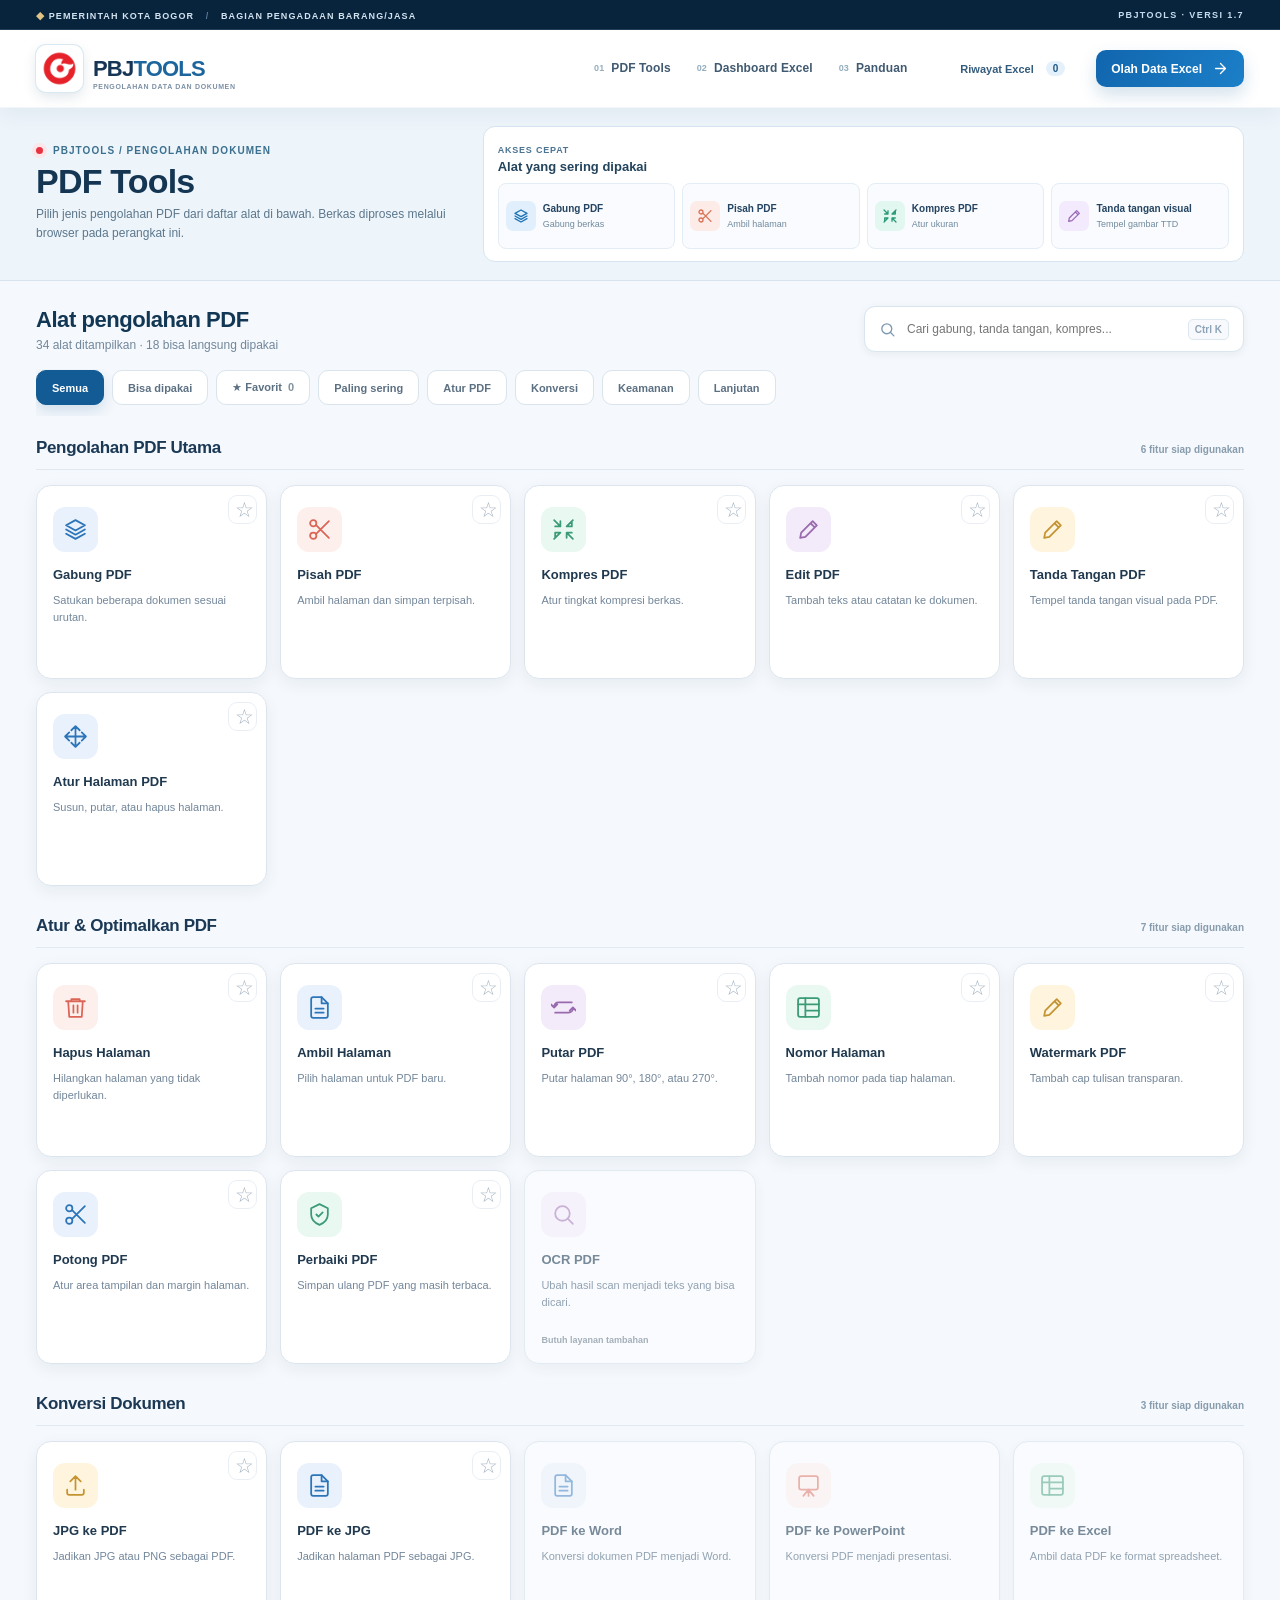
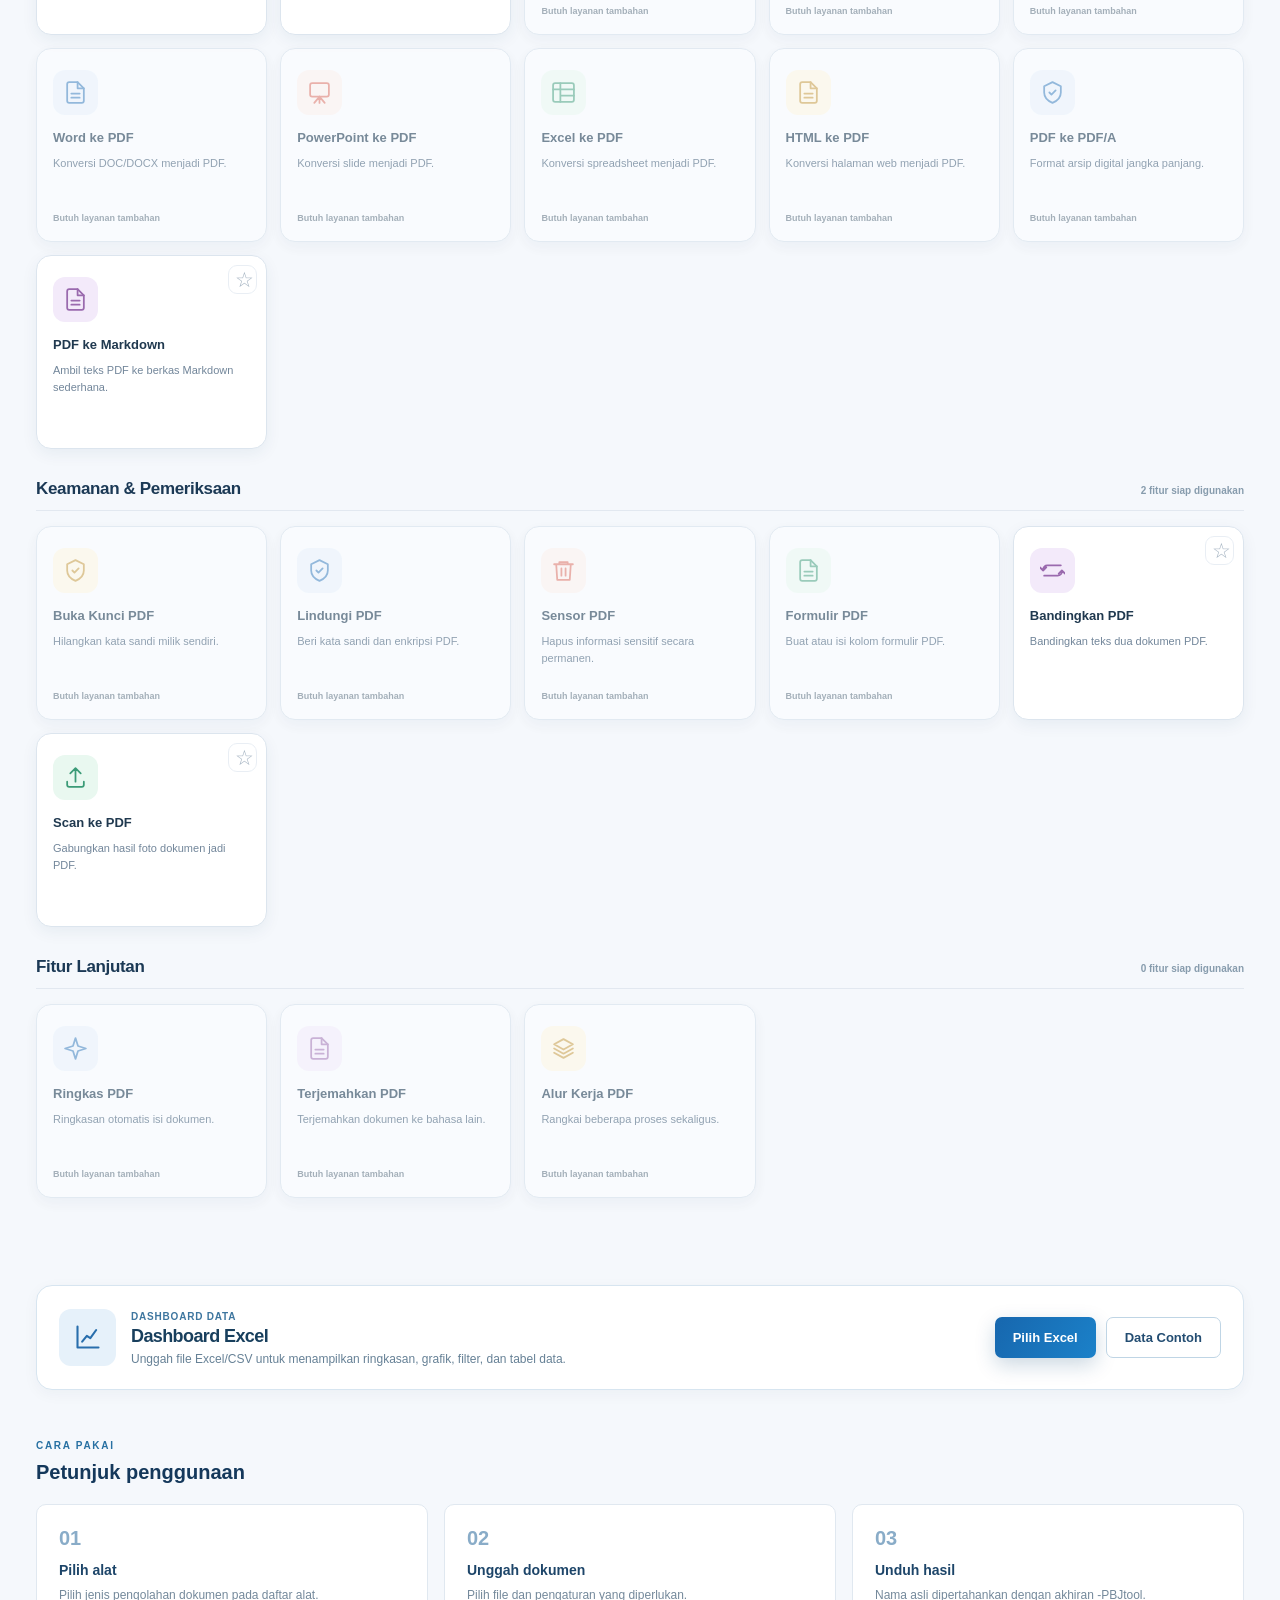
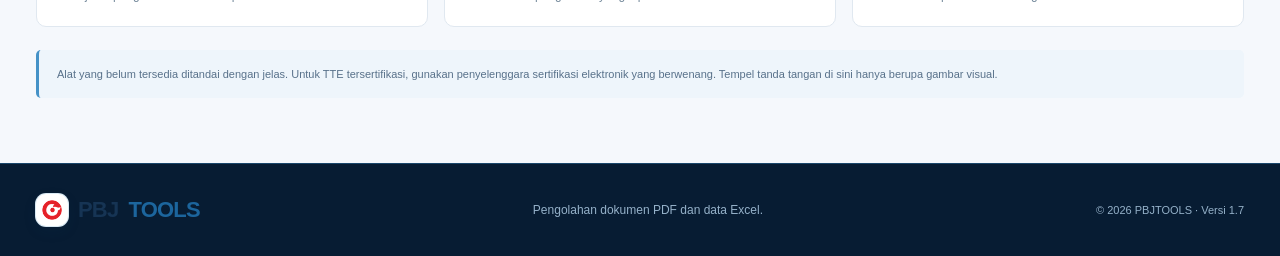
==== index.html @ d46a08ad "Add files via upload" ====
<!doctype html>
<html lang="id">
<head>
  <meta charset="utf-8"><meta name="viewport" content="width=device-width,initial-scale=1">
  <meta name="theme-color" content="#071c36"><meta name="description" content="PBJTOOLS: gabung, pisah, kompres, edit PDF, tempel tanda tangan visual, dan ubah Excel menjadi dashboard. File diproses di perangkat.">
  <title>PBJTOOLS — Pengolahan PDF dan Data Excel</title>
  <link rel="icon" href="assets/favicon.ico" sizes="any"><link rel="apple-touch-icon" href="assets/pbj-logo.png">
  <link rel="stylesheet" href="styles.css"><link rel="stylesheet" href="pdf-studio.css"><link rel="stylesheet" href="orbita-theme.css"><link rel="stylesheet" href="pdf-directory.css"><link rel="stylesheet" href="pbjtools-modern.css"><link rel="stylesheet" href="pbjtools-internal.css">
</head>
<body>
<svg class="svg-sprite" xmlns="http://www.w3.org/2000/svg" aria-hidden="true"><defs>
  <symbol id="i-grid" viewBox="0 0 24 24"><rect x="3" y="3" width="7" height="7" rx="1.7"/><rect x="14" y="3" width="7" height="7" rx="1.7"/><rect x="3" y="14" width="7" height="7" rx="1.7"/><rect x="14" y="14" width="7" height="7" rx="1.7"/></symbol>
  <symbol id="i-arrow" viewBox="0 0 24 24"><path d="M5 12h14m-7-7 7 7-7 7"/></symbol>
  <symbol id="i-upload" viewBox="0 0 24 24"><path d="M12 16V3m-5 5 5-5 5 5M4 16v3a2 2 0 0 0 2 2h12a2 2 0 0 0 2-2v-3"/></symbol>
  <symbol id="i-spark" viewBox="0 0 24 24"><path d="m12 2 2.4 7.6L22 12l-7.6 2.4L12 22l-2.4-7.6L2 12l7.6-2.4L12 2z"/></symbol>
  <symbol id="i-chart" viewBox="0 0 24 24"><path d="M3 3v18h18M7 16l4-5 3 2 5-7"/></symbol>
  <symbol id="i-shield" viewBox="0 0 24 24"><path d="m12 2 8 4v6c0 5-3.3 8-8 10-4.7-2-8-5-8-10V6l8-4z"/><path d="m9 12 2 2 4-4"/></symbol>
  <symbol id="i-file" viewBox="0 0 24 24"><path d="M14 2H6a2 2 0 0 0-2 2v16a2 2 0 0 0 2 2h12a2 2 0 0 0 2-2V8z"/><path d="M14 2v6h6M8 13h8m-8 4h8"/></symbol>
  <symbol id="i-check" viewBox="0 0 24 24"><path d="m5 12 5 5L20 7"/></symbol>
  <symbol id="i-clock" viewBox="0 0 24 24"><circle cx="12" cy="12" r="9"/><path d="M12 7v5l3 2"/></symbol>
  <symbol id="i-filter" viewBox="0 0 24 24"><path d="M4 5h16M7 12h10m-7 7h4"/></symbol>
  <symbol id="i-download" viewBox="0 0 24 24"><path d="M12 3v12m-5-5 5 5 5-5M4 17v3h16v-3"/></symbol>
  <symbol id="i-repeat" viewBox="0 0 24 24"><path d="M20 7H7a4 4 0 0 0-4 4v1m0 0 3-3m-3 3-3-3M4 17h13a4 4 0 0 0 4-4v-1m0 0-3 3m3-3 3 3"/></symbol>
  <symbol id="i-search" viewBox="0 0 24 24"><circle cx="11" cy="11" r="7"/><path d="m16 16 5 5"/></symbol>
  <symbol id="i-close" viewBox="0 0 24 24"><path d="M5 5 19 19M19 5 5 19"/></symbol>
  <symbol id="i-star" viewBox="0 0 24 24"><path d="m12 2 3 6.4 7 1-5 4.9 1.2 7L12 18l-6.2 3.3 1.2-7-5-4.9 7-1L12 2z"/></symbol>
  <symbol id="i-presentation" viewBox="0 0 24 24"><rect x="3" y="3" width="18" height="13" rx="2"/><path d="M12 16v6m-5 0 5-6 5 6"/></symbol>
  <symbol id="i-chevron" viewBox="0 0 24 24"><path d="m7 10 5 5 5-5"/></symbol>
  <symbol id="i-circle" viewBox="0 0 24 24"><circle cx="12" cy="12" r="9"/><path d="M12 7v5m0 4h.01"/></symbol>
  <symbol id="i-calendar" viewBox="0 0 24 24"><rect x="3" y="5" width="18" height="16" rx="2"/><path d="M7 2v6m10-6v6M3 11h18"/></symbol>
  <symbol id="i-table" viewBox="0 0 24 24"><rect x="2" y="3" width="20" height="18" rx="2"/><path d="M2 9h20M9 3v18m0-6h13"/></symbol>
  <symbol id="i-menu" viewBox="0 0 24 24"><path d="M4 6h16M4 12h16M4 18h16"/></symbol>
  <symbol id="i-pdf" viewBox="0 0 24 24"><path d="M6 2h9l5 5v13a2 2 0 0 1-2 2H6a2 2 0 0 1-2-2V4a2 2 0 0 1 2-2z"/><path d="M15 2v5h5M8 13h8M8 17h8"/></symbol>
  <symbol id="i-pen" viewBox="0 0 24 24"><path d="m4 20 5-1 11-11-4-4L5 15l-1 5zM14 6l4 4"/></symbol>
  <symbol id="i-layers" viewBox="0 0 24 24"><path d="m12 3 9 5-9 5-9-5 9-5zm-9 9 9 5 9-5M3 16l9 5 9-5"/></symbol>
  <symbol id="i-compress" viewBox="0 0 24 24"><path d="M4 9h5V4M20 15h-5v5M9 9 3 3m12 12 6 6M9 15H4v5m5-5-6 6M15 9h5V4m-5 5 6-6"/></symbol>
  <symbol id="i-scissors" viewBox="0 0 24 24"><circle cx="6" cy="6" r="3"/><circle cx="6" cy="18" r="3"/><path d="m9 8 12 12M9 16 21 4"/></symbol>
  <symbol id="i-move" viewBox="0 0 24 24"><path d="M12 2v20M2 12h20M8 6l4-4 4 4M8 18l4 4 4-4M6 8l-4 4 4 4m12-8 4 4-4 4"/></symbol>
  <symbol id="i-trash" viewBox="0 0 24 24"><path d="M3 6h18M8 6V4h8v2m3 0-1 15H6L5 6m5 4v7m4-7v7"/></symbol>
</defs></svg>
<div id="site">
<header class="top-nav" id="topNav">
  <div class="gov-strip"><div class="container gov-strip-inner"><span><span class="gov-sigil">◆</span> PEMERINTAH KOTA BOGOR <span class="gov-strip-divider">/</span> BAGIAN PENGADAAN BARANG/JASA</span><span class="gov-strip-right">PBJTOOLS · VERSI 1.7</span></div></div>
  <div class="nav-wrap container"><a class="brand" href="#beranda" id="brandHome"><span class="brand-logo brand-logo-image"><img src="assets/pbj-logo.png" alt="Logo PBJ"></span><span class="brand-title">PBJ<span class="brand-accent">TOOLS</span><span class="brand-subtitle">PENGOLAHAN DATA DAN DOKUMEN</span></span></a>
    <nav class="nav-links"><a href="#beranda" data-nav-pdf><b>01</b> PDF Tools</a><a href="#data-excel"><b>02</b> Dashboard Excel</a><a href="#panduan"><b>03</b> Panduan</a></nav>
    <div class="nav-cta"><button type="button" class="btn btn-ghost nav-history" id="viewHistory">Riwayat Excel <span class="history-count" id="historyCount">0</span></button><button type="button" class="btn btn-primary btn-sm" data-action="upload">Olah Data Excel <svg><use href="#i-arrow"></use></svg></button></div>
    <button class="mobile-menu icon-button" id="menuToggle" aria-label="Buka menu"><svg><use href="#i-menu"></use></svg></button>
  </div>
</header>
<main id="landing" class="pdf-first-home">
  <section class="tools-hero tools-hero-internal" id="beranda">
    <div class="tools-hero-inner container">
      <div class="hero-intro">
        <div class="tools-hero-eyebrow"><span class="hero-bullet"></span> PBJTOOLS / PENGOLAHAN DOKUMEN</div>
        <h1>PDF Tools</h1>
        <p>Pilih jenis pengolahan PDF dari daftar alat di bawah. Berkas diproses melalui browser pada perangkat ini.</p>
      </div>
      <div class="hero-launcher" aria-label="Akses cepat PDF Tools">
        <div class="launcher-head"><div><span class="launcher-eyebrow">AKSES CEPAT</span><h2>Alat yang sering dipakai</h2></div></div>
        <div class="launcher-grid">
          <button type="button" data-pdf-tool="merge" class="launcher-tool"><span class="launch-icon launch-blue"><svg><use href="#i-layers"></use></svg></span><span><strong>Gabung PDF</strong><small>Gabung berkas</small></span></button>
          <button type="button" data-pdf-tool="split" class="launcher-tool"><span class="launch-icon launch-coral"><svg><use href="#i-scissors"></use></svg></span><span><strong>Pisah PDF</strong><small>Ambil halaman</small></span></button>
          <button type="button" data-pdf-tool="compress" class="launcher-tool"><span class="launch-icon launch-green"><svg><use href="#i-compress"></use></svg></span><span><strong>Kompres PDF</strong><small>Atur ukuran</small></span></button>
          <button type="button" data-pdf-tool="sign" class="launcher-tool"><span class="launch-icon launch-purple"><svg><use href="#i-pen"></use></svg></span><span><strong>Tanda tangan visual</strong><small>Tempel gambar TTD</small></span></button>
        </div>
      </div>
    </div>
  </section>
  <section class="tools-directory container" id="pdf-tools"><div class="tools-toolbar"><div class="tools-toolbar-title"><strong>Alat pengolahan PDF</strong><span id="toolVisibilityStatus">Daftar alat pengolahan PDF</span></div><label class="tools-search"><svg><use href="#i-search"></use></svg><input id="toolSearch" type="search" placeholder="Cari gabung, tanda tangan, kompres..." autocomplete="off" aria-label="Cari alat PDF"><kbd class="shortcut-hint">Ctrl K</kbd></label></div>
    <div class="tool-filters" role="group" aria-label="Filter layanan"><button class="active" data-tool-filter="all">Semua</button><button data-tool-filter="ready">Bisa dipakai</button><button data-tool-filter="fav" id="favoriteFilter">★ Favorit <span id="favoriteCount">0</span></button><button data-tool-filter="0">Paling sering</button><button data-tool-filter="1">Atur PDF</button><button data-tool-filter="2">Konversi</button><button data-tool-filter="3">Keamanan</button><button data-tool-filter="4">Lanjutan</button></div>
    <div class="recent-tools" id="recentTools" hidden><div class="recent-label"><svg><use href="#i-clock"></use></svg><span>Terakhir dibuka</span></div><div class="recent-buttons" id="recentToolList"></div><button class="recent-reset" id="clearRecent" type="button">Hapus riwayat</button></div>
    <div id="toolSections"><section class="tool-section" data-group="0" id="tool-group-0"><div class="tool-section-heading"><h2>Pengolahan PDF Utama</h2><span>6 fitur siap digunakan</span></div><div class="tool-grid"><div class="tool-tile"><button type="button" class="tool-card " data-pdf-tool="merge" aria-label="Gabung PDF"><span class="tool-icon blue"><svg><use href="#i-layers"></use></svg></span><strong>Gabung PDF</strong><span class="tool-desc">Satukan beberapa dokumen sesuai urutan.</span></button><button type="button" class="tool-pin" data-pin-tool="merge" title="Simpan Gabung PDF sebagai favorit" aria-label="Simpan Gabung PDF sebagai favorit" aria-pressed="false">☆</button></div>
<div class="tool-tile"><button type="button" class="tool-card " data-pdf-tool="split" aria-label="Pisah PDF"><span class="tool-icon red"><svg><use href="#i-scissors"></use></svg></span><strong>Pisah PDF</strong><span class="tool-desc">Ambil halaman dan simpan terpisah.</span></button><button type="button" class="tool-pin" data-pin-tool="split" title="Simpan Pisah PDF sebagai favorit" aria-label="Simpan Pisah PDF sebagai favorit" aria-pressed="false">☆</button></div>
<div class="tool-tile"><button type="button" class="tool-card " data-pdf-tool="compress" aria-label="Kompres PDF"><span class="tool-icon green"><svg><use href="#i-compress"></use></svg></span><strong>Kompres PDF</strong><span class="tool-desc">Atur tingkat kompresi berkas.</span></button><button type="button" class="tool-pin" data-pin-tool="compress" title="Simpan Kompres PDF sebagai favorit" aria-label="Simpan Kompres PDF sebagai favorit" aria-pressed="false">☆</button></div>
<div class="tool-tile"><button type="button" class="tool-card " data-pdf-tool="edit" aria-label="Edit PDF"><span class="tool-icon purple"><svg><use href="#i-pen"></use></svg></span><strong>Edit PDF</strong><span class="tool-desc">Tambah teks atau catatan ke dokumen.</span></button><button type="button" class="tool-pin" data-pin-tool="edit" title="Simpan Edit PDF sebagai favorit" aria-label="Simpan Edit PDF sebagai favorit" aria-pressed="false">☆</button></div>
<div class="tool-tile"><button type="button" class="tool-card " data-pdf-tool="sign" aria-label="Tanda Tangan PDF"><span class="tool-icon amber"><svg><use href="#i-pen"></use></svg></span><strong>Tanda Tangan PDF</strong><span class="tool-desc">Tempel tanda tangan visual pada PDF.</span></button><button type="button" class="tool-pin" data-pin-tool="sign" title="Simpan Tanda Tangan PDF sebagai favorit" aria-label="Simpan Tanda Tangan PDF sebagai favorit" aria-pressed="false">☆</button></div>
<div class="tool-tile"><button type="button" class="tool-card " data-pdf-tool="organize" aria-label="Atur Halaman PDF"><span class="tool-icon blue"><svg><use href="#i-move"></use></svg></span><strong>Atur Halaman PDF</strong><span class="tool-desc">Susun, putar, atau hapus halaman.</span></button><button type="button" class="tool-pin" data-pin-tool="organize" title="Simpan Atur Halaman PDF sebagai favorit" aria-label="Simpan Atur Halaman PDF sebagai favorit" aria-pressed="false">☆</button></div></div></section>
<section class="tool-section" data-group="1" id="tool-group-1"><div class="tool-section-heading"><h2>Atur & Optimalkan PDF</h2><span>7 fitur siap digunakan</span></div><div class="tool-grid"><div class="tool-tile"><button type="button" class="tool-card " data-pdf-tool="remove" aria-label="Hapus Halaman"><span class="tool-icon red"><svg><use href="#i-trash"></use></svg></span><strong>Hapus Halaman</strong><span class="tool-desc">Hilangkan halaman yang tidak diperlukan.</span></button><button type="button" class="tool-pin" data-pin-tool="remove" title="Simpan Hapus Halaman sebagai favorit" aria-label="Simpan Hapus Halaman sebagai favorit" aria-pressed="false">☆</button></div>
<div class="tool-tile"><button type="button" class="tool-card " data-pdf-tool="select" aria-label="Ambil Halaman"><span class="tool-icon blue"><svg><use href="#i-file"></use></svg></span><strong>Ambil Halaman</strong><span class="tool-desc">Pilih halaman untuk PDF baru.</span></button><button type="button" class="tool-pin" data-pin-tool="select" title="Simpan Ambil Halaman sebagai favorit" aria-label="Simpan Ambil Halaman sebagai favorit" aria-pressed="false">☆</button></div>
<div class="tool-tile"><button type="button" class="tool-card " data-pdf-tool="rotate" aria-label="Putar PDF"><span class="tool-icon purple"><svg><use href="#i-repeat"></use></svg></span><strong>Putar PDF</strong><span class="tool-desc">Putar halaman 90°, 180°, atau 270°.</span></button><button type="button" class="tool-pin" data-pin-tool="rotate" title="Simpan Putar PDF sebagai favorit" aria-label="Simpan Putar PDF sebagai favorit" aria-pressed="false">☆</button></div>
<div class="tool-tile"><button type="button" class="tool-card " data-pdf-tool="pagenum" aria-label="Nomor Halaman"><span class="tool-icon green"><svg><use href="#i-table"></use></svg></span><strong>Nomor Halaman</strong><span class="tool-desc">Tambah nomor pada tiap halaman.</span></button><button type="button" class="tool-pin" data-pin-tool="pagenum" title="Simpan Nomor Halaman sebagai favorit" aria-label="Simpan Nomor Halaman sebagai favorit" aria-pressed="false">☆</button></div>
<div class="tool-tile"><button type="button" class="tool-card " data-pdf-tool="watermark" aria-label="Watermark PDF"><span class="tool-icon amber"><svg><use href="#i-pen"></use></svg></span><strong>Watermark PDF</strong><span class="tool-desc">Tambah cap tulisan transparan.</span></button><button type="button" class="tool-pin" data-pin-tool="watermark" title="Simpan Watermark PDF sebagai favorit" aria-label="Simpan Watermark PDF sebagai favorit" aria-pressed="false">☆</button></div>
<div class="tool-tile"><button type="button" class="tool-card " data-pdf-tool="crop" aria-label="Potong PDF"><span class="tool-icon blue"><svg><use href="#i-scissors"></use></svg></span><strong>Potong PDF</strong><span class="tool-desc">Atur area tampilan dan margin halaman.</span></button><button type="button" class="tool-pin" data-pin-tool="crop" title="Simpan Potong PDF sebagai favorit" aria-label="Simpan Potong PDF sebagai favorit" aria-pressed="false">☆</button></div>
<div class="tool-tile"><button type="button" class="tool-card " data-pdf-tool="repair" aria-label="Perbaiki PDF"><span class="tool-icon green"><svg><use href="#i-shield"></use></svg></span><strong>Perbaiki PDF</strong><span class="tool-desc">Simpan ulang PDF yang masih terbaca.</span></button><button type="button" class="tool-pin" data-pin-tool="repair" title="Simpan Perbaiki PDF sebagai favorit" aria-label="Simpan Perbaiki PDF sebagai favorit" aria-pressed="false">☆</button></div>
<div class="tool-tile"><button type="button" class="tool-card upcoming" data-upcoming="ocr" aria-label="OCR PDF — memerlukan pengembangan lanjutan"><span class="tool-icon purple"><svg><use href="#i-search"></use></svg></span><strong>OCR PDF</strong><span class="tool-desc">Ubah hasil scan menjadi teks yang bisa dicari.</span><span class="tool-soon">Butuh layanan tambahan</span></button></div></div></section>
<section class="tool-section" data-group="2" id="tool-group-2"><div class="tool-section-heading"><h2>Konversi Dokumen</h2><span>3 fitur siap digunakan</span></div><div class="tool-grid"><div class="tool-tile"><button type="button" class="tool-card " data-pdf-tool="images" aria-label="JPG ke PDF"><span class="tool-icon amber"><svg><use href="#i-upload"></use></svg></span><strong>JPG ke PDF</strong><span class="tool-desc">Jadikan JPG atau PNG sebagai PDF.</span></button><button type="button" class="tool-pin" data-pin-tool="images" title="Simpan JPG ke PDF sebagai favorit" aria-label="Simpan JPG ke PDF sebagai favorit" aria-pressed="false">☆</button></div>
<div class="tool-tile"><button type="button" class="tool-card " data-pdf-tool="extract" aria-label="PDF ke JPG"><span class="tool-icon blue"><svg><use href="#i-file"></use></svg></span><strong>PDF ke JPG</strong><span class="tool-desc">Jadikan halaman PDF sebagai JPG.</span></button><button type="button" class="tool-pin" data-pin-tool="extract" title="Simpan PDF ke JPG sebagai favorit" aria-label="Simpan PDF ke JPG sebagai favorit" aria-pressed="false">☆</button></div>
<div class="tool-tile"><button type="button" class="tool-card upcoming" data-upcoming="pdfword" aria-label="PDF ke Word — memerlukan pengembangan lanjutan"><span class="tool-icon blue"><svg><use href="#i-file"></use></svg></span><strong>PDF ke Word</strong><span class="tool-desc">Konversi dokumen PDF menjadi Word.</span><span class="tool-soon">Butuh layanan tambahan</span></button></div>
<div class="tool-tile"><button type="button" class="tool-card upcoming" data-upcoming="pdfppt" aria-label="PDF ke PowerPoint — memerlukan pengembangan lanjutan"><span class="tool-icon red"><svg><use href="#i-presentation"></use></svg></span><strong>PDF ke PowerPoint</strong><span class="tool-desc">Konversi PDF menjadi presentasi.</span><span class="tool-soon">Butuh layanan tambahan</span></button></div>
<div class="tool-tile"><button type="button" class="tool-card upcoming" data-upcoming="pdfexcel" aria-label="PDF ke Excel — memerlukan pengembangan lanjutan"><span class="tool-icon green"><svg><use href="#i-table"></use></svg></span><strong>PDF ke Excel</strong><span class="tool-desc">Ambil data PDF ke format spreadsheet.</span><span class="tool-soon">Butuh layanan tambahan</span></button></div>
<div class="tool-tile"><button type="button" class="tool-card upcoming" data-upcoming="wordpdf" aria-label="Word ke PDF — memerlukan pengembangan lanjutan"><span class="tool-icon blue"><svg><use href="#i-file"></use></svg></span><strong>Word ke PDF</strong><span class="tool-desc">Konversi DOC/DOCX menjadi PDF.</span><span class="tool-soon">Butuh layanan tambahan</span></button></div>
<div class="tool-tile"><button type="button" class="tool-card upcoming" data-upcoming="pptpdf" aria-label="PowerPoint ke PDF — memerlukan pengembangan lanjutan"><span class="tool-icon red"><svg><use href="#i-presentation"></use></svg></span><strong>PowerPoint ke PDF</strong><span class="tool-desc">Konversi slide menjadi PDF.</span><span class="tool-soon">Butuh layanan tambahan</span></button></div>
<div class="tool-tile"><button type="button" class="tool-card upcoming" data-upcoming="excelpdf" aria-label="Excel ke PDF — memerlukan pengembangan lanjutan"><span class="tool-icon green"><svg><use href="#i-table"></use></svg></span><strong>Excel ke PDF</strong><span class="tool-desc">Konversi spreadsheet menjadi PDF.</span><span class="tool-soon">Butuh layanan tambahan</span></button></div>
<div class="tool-tile"><button type="button" class="tool-card upcoming" data-upcoming="htmlpdf" aria-label="HTML ke PDF — memerlukan pengembangan lanjutan"><span class="tool-icon amber"><svg><use href="#i-file"></use></svg></span><strong>HTML ke PDF</strong><span class="tool-desc">Konversi halaman web menjadi PDF.</span><span class="tool-soon">Butuh layanan tambahan</span></button></div>
<div class="tool-tile"><button type="button" class="tool-card upcoming" data-upcoming="pdfa" aria-label="PDF ke PDF/A — memerlukan pengembangan lanjutan"><span class="tool-icon blue"><svg><use href="#i-shield"></use></svg></span><strong>PDF ke PDF/A</strong><span class="tool-desc">Format arsip digital jangka panjang.</span><span class="tool-soon">Butuh layanan tambahan</span></button></div>
<div class="tool-tile"><button type="button" class="tool-card " data-pdf-tool="markdown" aria-label="PDF ke Markdown"><span class="tool-icon purple"><svg><use href="#i-file"></use></svg></span><strong>PDF ke Markdown</strong><span class="tool-desc">Ambil teks PDF ke berkas Markdown sederhana.</span></button><button type="button" class="tool-pin" data-pin-tool="markdown" title="Simpan PDF ke Markdown sebagai favorit" aria-label="Simpan PDF ke Markdown sebagai favorit" aria-pressed="false">☆</button></div></div></section>
<section class="tool-section" data-group="3" id="tool-group-3"><div class="tool-section-heading"><h2>Keamanan & Pemeriksaan</h2><span>2 fitur siap digunakan</span></div><div class="tool-grid"><div class="tool-tile"><button type="button" class="tool-card upcoming" data-upcoming="unlock" aria-label="Buka Kunci PDF — memerlukan pengembangan lanjutan"><span class="tool-icon amber"><svg><use href="#i-shield"></use></svg></span><strong>Buka Kunci PDF</strong><span class="tool-desc">Hilangkan kata sandi milik sendiri.</span><span class="tool-soon">Butuh layanan tambahan</span></button></div>
<div class="tool-tile"><button type="button" class="tool-card upcoming" data-upcoming="protect" aria-label="Lindungi PDF — memerlukan pengembangan lanjutan"><span class="tool-icon blue"><svg><use href="#i-shield"></use></svg></span><strong>Lindungi PDF</strong><span class="tool-desc">Beri kata sandi dan enkripsi PDF.</span><span class="tool-soon">Butuh layanan tambahan</span></button></div>
<div class="tool-tile"><button type="button" class="tool-card upcoming" data-upcoming="redact" aria-label="Sensor PDF — memerlukan pengembangan lanjutan"><span class="tool-icon red"><svg><use href="#i-trash"></use></svg></span><strong>Sensor PDF</strong><span class="tool-desc">Hapus informasi sensitif secara permanen.</span><span class="tool-soon">Butuh layanan tambahan</span></button></div>
<div class="tool-tile"><button type="button" class="tool-card upcoming" data-upcoming="forms" aria-label="Formulir PDF — memerlukan pengembangan lanjutan"><span class="tool-icon green"><svg><use href="#i-file"></use></svg></span><strong>Formulir PDF</strong><span class="tool-desc">Buat atau isi kolom formulir PDF.</span><span class="tool-soon">Butuh layanan tambahan</span></button></div>
<div class="tool-tile"><button type="button" class="tool-card " data-pdf-tool="compare" aria-label="Bandingkan PDF"><span class="tool-icon purple"><svg><use href="#i-repeat"></use></svg></span><strong>Bandingkan PDF</strong><span class="tool-desc">Bandingkan teks dua dokumen PDF.</span></button><button type="button" class="tool-pin" data-pin-tool="compare" title="Simpan Bandingkan PDF sebagai favorit" aria-label="Simpan Bandingkan PDF sebagai favorit" aria-pressed="false">☆</button></div>
<div class="tool-tile"><button type="button" class="tool-card " data-pdf-tool="scan" aria-label="Scan ke PDF"><span class="tool-icon green"><svg><use href="#i-upload"></use></svg></span><strong>Scan ke PDF</strong><span class="tool-desc">Gabungkan hasil foto dokumen jadi PDF.</span></button><button type="button" class="tool-pin" data-pin-tool="scan" title="Simpan Scan ke PDF sebagai favorit" aria-label="Simpan Scan ke PDF sebagai favorit" aria-pressed="false">☆</button></div></div></section>
<section class="tool-section" data-group="4" id="tool-group-4"><div class="tool-section-heading"><h2>Fitur Lanjutan</h2><span>0 fitur siap digunakan</span></div><div class="tool-grid"><div class="tool-tile"><button type="button" class="tool-card upcoming" data-upcoming="summarize" aria-label="Ringkas PDF — memerlukan pengembangan lanjutan"><span class="tool-icon blue"><svg><use href="#i-spark"></use></svg></span><strong>Ringkas PDF</strong><span class="tool-desc">Ringkasan otomatis isi dokumen.</span><span class="tool-soon">Butuh layanan tambahan</span></button></div>
<div class="tool-tile"><button type="button" class="tool-card upcoming" data-upcoming="translate" aria-label="Terjemahkan PDF — memerlukan pengembangan lanjutan"><span class="tool-icon purple"><svg><use href="#i-file"></use></svg></span><strong>Terjemahkan PDF</strong><span class="tool-desc">Terjemahkan dokumen ke bahasa lain.</span><span class="tool-soon">Butuh layanan tambahan</span></button></div>
<div class="tool-tile"><button type="button" class="tool-card upcoming" data-upcoming="workflow" aria-label="Alur Kerja PDF — memerlukan pengembangan lanjutan"><span class="tool-icon amber"><svg><use href="#i-layers"></use></svg></span><strong>Alur Kerja PDF</strong><span class="tool-desc">Rangkai beberapa proses sekaligus.</span><span class="tool-soon">Butuh layanan tambahan</span></button></div></div></section></div><div id="noToolsFound" class="tool-empty" hidden>Belum ada alat yang cocok. Coba kata kunci lain atau buka filter Semua.</div>
  </section>
  <section class="excel-lane container" id="data-excel"><div class="excel-lane-icon"><svg><use href="#i-chart"></use></svg></div><div><span class="excel-lane-kicker">DASHBOARD DATA</span><h2>Dashboard Excel</h2><p>Unggah file Excel/CSV untuk menampilkan ringkasan, grafik, filter, dan tabel data.</p></div><div class="excel-lane-actions"><button class="btn btn-primary" data-action="upload">Pilih Excel</button><button class="btn btn-outline-dark" id="tryDemo">Data Contoh</button></div></section>
  <section class="mini-guide container" id="panduan"><div class="guide-heading"><span>CARA PAKAI</span><h2>Petunjuk penggunaan</h2></div><div class="guide-cards"><div><b>01</b><strong>Pilih alat</strong><p>Pilih jenis pengolahan dokumen pada daftar alat.</p></div><div><b>02</b><strong>Unggah dokumen</strong><p>Pilih file dan pengaturan yang diperlukan.</p></div><div><b>03</b><strong>Unduh hasil</strong><p>Nama asli dipertahankan dengan akhiran -PBJtool.</p></div></div><div class="guide-disclaimer">Alat yang belum tersedia ditandai dengan jelas. Untuk TTE tersertifikasi, gunakan penyelenggara sertifikasi elektronik yang berwenang. Tempel tanda tangan di sini hanya berupa gambar visual.</div></section>
</main>
<section id="workspace" class="workspace" hidden>
  <div class="workspace-shell container-wide">
    <div class="workspace-heading"><div class="workspace-breadcrumb"><button id="backHome" class="back-link">← Beranda</button><span>/</span><span>Workspace</span></div><div class="workspace-head-actions"><button class="btn btn-outline-dark btn-sm" id="replaceFile"><svg><use href="#i-repeat"/></svg> Ganti data</button><button class="btn btn-outline-dark btn-sm" id="saveProject"><svg><use href="#i-check"/></svg> Simpan lokal</button><button class="btn btn-primary btn-sm" id="exportHTML"><svg><use href="#i-download"/></svg> Ekspor HTML</button></div></div>
    <div class="workspace-title-row"><div><span class="workspace-eyebrow"><span class="live-dot"></span> DASHBOARD INTERAKTIF</span><input id="dashboardTitle" class="dashboard-title-input" aria-label="Judul dashboard" maxlength="100" value="Dashboard Data"><p id="workSubtitle">Ringkasan dan visualisasi berdasarkan berkas terpilih.</p></div><div class="work-meta"><span id="dataFileName">File: —</span><span id="dataCount">0 baris</span><span class="status-ready">● Data ditampilkan</span></div></div>
    <div class="workspace-options"><div class="option-group"><label for="sheetPicker">Sheet</label><select id="sheetPicker"></select></div><div class="option-group"><label for="groupPicker">Kelompokkan menurut</label><select id="groupPicker"></select></div><div class="option-group"><label for="metricPicker">Nilai grafik</label><select id="metricPicker"></select></div><button class="btn btn-outline-dark btn-sm print-button" id="printPDF"><svg><use href="#i-presentation"/></svg> Cetak / PDF</button></div>
    <div id="dashboardArea"><div id="kpiGrid" class="kpi-grid"></div><div id="insightPanel" class="insight-panel"></div><div class="graphs-grid"><section class="dash-panel chart-main"><div class="dash-panel-heading"><div><span class="panel-kicker">PERBANDINGAN</span><h3 id="barTitle">Sebaran data</h3></div><span class="panel-subtle">TOP 8</span></div><div id="barChart" class="bar-chart"></div></section><section class="dash-panel"><div class="dash-panel-heading"><div><span class="panel-kicker">KOMPOSISI</span><h3 id="donutTitle">Distribusi kategori</h3></div></div><div id="donutChart" class="donut-holder"></div></section></div><section class="dash-panel data-panel"><div class="dash-panel-heading data-panel-heading"><div><span class="panel-kicker">DATA SUMBER</span><h3>Rincian data</h3><p id="tableSummary">—</p></div><div class="data-tools"><div class="search-field"><svg><use href="#i-search"/></svg><input id="tableSearch" placeholder="Cari dalam data..." autocomplete="off" aria-label="Cari dalam data"></div><select id="valueFilter" aria-label="Filter kategori"></select></div></div><div class="data-table-wrap"><table class="data-table"><thead id="tableHead"></thead><tbody id="tableBody"></tbody></table></div><div class="table-footer"><span id="pageInfo">—</span><div class="pager"><button id="prevPage" aria-label="Halaman sebelumnya">←</button><span id="pageNumber">1</span><button id="nextPage" aria-label="Halaman selanjutnya">→</button></div></div></section></div>
    <div class="workspace-notice"><svg><use href="#i-shield"/></svg><p><b>Data diproses pada perangkat ini.</b> Pengolahan berjalan di browser. Periksa kembali jenis kolom dan hasil perhitungan sebelum digunakan sebagai dokumen resmi. Data rahasia jangan dibagikan melalui HTML publik.</p></div>
  </div>
</section>
<section id="pdfStudio" class="pdf-studio" hidden>
  <div class="pdf-shell container-wide">
    <div class="pdf-breadcrumb"><button id="pdfBack" class="back-link">← Beranda</button><span>/</span><strong>PDF Tools</strong><span class="pdf-local-tag">Di browser</span></div>
    <div class="pdf-header"><div><span class="workspace-eyebrow"><span class="live-dot"></span> LAYANAN PDF</span><h1>Pengolahan PDF <em>PBJTOOLS</em></h1><p>Pilih alat, unggah berkas, atur opsi pengolahan, dan unduh hasil. Berkas diproses di browser.</p></div><div class="pdf-header-art"><svg><use href="#i-pdf"/></svg><span class="pdf-art-check">✓</span></div></div>
    <div class="pdf-tool-tabs" id="pdfToolTabs" aria-label="Alat pengolah PDF">
      <button class="pdf-tool-tab active" data-pdf-tool="merge"><svg><use href="#i-layers"/></svg> Gabung</button>
      <button class="pdf-tool-tab" data-pdf-tool="split"><svg><use href="#i-scissors"/></svg> Pisah</button>
      <button class="pdf-tool-tab" data-pdf-tool="compress"><svg><use href="#i-compress"/></svg> Kompres</button>
      <button class="pdf-tool-tab" data-pdf-tool="organize"><svg><use href="#i-move"/></svg> Atur halaman</button>
      <button class="pdf-tool-tab" data-pdf-tool="sign"><svg><use href="#i-pen"/></svg> Tanda tangan</button>
      <button class="pdf-tool-tab" data-pdf-tool="edit"><svg><use href="#i-file"/></svg> Tambah teks</button>
      <button class="pdf-tool-tab" data-pdf-tool="images"><svg><use href="#i-upload"/></svg> Gambar ke PDF</button>
      <button class="pdf-tool-tab" data-pdf-tool="extract"><svg><use href="#i-download"/></svg> PDF ke JPG</button>
      <button class="pdf-tool-tab" data-pdf-tool="remove">Hapus halaman</button>
      <button class="pdf-tool-tab" data-pdf-tool="select">Ambil halaman</button>
      <button class="pdf-tool-tab" data-pdf-tool="rotate">Putar PDF</button>
      <button class="pdf-tool-tab" data-pdf-tool="pagenum">Nomor halaman</button>
      <button class="pdf-tool-tab" data-pdf-tool="watermark">Watermark</button>
      <button class="pdf-tool-tab" data-pdf-tool="crop">Potong PDF</button>
      <button class="pdf-tool-tab" data-pdf-tool="repair">Perbaiki PDF</button>
      <button class="pdf-tool-tab" data-pdf-tool="markdown">PDF ke Markdown</button>
      <button class="pdf-tool-tab" data-pdf-tool="compare">Bandingkan PDF</button>
      <button class="pdf-tool-tab" data-pdf-tool="scan">Scan ke PDF</button>
    </div>
    <div class="pdf-flow-steps" id="pdfFlowSteps" aria-label="Tahap pengolahan PDF"><span class="current" data-phase="1"><b>1</b> Pilih berkas</span><i></i><span data-phase="2"><b>2</b> Atur hasil</span><i></i><span data-phase="3"><b>3</b> Unduh</span></div>
    <div class="pdf-work-grid">
      <div class="pdf-work-primary">
        <div class="pdf-work-card">
          <div class="pdf-panel-top"><div><span class="pdf-step">01 / BERKAS</span><h2 id="pdfToolTitle">Gabungkan PDF</h2><p id="pdfToolDescription">Gabungkan beberapa dokumen menjadi satu file.</p></div><span class="pdf-indicator">PRIVAT</span></div>
          <label class="pdf-drop" id="pdfDrop" for="pdfFileInput" tabindex="0" role="button"><span class="pdf-drop-icon"><svg><use href="#i-upload"/></svg></span><strong id="pdfDropHeading">Tarik file PDF atau klik di sini</strong><small id="pdfDropSub">PDF · Maksimum 35 MB per file</small><span class="pdf-drop-button">Pilih berkas</span></label>
          <input type="file" id="pdfFileInput" class="sr-only" accept=".pdf,application/pdf" multiple>
          <div class="pdf-file-list" id="pdfFileList" aria-live="polite"></div>
          <div id="pdfOptions" class="pdf-options"></div>
          <div id="pdfStatus" class="pdf-status" role="status" aria-live="polite">Pilih berkas untuk memulai.</div>
          <button class="btn btn-primary btn-lg pdf-run" id="pdfRun"><svg><use href="#i-download"/></svg> <span id="pdfRunText">Gabung dan unduh PDF</span></button>
        </div>
      </div>
      <aside class="pdf-work-side">
        <div class="pdf-preview-card"><div class="pdf-aside-title"><span class="pdf-step">02 / PRATINJAU</span><span id="pdfPageInfo">Belum ada PDF</span></div>
          <div id="pdfPreviewEmpty" class="pdf-preview-empty"><span class="pdf-ghost-pdf"><svg><use href="#i-file"/></svg></span><strong>Pratinjau dokumen</strong><p>Berkas PDF terpilih akan ditampilkan di sini.</p></div>
          <div id="pdfCanvasWrap" class="pdf-canvas-wrap" hidden><div id="pdfCanvasStage" class="pdf-canvas-stage"><canvas id="pdfPreviewCanvas"></canvas><div id="pdfStampOverlay" class="pdf-stamp-overlay" hidden></div></div></div>
          <div id="pdfPageNavigation" class="pdf-page-navigation" hidden><button id="pdfPrev" type="button">←</button><span id="pdfPageLabel">Halaman 1</span><button id="pdfNext" type="button">→</button></div>
        </div>
        <div class="pdf-privacy"><svg><use href="#i-shield"/></svg><div><strong>File diproses pada perangkat pengguna</strong><p>Tanpa upload ke server. Koneksi internet diperlukan untuk memuat pustaka PDF pada versi ini.</p></div></div>
        <div class="pdf-warning"><strong>Catatan tanda tangan</strong><p>Fitur ini menempelkan tampilan tanda tangan (gambar/hasil potong PDF), <b>bukan</b> TTE tersertifikasi BSrE/PSrE. Mengubah atau mengompres PDF yang sudah ditandatangani digital dapat membuat validasi tanda tangan sebelumnya gagal.</p></div>
      </aside>
    </div>
  </div>
</section>
<footer class="footer" id="footer"><div class="container footer-inner"><span class="brand footer-brand"><span class="brand-logo brand-logo-image"><img src="assets/pbj-logo.png" alt=""></span> PBJ<span class="brand-accent">TOOLS</span></span><p>Pengolahan dokumen PDF dan data Excel.</p><span>© 2026 PBJTOOLS · Versi 1.7</span></div></footer>
</div>
<div id="uploadModal" class="modal" hidden role="dialog" aria-modal="true" aria-labelledby="modalTitle"><div class="modal-backdrop" data-action="close-modal"></div><div class="modal-card"><button class="modal-close icon-button" id="closeModal" aria-label="Tutup"><svg><use href="#i-close"/></svg></button><div class="modal-mark"><svg><use href="#i-upload"/></svg></div><h2 id="modalTitle">Unggah berkas Excel</h2><p>File dibaca langsung di perangkat, tidak dikirim ke server.</p><div id="dropZone" class="drop-zone" tabindex="0" role="button" aria-label="Pilih file Excel atau CSV"><div class="drop-icon"><svg><use href="#i-file"/></svg></div><strong>Tarik file ke sini, atau klik untuk memilih</strong><span>.xlsx atau .csv · Maksimal 10 MB</span><button class="btn btn-outline-dark btn-sm" id="pickFile" type="button">Pilih file</button></div><input id="fileInput" class="sr-only" type="file" accept=".xlsx,.csv,application/vnd.openxmlformats-officedocument.spreadsheetml.sheet,text/csv"><div class="upload-foot"><svg><use href="#i-shield"/></svg> Pemrosesan lokal · Tidak membutuhkan akun</div><div id="uploadError" class="upload-error" hidden></div></div></div>
<div id="historyModal" class="modal" hidden role="dialog" aria-modal="true" aria-labelledby="historyTitle"><div class="modal-backdrop" data-action="close-history"></div><div class="modal-card history-modal"><button class="modal-close icon-button" id="closeHistory" aria-label="Tutup"><svg><use href="#i-close"/></svg></button><div class="modal-mark"><svg><use href="#i-clock"/></svg></div><h2 id="historyTitle">Dashboard tersimpan</h2><p>Disimpan di browser ini saja. Tidak tersinkron antarperangkat.</p><div id="historyList" class="history-list"></div></div></div>
<div id="toast" class="toast" role="status" aria-live="polite"></div>
<script src="vendor/jszip.min.js"></script><script src="app.js"></script><script src="pdf-studio.js"></script><script src="pdf-directory.js"></script><script src="pbjtools-modern.js"></script>
</body></html>
---- styles.css ----
:root{--ink:#10172b;--muted:#67728a;--border:#e6eaf1;--purple:#6559ec;--purple2:#8c7cf6;--blue:#456df1;--navy:#0b1123;--paper:#f7f9fc;--white:#fff;--shadow:0 18px 65px rgba(28,38,75,.08);font-family:Inter,ui-sans-serif,-apple-system,BlinkMacSystemFont,"Segoe UI",Arial,sans-serif;font-synthesis:none;text-rendering:optimizeLegibility}
*,*:before,*:after{box-sizing:border-box}html{scroll-behavior:smooth}body{margin:0;color:var(--ink);background:#fff;-webkit-font-smoothing:antialiased;overflow-x:hidden}button,input,select{font:inherit}button{cursor:pointer}a{text-decoration:none;color:inherit}svg{width:20px;height:20px;fill:none;stroke:currentColor;stroke-width:1.8;stroke-linecap:round;stroke-linejoin:round;flex-shrink:0}.svg-sprite{width:0;height:0;position:absolute;overflow:hidden}button:focus-visible,a:focus-visible,input:focus-visible,select:focus-visible,.drop-zone:focus-visible{outline:3px solid #afadff;outline-offset:3px}.container{width:min(1190px,calc(100% - 64px));margin:auto}.container-wide{width:min(1320px,calc(100% - 72px));margin:auto}[hidden]{display:none!important}.sr-only{position:absolute;width:1px;height:1px;opacity:0;pointer-events:none}.top-nav{position:sticky;z-index:30;top:0;background:rgba(10,16,34,.96);backdrop-filter:blur(18px);border-bottom:1px solid rgba(255,255,255,.075)}.nav-wrap{height:77px;display:flex;align-items:center;justify-content:space-between;gap:26px}.brand{display:inline-flex;align-items:center;gap:10px;font-size:22px;font-weight:850;letter-spacing:-.9px;white-space:nowrap;color:#fff}.brand-logo{width:34px;height:34px;display:grid;place-items:center;background:linear-gradient(135deg,#766aff,#4a43df);color:#fff;border-radius:10px;box-shadow:0 6px 20px #6d62ff33}.brand-logo svg{width:19px;height:19px;stroke-width:2.5}.brand-accent{color:#a7a1ff;margin-left:-10px}.brand-dot{font-size:25px;color:#a7a1ff;margin-left:-9px}.brand-betatag{font-size:9px;letter-spacing:1px;border:1px solid #505578;color:#a6a9c8;padding:5px 6px;border-radius:5px;margin-left:0}.nav-links{display:flex;gap:34px;margin-left:auto}.nav-links a{color:#aeb4ca;font-size:13px;font-weight:600;transition:color .2s}.nav-links a:hover{color:#fff}.nav-cta{display:flex;align-items:center;gap:13px}.nav-history{color:#bdc3d6!important}.history-count{background:#3a4160;padding:2px 7px;border-radius:30px;margin-left:2px;font-size:10px}.btn{border:0;display:inline-flex;align-items:center;justify-content:center;gap:10px;border-radius:10px;padding:12px 18px;font-weight:750;font-size:13px;transition:transform .2s,background .2s,box-shadow .2s;white-space:nowrap}.btn:hover{transform:translateY(-2px)}.btn svg{width:17px;height:17px}.btn-primary{background:#6c60f5;color:white;box-shadow:0 12px 30px #5144e43b}.btn-primary:hover{background:#7b70fa;box-shadow:0 13px 32px #5144e455}.btn-outline{background:#ffffff10;border:1px solid #848ba64d;color:#eef0fa}.btn-outline:hover{background:#ffffff1b}.btn-ghost{background:transparent;color:#fff;box-shadow:none}.btn-sm{padding:10px 15px;font-size:12px}.btn-lg{padding:16px 22px;border-radius:12px;font-size:14px}.btn-light{background:white;color:#3a2dba}.btn-outline-dark{border:1px solid #dfe4ef;background:#fff;color:#39445a;box-shadow:none}.btn-outline-dark:hover{background:#f8f9ff}.mobile-menu{display:none}.icon-button{border:0;background:transparent;color:inherit;width:36px;height:36px;display:grid;place-items:center}
.hero{position:relative;width:100%;max-width:none;padding:104px max(32px,calc((100% - 1190px)/2)) 100px;display:grid;grid-template-columns:1.04fr 1fr;align-items:center;gap:50px;min-height:630px;overflow:hidden;background:radial-gradient(ellipse at 85% 17%,#302b6263,transparent 45%),linear-gradient(135deg,#0c1225,#121933 70%,#151a39);color:white}.hero-glow{position:absolute;pointer-events:none;border-radius:50%;filter:blur(55px);opacity:.25}.glow-one{height:390px;width:390px;background:#6253d8;right:5%;top:10%}.glow-two{height:220px;width:280px;background:#1b9ab6;left:-8%;bottom:-30%}.hero-copy{position:relative;z-index:1}.eyebrow{display:inline-flex;align-items:center;gap:10px;padding:9px 13px;border:1px solid #7777ba53;border-radius:20px;background:#7b79ff15;color:#c2bcff;font-size:11px;font-weight:700;letter-spacing:.15px}.live-dot{display:inline-block;width:7px;height:7px;background:#a995ff;border-radius:50%;box-shadow:0 0 0 4px #978cfc25}.hero h1{font-size:clamp(48px,4.6vw,70px);line-height:1.105;letter-spacing:-3.7px;margin:25px 0 20px;font-weight:850}.gradient-text{background:linear-gradient(95deg,#b3aaff 0%,#7fe7f1 95%);color:transparent;background-clip:text}.hero-sub{max-width:505px;line-height:1.85;font-size:16px;color:#abb3ce;margin:0}.hero-actions{display:flex;flex-wrap:wrap;gap:13px;margin-top:30px}.hero-notes{display:flex;flex-wrap:wrap;gap:22px;margin-top:28px;color:#959fbe;font-size:11px;font-weight:600}.hero-notes span{display:inline-flex;align-items:center;gap:6px}.hero-notes svg{width:13px;height:13px;color:#85dcb3}.hero-visual{position:relative;min-height:398px;display:flex;align-items:center;justify-content:center;isolation:isolate}.visual-orbit{border:1px solid #8580d51e;position:absolute;border-radius:50%;z-index:-1}.orbit-a{width:510px;height:510px}.orbit-b{width:670px;height:670px}.dashboard-mock{width:min(100%,530px);background:#fbfcff;color:#17203a;border-radius:19px;box-shadow:0 30px 100px #0306137b;transform:rotate(-1.6deg);overflow:hidden;animation:float 7s ease-in-out infinite}.mock-top{display:flex;align-items:center;justify-content:space-between;background:#fff;padding:13px 20px;border-bottom:1px solid #eaedf5}.mock-badge{font-size:10px;font-weight:800;color:#606785}.mock-dot{display:inline-block;width:7px;height:7px;border-radius:50%;background:#6a60f0;margin-right:6px}.mock-more{letter-spacing:3px;color:#a0a6b9}.mock-body{padding:24px 24px 26px}.mock-overline{color:#8e97a9;font-size:9px;font-weight:850;letter-spacing:1.8px}.mock-heading{font-size:18px;font-weight:850;letter-spacing:-.6px;margin-top:8px;display:flex;justify-content:space-between;align-items:center;gap:5px}.mock-chip{display:flex;align-items:center;gap:5px;color:#69738b;background:#f0f2f8;border-radius:7px;padding:7px;font-size:10px;font-weight:700;letter-spacing:0}.mock-chip svg{width:11px;height:11px}.mock-kpis{display:grid;grid-template-columns:repeat(3,1fr);gap:10px;margin-top:22px}.mock-kpis>div{border:1px solid #edf0f6;background:#fff;border-radius:10px;padding:13px 12px;display:flex;flex-direction:column;gap:6px}.mock-kpis small{font-size:9px;color:#828a9e}.mock-kpis strong{font-size:23px;letter-spacing:-.5px}.mock-kpis span{font-size:8px;color:#9097aa}.mock-kpis .mock-up{color:#1dbb91;font-weight:800}.mock-graph{border-radius:12px;border:1px solid #edf0f6;margin-top:11px;background:#fff;padding:16px}.mock-chart-title{font-size:11px;font-weight:800;display:flex;justify-content:space-between}.mock-chart-title span{color:#5f5bea;font-size:9px}.mock-bars{margin-top:15px;display:grid;gap:12px}.mock-bars>div{display:flex;align-items:center;gap:12px;font-size:9px;color:#8992a7}.mock-bars>div>span{width:38px}.mock-bars i{flex:1;display:block;height:9px;border-radius:4px;background:linear-gradient(90deg,#615cf2 var(--bar),#eff1f9 var(--bar));animation:grow 1s ease-out backwards}.mock-bars b{color:#717d94}.floating-pill{position:absolute;z-index:1;display:flex;align-items:center;gap:9px;color:#25304b;font-size:11px;font-weight:800;padding:12px 15px;border-radius:13px;background:white;box-shadow:0 12px 35px #0004;white-space:nowrap}.pill-left{top:10px;left:-60px;transform:rotate(-7deg)}.pill-right{bottom:4px;right:-35px;transform:rotate(5deg)}.pill-icon{width:25px;height:25px;border-radius:7px;display:grid;place-items:center}.pill-icon svg{width:14px;height:14px}.pill-icon.purple{background:#efe9ff;color:#6a52df}.pill-icon.green{background:#e7fbf1;color:#1dba7e}@keyframes float{0%,100%{transform:translateY(0) rotate(-1.6deg)}50%{transform:translateY(-12px) rotate(-1.2deg)}}@keyframes grow{from{background:linear-gradient(90deg,#615cf2 0,#eff1f9 0)}}
.trust-strip{padding:31px 0;border-bottom:1px solid #edf0f5;display:flex;align-items:center;justify-content:space-between;gap:30px}.trust-label{color:#7b8499;font-size:12px;font-weight:750}.trust-items{display:flex;align-items:center;justify-content:flex-end;gap:25px;flex-wrap:wrap;color:#67718a;font-size:11px;font-weight:750}.trust-items span{display:flex;align-items:center;gap:8px}.trust-items svg{width:17px;height:17px;color:#7779a9}.section{padding:104px 0}.section-soft{background:#f7f9fd}.section-head{text-align:center;margin-bottom:48px}.section-kicker{font-size:11px;letter-spacing:2px;font-weight:850;color:#7164ea}.section-head h2,.feature-heading h2{letter-spacing:-1.8px;font-size:clamp(31px,3.5vw,46px);line-height:1.2;margin:13px 0 13px}.section-head h2 span,.feature-heading h2 span{color:#6c5fe4}.section-head p,.feature-heading p{color:#758198;font-size:15px;line-height:1.7;margin:0}.steps-grid{display:grid;grid-template-columns:repeat(3,1fr);gap:20px}.step-card{position:relative;background:white;border:1px solid #e8ecf4;border-radius:17px;padding:29px;box-shadow:0 7px 22px #27345c05}.step-num{position:absolute;top:24px;right:25px;font-size:22px;color:#dce0ee;font-weight:800}.step-illustration{width:71px;height:71px;border-radius:19px;display:grid;place-items:center;margin-bottom:23px}.step-illustration svg{width:31px;height:31px}.step-ill-a{background:#ebeaff;color:#7268ed}.step-ill-b{background:#e5f6fa;color:#259fb1}.step-ill-c{background:#edfbf3;color:#30aa75}.step-card h3{font-size:18px;letter-spacing:-.5px;margin:0 0 10px}.step-card p{line-height:1.8;font-size:13px;color:#7b859a;margin:0}.template-grid{display:grid;grid-template-columns:repeat(3,1fr);gap:20px}.template-card{text-align:left;border:1px solid #e8ecf3;background:white;border-radius:17px;padding:10px;transition:transform .25s,box-shadow .25s}.template-card:hover{transform:translateY(-6px);box-shadow:var(--shadow)}.template-preview{height:196px;position:relative;border-radius:12px;padding:18px 20px;overflow:hidden}.preview-cert{background:linear-gradient(135deg,#e9e7ff,#d7e1ff)}.preview-fin{background:linear-gradient(135deg,#e1f5f4,#d7f1e2)}.preview-emp{background:linear-gradient(135deg,#fbecdf,#f4e3f3)}.preview-pill{border-radius:6px;padding:6px 9px;background:#ffffffa8;font-size:9px;font-weight:800;color:#5c6480}.preview-big{font-size:50px;font-weight:850;letter-spacing:-2px;margin:18px 0 13px;color:#34316e}.preview-big small{font-size:18px;color:#7775a1;letter-spacing:-.2px}.mini-progress{height:8px;background:#c3c3e7;border-radius:12px;overflow:hidden}.mini-progress span{display:block;height:100%;background:#7868ec;border-radius:12px}.preview-foot{margin-top:14px;font-size:10px;font-weight:700;display:flex;justify-content:space-between;color:#77739b}.preview-fin .preview-big{color:#236c68;margin:18px 0 0}.preview-fin .preview-big small{color:#6b9591}.pre-mini-bars{position:absolute;bottom:0;right:17px;width:55%;height:82px;display:flex;gap:7px;align-items:flex-end}.pre-mini-bars i{height:50%;flex:1;border-radius:7px 7px 0 0;background:#59bbaa70}.preview-people{display:flex;margin-top:22px}.preview-people span{width:33px;height:33px;border-radius:50%;border:3px solid #f8eaf0;margin-right:-7px;display:grid;place-items:center;background:#d6a9bc;color:white;font-size:9px;font-weight:800}.preview-people span:nth-child(2){background:#a995bd}.preview-people span:nth-child(3){background:#b5ba92}.preview-people span:nth-child(4){background:#fff;color:#a1879e}.preview-emp .preview-big{font-size:38px;color:#774965;margin:16px 0 0}.preview-emp .preview-big small{font-size:14px}.preview-emp .preview-foot{margin-top:10px;color:#9c7b8d}.template-content{display:flex;align-items:center;gap:11px;padding:16px 10px 11px}.template-emoji{height:35px;width:35px;display:grid;place-items:center;border-radius:11px;background:#f3f2fe;color:#6c5de6;font-size:21px}.template-content h3{font-size:13px;letter-spacing:-.2px;margin:0 0 5px}.template-content p{font-size:11px;color:#8b93a7;margin:0}.template-content>svg{margin-left:auto;width:16px;height:16px;color:#7984a0}.feature-layout{display:grid;grid-template-columns:.85fr 1.15fr;align-items:center;gap:95px}.feature-heading h2{margin-top:17px}.feature-heading p{max-width:340px;margin-bottom:26px}.feature-grid{display:grid;grid-template-columns:repeat(2,1fr);gap:16px}.feature-grid article{background:white;padding:24px;border:1px solid #e9edf5;border-radius:16px;min-height:190px}.feature-icon{width:40px;height:40px;border-radius:11px;display:grid;place-items:center}.feature-icon.blue{background:#e6efff;color:#5e82e5}.feature-icon.amber{background:#fff4df;color:#e0a53d}.feature-icon.violet{background:#f0eaff;color:#9269e2}.feature-icon.mint{background:#e2f7ef;color:#3cbd8b}.feature-grid h3{font-size:14px;margin:17px 0 7px}.feature-grid p{font-size:12px;color:#7d879b;line-height:1.75;margin:0}.pricing-section{padding-bottom:60px}.price-card{max-width:790px;display:flex;align-items:center;justify-content:space-between;gap:25px;padding:36px 42px;border:1px solid #dcdff4;border-radius:20px;box-shadow:0 12px 40px #6366dd0d;margin:auto;background:linear-gradient(135deg,#fff,#f8f9ff)}.price-label{color:#7364e5;font-size:11px;font-weight:850;letter-spacing:1.3px}.price-number{font-size:45px;letter-spacing:-2px;font-weight:850;margin:8px 0}.price-number span{font-size:12px;font-weight:600;color:#858da0;letter-spacing:0}.price-card p{font-size:13px;line-height:1.7;color:#778298;max-width:450px}.price-checks{display:flex;gap:18px;flex-wrap:wrap;margin-top:19px}.price-checks span{display:flex;align-items:center;gap:5px;font-size:11px;font-weight:750;color:#556078}.price-checks svg{width:14px;height:14px;color:#27b17d}.cta-section{position:relative;overflow:hidden;text-align:center;border-radius:22px;margin-top:40px;margin-bottom:78px;background:#252555;color:white;padding:69px 20px}.cta-glow{position:absolute;border-radius:50%;height:400px;width:400px;background:#6c5bef40;filter:blur(50px);right:-120px;top:-250px}.cta-section .section-kicker{color:#bab0ff}.cta-section h2{font-size:clamp(28px,3.4vw,42px);letter-spacing:-1px;margin:16px 0 10px}.cta-section p{color:#bdbde0;font-size:14px;margin:0 0 25px}.footer{border-top:1px solid #ebedf5;background:#f9faff}.footer-inner{min-height:100px;display:flex;align-items:center;justify-content:space-between;gap:18px}.footer-brand{color:#262b4b;font-size:18px}.footer-brand .brand-logo{height:28px;width:28px}.footer-brand .brand-logo svg{height:16px;width:16px}.footer-brand .brand-accent{color:#6a60e8}.footer-inner>p,.footer-inner>span:last-child{color:#8992a6;font-size:11px}
/* Workspace */
.workspace{background:#f5f7fb;min-height:calc(100vh - 77px);padding:32px 0 70px}.workspace-heading{display:flex;align-items:center;justify-content:space-between;gap:20px;margin-bottom:35px}.workspace-breadcrumb{display:flex;align-items:center;gap:9px;color:#9ca4b3;font-size:12px;font-weight:650}.back-link{border:0;background:transparent;color:#655be5;font-weight:800;padding:5px 0}.workspace-head-actions{display:flex;gap:10px;flex-wrap:wrap}.workspace-title-row{display:flex;justify-content:space-between;gap:22px;align-items:end;margin-bottom:23px}.workspace-eyebrow{font-size:10px;font-weight:850;letter-spacing:1.5px;color:#796fe6}.workspace-eyebrow .live-dot{width:6px;height:6px;margin-right:6px}.dashboard-title-input{display:block;background:transparent;border:0;outline:0;border-bottom:1px solid transparent;max-width:min(620px,100%);width:100%;margin:10px 0 8px;font-size:34px;letter-spacing:-1.3px;font-weight:850;color:#11182d;padding:0 0 3px}.dashboard-title-input:focus{border-bottom-color:#7667ed}.workspace-title-row p{font-size:13px;color:#8190a5;margin:0}.work-meta{display:flex;gap:8px;flex-wrap:wrap;justify-content:flex-end}.work-meta span{border:1px solid #e5e9f0;padding:8px 10px;border-radius:7px;font-size:10px;font-weight:750;color:#778298;background:#fff}.work-meta .status-ready{color:#16a177;background:#eafaf2;border-color:#ddf5e8}.workspace-options{display:flex;align-items:flex-end;flex-wrap:wrap;gap:12px;padding:17px;border:1px solid #e8ecf4;border-radius:14px;background:white;margin-bottom:18px;box-shadow:0 3px 10px #16254705}.option-group{display:flex;flex-direction:column;gap:7px;min-width:180px;flex:1}.option-group label{font-size:10px;font-weight:850;color:#7e889c}.option-group select,.data-tools select{height:39px;border:1px solid #e4e8f0;color:#34415a;background:#f8f9fc;border-radius:8px;padding:0 12px;font-weight:650;font-size:12px;max-width:100%}.print-button{height:39px}.kpi-grid{display:grid;grid-template-columns:repeat(4,minmax(0,1fr));gap:16px;margin:18px 0}.kpi-card{background:white;border-radius:14px;border:1px solid #e7ebf3;padding:21px 20px;min-width:0;position:relative;overflow:hidden;box-shadow:0 3px 15px #13194305}.kpi-icon{display:grid;place-items:center;width:33px;height:33px;border-radius:9px;background:#efedff;color:#7268ec;margin-bottom:17px}.kpi-icon svg{width:18px;height:18px}.kpi-card:nth-child(2) .kpi-icon{background:#e7f6ff;color:#3c9cdb}.kpi-card:nth-child(3) .kpi-icon{background:#e9f8ef;color:#26aa79}.kpi-card:nth-child(4) .kpi-icon{background:#fff1e1;color:#d89a49}.kpi-label{font-size:11px;font-weight:700;color:#8892a5;margin-bottom:7px;white-space:nowrap;overflow:hidden;text-overflow:ellipsis}.kpi-value{font-size:26px;line-height:1.15;letter-spacing:-1px;font-weight:850;color:#17213a;white-space:nowrap;overflow:hidden;text-overflow:ellipsis}.kpi-note{font-size:10px;color:#a2aabc;margin-top:9px}.insight-panel{display:flex;gap:15px;align-items:flex-start;margin:17px 0;padding:18px 20px;border:1px solid #dfdffa;background:linear-gradient(115deg,#f1f0ff,#f8f8ff);border-radius:13px;color:#50547e}.insight-icon{height:35px;width:35px;border-radius:10px;background:#e4e1ff;color:#7468ec;display:grid;place-items:center}.insight-panel h3{font-size:12px;letter-spacing:.2px;margin:1px 0 7px;color:#35306e}.insight-panel p{font-size:12px;margin:0;line-height:1.75;color:#626b88}.graphs-grid{display:grid;grid-template-columns:1.25fr 1fr;gap:17px;margin-bottom:17px}.dash-panel{background:#fff;border:1px solid #e7ebf3;border-radius:14px;box-shadow:0 4px 17px #23305405;min-width:0;overflow:hidden}.dash-panel-heading{display:flex;align-items:center;justify-content:space-between;gap:15px;padding:23px 23px 12px}.panel-kicker{font-size:9px;font-weight:850;letter-spacing:1.35px;color:#938ba9}.dash-panel-heading h3{font-size:15px;margin:7px 0 0;letter-spacing:-.3px}.panel-subtle{font-size:10px;letter-spacing:1px;color:#b4bac8;font-weight:800}.bar-chart{padding:3px 24px 26px;min-height:278px}.bar-row{display:grid;grid-template-columns:minmax(70px,135px) 1fr 75px;align-items:center;gap:13px;margin:15px 0}.bar-label{overflow:hidden;text-overflow:ellipsis;white-space:nowrap;font-size:11px;color:#6f7b90;font-weight:650}.bar-track{height:13px;overflow:hidden;background:#f0f2fb;border-radius:5px}.bar-fill{height:100%;min-width:3px;border-radius:5px;background:linear-gradient(90deg,#6d63f1,#9a8afc);animation:barReveal .7s ease-out both}.bar-value{white-space:nowrap;text-align:right;font-size:10px;font-weight:800;color:#566077}.bar-note{font-size:10px;color:#a2aabd;margin-top:15px}.donut-holder{display:flex;align-items:center;justify-content:center;gap:26px;padding:12px 21px 26px;min-height:285px}.donut-visual{width:185px;height:185px;flex:none;display:grid;place-items:center;position:relative}.donut-visual svg{width:100%;height:100%;transform:rotate(-90deg)}.donut-middle{position:absolute;text-align:center;pointer-events:none}.donut-middle strong{font-size:26px;font-weight:850;letter-spacing:-1px;display:block}.donut-middle span{font-size:10px;color:#9aa1b2}.donut-legend{flex:1;min-width:105px;display:grid;gap:13px}.legend-item{display:flex;align-items:center;gap:7px;font-size:10px;color:#6f7a90}.legend-item i{width:8px;height:8px;border-radius:3px;display:block;flex:none}.legend-item span{overflow:hidden;text-overflow:ellipsis;white-space:nowrap;flex:1}.legend-item strong{color:#263653;font-size:10px}.data-panel-heading{padding:23px 23px 19px}.data-panel-heading p{font-size:11px;color:#a0a8b8;margin:6px 0 0}.data-tools{display:flex;gap:10px}.search-field{position:relative}.search-field svg{width:15px;height:15px;position:absolute;left:11px;top:11px;color:#939caf}.search-field input{height:37px;width:230px;padding:0 10px 0 32px;border-radius:8px;border:1px solid #e4e8f0;background:#f9fafd;font-size:11px;outline:none}.search-field input:focus{border-color:#a4a1ed}.data-tools select{height:37px;max-width:180px}.data-table-wrap{overflow:auto;width:100%;border-top:1px solid #eef0f6;border-bottom:1px solid #eef0f6}.data-table{width:100%;border-collapse:collapse;font-size:11px;min-width:690px}.data-table th{background:#fafbfe;font-weight:850;color:#8590a5;text-align:left;font-size:10px;padding:14px 19px;white-space:nowrap;cursor:pointer}.data-table th:hover{color:#6960da}.data-table td{padding:13px 19px;border-top:1px solid #f0f2f7;color:#5e6981;white-space:nowrap;max-width:245px;overflow:hidden;text-overflow:ellipsis}.data-table tr:hover td{background:#fbfbff}.empty-cell{text-align:center!important;padding:38px!important;color:#9fa8b9!important}.table-footer{display:flex;justify-content:space-between;align-items:center;gap:12px;padding:17px 22px;font-size:11px;color:#9ba4b4}.pager{display:flex;align-items:center;gap:10px}.pager button{width:29px;height:29px;border-radius:7px;border:1px solid #e6e9ef;background:white;color:#5b6481}.pager button:disabled{opacity:.35;cursor:default}.workspace-notice{display:flex;gap:12px;margin-top:17px;background:#eff4f9;border-radius:11px;padding:16px 18px;color:#748298}.workspace-notice>svg{flex:none;color:#6a88aa}.workspace-notice p{font-size:11px;line-height:1.6;margin:0}.workspace-notice b{color:#53647e}
/* Modal & toasts */
.modal{position:fixed;inset:0;z-index:80;display:grid;place-items:center;padding:20px}.modal-backdrop{position:absolute;inset:0;background:#0b102bbd;backdrop-filter:blur(6px)}.modal-card{position:relative;width:min(100%,520px);max-height:calc(100dvh - 30px);overflow:auto;background:#fff;border-radius:22px;box-shadow:0 25px 90px #080c22a3;padding:34px;text-align:center;animation:modalIn .25s ease-out}.modal-close{position:absolute;right:17px;top:17px;color:#8790a4}.modal-mark{width:52px;height:52px;border-radius:16px;background:#eeeaff;color:#675de8;display:grid;place-items:center;margin:0 auto 18px}.modal-mark svg{width:25px;height:25px}.modal-card h2{font-size:24px;letter-spacing:-.6px;margin:0 0 10px}.modal-card>p{color:#8490a3;font-size:12px;line-height:1.65;margin:0 0 24px}.drop-zone{background:#fbfaff;border:2px dashed #d4d4ef;border-radius:14px;min-height:235px;padding:29px 15px;display:flex;flex-direction:column;align-items:center;justify-content:center;gap:9px;transition:background .2s,border-color .2s;cursor:pointer}.drop-zone.dragover{background:#f1efff;border-color:#6c60f5}.drop-icon{color:#776aee;margin-bottom:7px}.drop-icon svg{height:37px;width:37px}.drop-zone strong{font-size:13px}.drop-zone span{font-size:11px;color:#929bad;margin-bottom:8px}.upload-foot{display:flex;align-items:center;justify-content:center;gap:6px;margin-top:19px;color:#99a1b0;font-size:11px}.upload-foot svg{width:15px;height:15px;color:#57b68e}.upload-error{margin-top:13px;background:#fff0f0;color:#b64444;border-radius:8px;font-size:11px;padding:10px}.history-modal{text-align:left}.history-modal .modal-mark{margin-left:0}.history-list{display:grid;gap:10px}.history-item{display:flex;align-items:center;gap:10px;border-radius:10px;border:1px solid #e7eaf2;padding:13px}.history-main{flex:1;min-width:0}.history-main strong{display:block;font-size:12px;white-space:nowrap;text-overflow:ellipsis;overflow:hidden}.history-main span{font-size:10px;color:#97a0b2}.history-item button{border:1px solid #e5e8f0;border-radius:7px;background:#fff;color:#7468da;font-weight:750;font-size:11px;padding:8px}.history-item .delete-btn{padding:8px;color:#af6674}.history-item svg{width:13px;height:13px}.history-empty{padding:22px 0;text-align:center;color:#a0a8b8;font-size:12px}.toast{position:fixed;z-index:110;bottom:25px;left:50%;transform:translate(-50%,30px);border-radius:11px;padding:12px 18px;background:#1f2845;color:white;box-shadow:0 12px 42px #10152648;opacity:0;transition:opacity .25s,transform .25s;pointer-events:none;font-size:12px;font-weight:700;text-align:center;max-width:calc(100vw - 20px)}.toast.visible{opacity:1;transform:translate(-50%,0)}@keyframes modalIn{from{opacity:0;transform:translateY(10px) scale(.98)}to{opacity:1;transform:translateY(0) scale(1)}}@keyframes barReveal{from{width:0}to{width:var(--w)}}
@media(max-width:1150px){.hero{gap:10px;padding-left:40px;padding-right:40px}.pill-left{left:-10px}.pill-right{right:-10px}.donut-holder{gap:13px}.donut-visual{width:145px;height:145px}.feature-layout{gap:45px}.trust-strip{flex-direction:column;align-items:center;gap:15px}.trust-items{justify-content:center}}
@media(max-width:920px){.nav-links{gap:15px}.hero{grid-template-columns:1fr;padding:80px 45px 65px;gap:60px;text-align:center}.hero-copy{max-width:660px;margin:auto}.hero h1{font-size:62px}.hero-sub{margin:auto}.hero-actions,.hero-notes{justify-content:center}.hero-visual{max-width:600px;width:100%;margin:auto}.pill-left{left:10px}.pill-right{right:10px}.steps-grid,.template-grid{gap:13px}.feature-layout{grid-template-columns:1fr;gap:28px}.feature-heading{text-align:center}.feature-heading p{margin:0 auto 22px}.feature-grid{grid-template-columns:repeat(4,1fr)}.feature-grid article{padding:16px}.kpi-grid{grid-template-columns:repeat(2,1fr)}.graphs-grid{grid-template-columns:1fr}.donut-holder{justify-content:flex-start;padding-left:50px}.workspace-title-row{align-items:start;flex-direction:column}.work-meta{justify-content:flex-start}.data-panel-heading{align-items:start;flex-direction:column}.data-tools{width:100%}.search-field{flex:1}.search-field input{width:100%}}
@media(max-width:670px){.container,.container-wide{width:calc(100% - 32px)}.nav-wrap{height:66px}.brand{font-size:20px}.brand-logo{width:31px;height:31px}.nav-links{display:none;position:absolute;top:66px;left:0;right:0;background:#101832;padding:18px 22px;flex-direction:column;gap:20px;box-shadow:0 13px 20px #0004}.nav-links.open{display:flex}.nav-cta .nav-history{display:none}.nav-cta .btn{font-size:11px;padding:10px}.mobile-menu{display:grid;color:white}.hero{padding:66px 18px 62px}.hero h1{font-size:clamp(39px,10vw,57px);letter-spacing:-2.5px}.hero-sub{font-size:14px}.hero-actions{flex-direction:column;align-items:center}.hero-actions .btn{width:min(100%,320px)}.hero-notes{gap:10px;font-size:10px}.hero-visual{min-height:305px}.dashboard-mock{width:96%}.mock-body{padding:16px}.mock-kpis{gap:5px}.mock-kpis>div{padding:10px 7px}.mock-kpis strong{font-size:19px}.mock-kpis small,.mock-kpis span{font-size:8px}.mock-heading{font-size:14px}.pill-left,.pill-right{display:none}.trust-items{gap:12px 18px}.trust-label{text-align:center}.section{padding:70px 0}.section-head h2{letter-spacing:-1.2px}.steps-grid,.template-grid{grid-template-columns:1fr}.template-preview{height:178px}.feature-grid{grid-template-columns:repeat(2,1fr)}.feature-grid article{min-height:165px}.price-card{padding:26px;flex-direction:column;align-items:stretch}.price-card .btn{width:100%}.cta-section{margin-top:0;padding:60px 16px;margin-bottom:45px}.footer-inner{padding:28px 0;min-height:0;align-items:flex-start;flex-direction:column}.workspace{padding-top:20px}.workspace-heading{align-items:flex-start;flex-direction:column;margin-bottom:26px}.workspace-head-actions{width:100%}.workspace-head-actions .btn{flex:1;font-size:10px;padding:9px 8px}.dashboard-title-input{font-size:27px}.workspace-options{gap:9px}.option-group{min-width:calc(50% - 5px)}.print-button{width:100%}.kpi-grid{gap:9px}.kpi-card{padding:16px 13px}.kpi-value{font-size:23px}.bar-chart{padding:8px 13px 20px}.bar-row{grid-template-columns:minmax(60px,95px) 1fr 55px;gap:6px}.bar-label{font-size:10px}.bar-value{font-size:9px}.donut-holder{flex-direction:column;justify-content:center;padding:13px 15px 25px}.donut-legend{width:100%;grid-template-columns:1fr 1fr;padding:0 10px}.data-tools{flex-direction:column}.data-tools select{max-width:100%}.modal-card{padding:26px 18px}.drop-zone{padding:20px 10px}}
@media(prefers-reduced-motion:reduce){*,*:before,*:after{scroll-behavior:auto!important;animation-duration:.01ms!important;transition-duration:.01ms!important}}
@media print{.top-nav,#landing,#footer,.workspace-heading,.workspace-options,.workspace-notice,.data-tools,.table-footer,.modal,.toast{display:none!important}body,.workspace{background:white!important}#workspace{display:block!important;padding:0!important}.container-wide{width:100%!important}.workspace-title-row{margin:0 0 10px}.dashboard-title-input{border:0!important}.kpi-grid{grid-template-columns:repeat(4,1fr)!important}.graphs-grid{grid-template-columns:1.2fr 1fr!important;gap:10px}.dash-panel,.kpi-card,.insight-panel{break-inside:avoid;box-shadow:none!important}.data-table-wrap{overflow:visible}.data-table{min-width:0;font-size:9px}.data-table th,.data-table td{padding:6px}.data-table tbody tr:nth-child(n+25){display:none}body{print-color-adjust:exact;-webkit-print-color-adjust:exact}}
---- pdf-studio.css ----
/* LAPORIN PDF Studio — responsive document workspace */
.pdf-new-label{font-size:8px;font-weight:900;color:#b8fff0;background:#1a776c;padding:3px 5px;border-radius:4px;vertical-align:middle;margin-left:4px;letter-spacing:.3px}
.pdf-feature{margin-top:0;margin-bottom:64px;position:relative;padding:34px;display:grid;grid-template-columns:.95fr 1.05fr;gap:40px;align-items:center;overflow:hidden;background:#161d3b;border:1px solid #313b66;border-radius:24px;box-shadow:0 22px 70px #171c4129;color:white}
.pdf-feature:before{content:"";position:absolute;width:360px;height:360px;right:-155px;top:-220px;border-radius:50%;background:#796afe4a;filter:blur(45px);pointer-events:none}
.pdf-feature-intro{position:relative}.pdf-feature-kicker{font-size:10px;letter-spacing:1.5px;color:#b4aaff;font-weight:850;display:flex;align-items:center;gap:8px}.pdf-feature-kicker svg{width:16px;height:16px;stroke-width:1.8}.pdf-feature h2{font-size:clamp(27px,3vw,39px);line-height:1.17;letter-spacing:-1.5px;margin:19px 0 13px}.pdf-feature h2 span{color:#baafff}.pdf-feature p{font-size:12px;max-width:460px;color:#bbc4dd;line-height:1.85;margin:0 0 22px}.pdf-feature-tiles{display:grid;grid-template-columns:1fr 1fr;gap:12px;position:relative}.pdf-feature-tiles button{text-align:left;background:#ffffff0c;border:1px solid #ffffff22;color:white;border-radius:16px;padding:17px;min-height:137px;display:flex;flex-direction:column;align-items:flex-start;gap:8px;cursor:pointer;transition:transform .25s,background .25s,border-color .25s}.pdf-feature-tiles button:hover{transform:translateY(-4px);background:#ffffff19;border-color:#ffffff66}.pdf-feature-tiles strong{font-size:13px}.pdf-feature-tiles small{font-size:10px;color:#bcc5df}.pdf-ft-icon{width:34px;height:34px;border-radius:10px;display:grid;place-items:center}.pdf-ft-icon svg{width:17px;height:17px;stroke-width:1.8}.pdf-ft-icon.plum{background:#775bf433;color:#b7abff}.pdf-ft-icon.coral{background:#ff8a8233;color:#ffaca5}.pdf-ft-icon.mint{background:#4ce1bb2a;color:#7ef6db}.pdf-ft-icon.sky{background:#77aaff33;color:#8fbcff}
.pdf-studio{background:#f5f7fc;min-height:calc(100vh - 72px);padding:33px 0 90px;color:#172444}.pdf-shell{max-width:1400px}.pdf-breadcrumb{display:flex;align-items:center;gap:12px;color:#9ca7ba;font-size:11px}.pdf-breadcrumb .back-link{font-size:12px}.pdf-breadcrumb strong{color:#4b5a72}.pdf-local-tag{margin-left:auto;border:1px solid #d6eadf;background:#eafaf2;padding:6px 10px;border-radius:30px;color:#368c73;font-weight:800;font-size:10px}.pdf-header{display:flex;justify-content:space-between;gap:20px;align-items:center;padding:33px 0 31px}.pdf-header h1{font-size:clamp(28px,3.3vw,43px);letter-spacing:-1.7px;line-height:1.12;margin:10px 0}.pdf-header h1 em{font-style:normal;color:#6c60e7}.pdf-header p{font-size:12px;color:#8793aa;line-height:1.7}.pdf-header-art{width:82px;height:82px;flex:none;background:linear-gradient(145deg,#7264ef,#a28dfd);border-radius:25px;display:grid;place-items:center;transform:rotate(-7deg);box-shadow:0 15px 36px #7766e24a;position:relative}.pdf-header-art>svg{height:42px;width:42px;stroke:white;stroke-width:1.4}.pdf-art-check{position:absolute;right:-12px;bottom:-9px;border-radius:50%;width:30px;height:30px;display:grid;place-items:center;background:#47c79f;color:white;box-shadow:0 4px 10px #35675342;font-weight:900;transform:rotate(7deg)}.pdf-tool-tabs{display:flex;gap:7px;overflow-x:auto;scrollbar-width:thin;padding:6px 0 18px}.pdf-tool-tab{border:1px solid #e1e5f1;background:#fff;color:#697893;border-radius:11px;padding:11px 15px;white-space:nowrap;display:flex;align-items:center;gap:8px;font-size:11px;font-weight:750;cursor:pointer;transition:.2s;box-shadow:0 3px 12px #1a254009}.pdf-tool-tab:hover{transform:translateY(-2px);border-color:#a9a2f5}.pdf-tool-tab.active{background:#6e61e8;color:white;border-color:#6e61e8;box-shadow:0 8px 23px #7165e83a}.pdf-tool-tab svg{height:16px;width:16px;stroke-width:1.8}.pdf-work-grid{display:grid;grid-template-columns:minmax(0,1.4fr) minmax(315px,.8fr);gap:21px;align-items:start}.pdf-work-card,.pdf-preview-card{background:white;border-radius:19px;border:1px solid #e7eaf2;box-shadow:0 8px 34px #242d4908}.pdf-work-card{padding:27px}.pdf-panel-top{display:flex;gap:15px;align-items:flex-start;justify-content:space-between}.pdf-step{font-weight:900;font-size:10px;letter-spacing:1.25px;color:#7c72de}.pdf-panel-top h2{font-size:22px;letter-spacing:-.65px;margin:7px 0}.pdf-panel-top p{font-size:12px;line-height:1.65;color:#8590a4;margin:0 0 19px}.pdf-indicator{font-size:9px;font-weight:900;background:#eff9f5;color:#3caa86;padding:7px 9px;border-radius:6px}.pdf-drop{min-height:175px;border:1.5px dashed #bfc8e9;background:linear-gradient(150deg,#fafbff,#f7f8ff);border-radius:16px;padding:23px;display:flex;flex-direction:column;align-items:center;justify-content:center;gap:8px;cursor:pointer;transition:.2s;text-align:center}.pdf-drop:hover,.pdf-drop.dragover{background:#f0edff;border-color:#756aea}.pdf-drop-icon{width:45px;height:45px;display:grid;place-items:center;background:#eae7ff;color:#796df0;border-radius:12px}.pdf-drop-icon svg{height:24px;width:24px}.pdf-drop strong{font-size:13px}.pdf-drop small{font-size:10px;color:#8e9aaf}.pdf-drop-button{margin-top:3px;padding:8px 16px;border:1px solid #d7d1ff;background:white;border-radius:8px;color:#6a5fdc;font-size:11px;font-weight:850}.pdf-file-list{display:grid;gap:8px;margin-top:16px}.pdf-file-row{display:flex;align-items:center;gap:12px;border:1px solid #e9edf4;border-radius:12px;padding:11px 12px;background:#fff}.pdf-file-icon{width:33px;height:39px;border-radius:8px;background:#fff0ee;color:#e56a59;display:grid;place-items:center}.pdf-file-icon svg{height:20px;width:20px}.pdf-file-data{flex:1;min-width:0;display:grid;gap:3px}.pdf-file-data strong{font-size:11px;overflow:hidden;text-overflow:ellipsis;white-space:nowrap}.pdf-file-data small{font-size:10px;color:#9ba6b8}.pdf-file-row button,.pdf-smallbtn{width:29px;height:29px;display:grid;place-items:center;border:1px solid #e9eaf1;border-radius:8px;background:#fff;color:#667490;cursor:pointer}.pdf-file-row button:hover,.pdf-smallbtn:hover{background:#f4f1ff;color:#6559dd}.pdf-file-row button:disabled{opacity:.35;cursor:default}.pdf-opts-head{font-size:11px;font-weight:900;color:#384762;margin:17px 0 10px}.pdf-options{margin-top:8px}.pdf-form-line{display:grid;gap:8px;margin:13px 0}.pdf-form-line label{font-size:11px;color:#66748b;font-weight:800}.pdf-field,.pdf-options input:not([type="checkbox"]):not([type="range"]):not([type="file"]):not([type="radio"]),.pdf-options select{height:40px;min-width:0;width:100%;padding:0 12px;border:1px solid #dde3ef;border-radius:9px;background:#fff;font-size:12px;color:#34425a;outline:none}.pdf-options input:focus,.pdf-options select:focus{border-color:#7165e8}.pdf-two-fields{display:grid;grid-template-columns:1fr 1fr;gap:12px}.pdf-inline-check{display:flex;align-items:center;gap:9px;margin:13px 0;color:#596980;font-size:11px}.pdf-hint{font-size:10px;line-height:1.7;color:#9aa5b8;margin:9px 0}.pdf-status{font-size:11px;color:#66758c;border-radius:9px;background:#f4f7fb;padding:11px 13px;margin:15px 0 12px;line-height:1.5}.pdf-status.success{color:#267c66;background:#eaf9f2}.pdf-status.error{color:#b6494e;background:#fff0f1}.pdf-run{width:100%;justify-content:center}.pdf-run:disabled{opacity:.65;cursor:wait}.pdf-preview-card{overflow:hidden;padding:20px}.pdf-aside-title{display:flex;align-items:center;justify-content:space-between;gap:10px;margin-bottom:14px}.pdf-aside-title span:last-child{font-size:10px;color:#8996ab}.pdf-preview-empty{min-height:330px;background:repeating-linear-gradient(45deg,#f6f8fc 0,#f6f8fc 12px,#f8faff 12px,#f8faff 24px);border-radius:12px;display:flex;flex-direction:column;align-items:center;justify-content:center;text-align:center;gap:10px}.pdf-ghost-pdf{width:66px;height:84px;display:grid;place-items:center;border-radius:10px;background:white;color:#c5cbe1;box-shadow:0 10px 30px #27355917;transform:rotate(-6deg)}.pdf-ghost-pdf svg{height:33px;width:33px}.pdf-preview-empty strong{font-size:12px}.pdf-preview-empty p{font-size:11px;color:#a1acbd;max-width:220px;line-height:1.5}.pdf-canvas-wrap{border-radius:12px;background:#e8ecf4;display:grid;place-items:center;overflow:auto;padding:13px;max-height:610px}.pdf-canvas-stage{position:relative;display:inline-block;line-height:0;box-shadow:0 8px 20px #26314b26;touch-action:none;max-width:100%}.pdf-canvas-stage canvas{display:block;max-width:100%;height:auto}.pdf-stamp-overlay{position:absolute;left:23%;top:65%;width:38%;min-height:30px;cursor:grab;touch-action:none;border:1px dashed #655dea;background:#665aff12;display:flex;justify-content:center;align-items:center;line-height:1.2;user-select:none;box-shadow:0 0 0 2px #fff9}.pdf-stamp-overlay:after{content:"↘";position:absolute;bottom:-11px;right:-10px;width:19px;height:19px;display:grid;place-items:center;border-radius:5px;background:#6254d8;color:#fff;font-size:12px;line-height:1;cursor:nwse-resize}.pdf-stamp-overlay img{width:100%;height:100%;object-fit:contain;pointer-events:none}.pdf-stamp-overlay .pdf-stamp-word{width:100%;text-align:left;padding:5px 7px;white-space:pre-wrap;overflow-wrap:anywhere;line-height:1.2;font-size:13px}.pdf-page-navigation{display:flex;align-items:center;justify-content:center;gap:14px;padding-top:12px;font-size:11px;color:#6b7690}.pdf-page-navigation button{border:1px solid #e4e7f1;background:white;border-radius:7px;padding:6px 10px;cursor:pointer}.pdf-page-navigation button:disabled{opacity:.35;cursor:default}.pdf-privacy,.pdf-warning{margin-top:15px;padding:16px;display:flex;gap:11px;align-items:flex-start;background:#eaf9f2;border-radius:12px;color:#417b6b}.pdf-privacy>svg{width:21px;height:21px;flex:none}.pdf-privacy strong,.pdf-warning strong{font-size:11px}.pdf-privacy p,.pdf-warning p{font-size:10px;line-height:1.7;margin:6px 0 0}.pdf-warning{display:block;background:#fff8e8;color:#8d7042}.pdf-organize-pages{display:grid;grid-template-columns:repeat(auto-fill,minmax(120px,1fr));gap:10px;margin-top:8px}.pdf-page-card{padding:8px;border-radius:11px;border:1px solid #e1e6f2;display:grid;gap:7px;background:#fafbff}.pdf-page-card strong{font-size:10px}.pdf-page-card span{font-size:10px;color:#929eb1}.pdf-page-card .pdf-card-buttons{display:flex;gap:5px}.pdf-card-buttons button{flex:1;padding:7px 3px;border:1px solid #dadff0;border-radius:7px;background:white;cursor:pointer;color:#606c89;font-size:11px}.pdf-card-buttons button:hover{border-color:#796aec;color:#7463eb}.pdf-mini-note{padding:9px 11px;border-radius:9px;background:#f8f8ff;font-size:11px;line-height:1.6;color:#6d7991;margin-top:10px}.pdf-sign-source{display:flex;gap:7px;align-items:center;flex-wrap:wrap}.pdf-select-file{padding:10px 13px;background:#efedff;color:#675be1;border-radius:9px;font-size:11px;font-weight:850;cursor:pointer}.pdf-sign-meta{font-size:10px;color:#8a95a8}.pdf-crop-box{margin-top:10px}.pdf-crop-canvas-wrap{position:relative;display:table;margin:8px auto;max-width:100%;overflow:hidden;border:2px solid #e3e5f0;line-height:0;background:#fff}.pdf-crop-canvas-wrap canvas{max-width:100%;height:auto;cursor:crosshair;touch-action:none}.pdf-crop-selection{position:absolute;border:2px dashed #6e60e9;box-shadow:0 0 0 9999px #15153238;pointer-events:none}.pdf-apply-crop{margin:6px 0}.pdf-preview-badge{font-size:10px;border-radius:6px;padding:5px 9px;background:#eef6ff;color:#5c7fbb}.pdf-options button.pdf-inline-primary{border:0;border-radius:8px;background:#6f63e8;padding:9px 13px;color:#fff;font-size:11px;font-weight:800;cursor:pointer}.pdf-row-actions{display:flex;gap:10px;flex-wrap:wrap;align-items:center}.pdf-file-row.is-selected{border-color:#b5a9fb;background:#faf9ff}.pdf-field-color{height:38px!important;padding:5px!important}
@media(max-width:1000px){.pdf-work-grid{grid-template-columns:1fr}.pdf-preview-card{max-width:100%}.pdf-feature{gap:15px}.pdf-tool-tabs{padding-bottom:12px}}
@media(max-width:670px){.pdf-feature{grid-template-columns:1fr;padding:22px;border-radius:17px;margin-bottom:38px}.pdf-feature-tiles{gap:8px}.pdf-feature-tiles button{min-height:120px;padding:12px}.pdf-studio{padding-top:17px}.pdf-header{padding:24px 0 18px}.pdf-header-art{width:53px;height:53px;border-radius:15px}.pdf-header-art>svg{width:28px;height:28px}.pdf-header h1{font-size:30px}.pdf-header p{max-width:300px}.pdf-work-card{padding:19px}.pdf-tool-tab{font-size:10px;padding:10px}.pdf-drop{min-height:154px}.pdf-two-fields{grid-template-columns:1fr}.pdf-preview-card{padding:15px}.pdf-page-card .pdf-card-buttons button{font-size:9px}}
@media(prefers-reduced-motion:reduce){.pdf-feature-tiles button,.pdf-tool-tab{transition:none}}
@media print{#pdfStudio{display:none!important}}

/* Split PDF v1.2: explicit output choice, live page preview */
.pdf-split-modes{display:grid;gap:9px;margin:12px 0 18px}
.pdf-split-mode{display:flex;align-items:center;gap:12px;cursor:pointer;padding:13px 14px;border:1px solid #e2e6f1;background:linear-gradient(110deg,#fff,#fbfcff);border-radius:13px;transition:background .18s,border-color .18s,box-shadow .18s,transform .18s;min-width:0}
.pdf-split-mode:hover{border-color:#ada7ed;transform:translateY(-1px)}
.pdf-split-mode:has(input:checked){background:#f5f3ff;border-color:#8175f1;box-shadow:0 0 0 2px #8074ee12}
.pdf-split-mode>input{accent-color:#6959e5;width:16px;height:16px;min-width:16px;flex-shrink:0;cursor:pointer}
.pdf-split-mode-body{display:grid;gap:5px;min-width:0;flex:1}
.pdf-split-mode-body strong{font-size:12px;font-weight:850;color:#34415c;line-height:1.35}
.pdf-split-mode-body small{font-size:10px;color:#8290a7;line-height:1.55}
.pdf-split-mode-icon{flex:none;min-width:43px;border-radius:6px;background:#eff1f8;color:#66748e;font-size:9px;font-weight:900;letter-spacing:.25px;padding:7px 6px;text-align:center}
.pdf-split-mode:has(input:checked) .pdf-split-mode-icon{background:#e4dfff;color:#6757d3}
.pdf-split-preview{padding:13px 14px;background:#f6f8fd;border:1px solid #e8edf8;border-radius:12px;margin-top:16px;color:#596a84;font-size:11px}
.pdf-split-preview-head{display:flex;justify-content:space-between;gap:8px;align-items:center;margin-bottom:12px}
.pdf-split-preview-head>span{color:#9ba6b9;font-size:9px;font-weight:900;letter-spacing:1px}
.pdf-split-preview-head strong{font-size:10px;color:#6254d7}
.pdf-split-pages{display:flex;flex-wrap:wrap;gap:5px;align-items:center}
.pdf-split-page{background:#fff;border:1px solid #dce2f0;border-radius:6px;min-width:27px;text-align:center;padding:6px;font-size:11px;font-weight:800;color:#465575}
.pdf-split-page + .pdf-split-page:before{content:''}
.pdf-split-remaining,.pdf-split-muted{color:#8c9ab1;font-size:10px}
.pdf-split-preview p{font-size:10px;line-height:1.6;margin:11px 0 0;color:#697892}
.pdf-split-error{font-size:10px;color:#bc494e;line-height:1.6}
@media(max-width:560px){.pdf-split-mode{padding:12px 10px;gap:9px}.pdf-split-mode-icon{min-width:36px}.pdf-split-mode-body strong{font-size:11px}}

.pdf-options .pdf-split-mode input[type="radio"]{width:16px;height:16px;min-width:16px;max-width:16px;flex:0 0 16px;padding:0;appearance:auto;accent-color:#6959e5}

/* PBJTOOLS v1.3 — compression choices */
.pdf-compress-modes{display:grid;gap:10px;margin:12px 0 15px}
.pdf-compress-mode{display:flex;align-items:center;gap:12px;padding:14px;border-radius:13px;border:1px solid #e0e5f0;background:linear-gradient(115deg,#fff,#fbfcff);cursor:pointer;transition:transform .18s,border-color .18s,background .18s,box-shadow .18s}
.pdf-compress-mode:hover{border-color:#9690f0;transform:translateY(-1px)}
.pdf-compress-mode:has(input:checked){border-color:#7567ea;background:#f6f4ff;box-shadow:0 0 0 3px #7264ed13}
.pdf-compress-mode input[type=radio]{flex:none;width:17px;height:17px;accent-color:#6654e9;cursor:pointer}
.pdf-compress-detail{display:grid;gap:5px;min-width:0;flex:1}
.pdf-compress-detail strong{font-size:12px;font-weight:850;color:#313f59;line-height:1.3}
.pdf-compress-detail small{font-size:10px;line-height:1.55;color:#8692a5}
.pdf-compress-tag{font-size:8px;font-weight:900;letter-spacing:.3px;color:#675fc9;background:#eeebff;border-radius:7px;padding:8px;white-space:nowrap}
.pdf-compress-gray{font-weight:700!important;color:#465875!important}
.pdf-compress-warning{display:flex;align-items:flex-start;gap:10px;border-radius:12px;background:#fff8e9;border:1px solid #fff0cd;padding:12px;margin:12px 0}
.pdf-compress-warning svg{width:17px;height:17px;flex:none;stroke:#ac8533}
.pdf-compress-warning p{font-size:10px;color:#8e7443;line-height:1.7;margin:0}
.pdf-compress-source{display:flex;align-items:center;gap:10px;padding:12px 13px;border:1px solid #e5ebf5;background:#f9fbff;border-radius:11px;margin:15px 0}
.pdf-compress-source>span{font-size:9px;letter-spacing:.8px;color:#9aa6b6;font-weight:850;flex:1}
.pdf-compress-source strong{font-size:14px;color:#33425b}
.pdf-compress-source small{font-size:10px;color:#8290a7}
.pdf-compress-result{display:grid;grid-template-columns:1fr 1fr 1fr;gap:7px;margin:13px 0 4px}
.pdf-compress-result>div{display:grid;gap:6px;border:1px solid #e7ebf4;border-radius:11px;padding:10px;background:#fff}
.pdf-compress-result>div.pdf-compress-saved{background:#eaf9f2;border-color:#d7f3e6}
.pdf-compress-result span{font-size:9px;color:#8593a8}
.pdf-compress-result strong{font-size:14px;color:#2f405b;white-space:nowrap}
.pdf-compress-result .pdf-compress-saved strong{color:#208060}
.pdf-compress-caption{font-size:10px;line-height:1.6;color:#75819a}
.pdf-feature-tiles{grid-template-columns:repeat(2,minmax(0,1fr))}
@media(max-width:560px){.pdf-compress-mode{padding:12px 10px;gap:8px}.pdf-compress-tag{font-size:7px;padding:7px 5px}.pdf-compress-detail strong{font-size:11px}.pdf-compress-result strong{font-size:11px}}
---- orbita-theme.css ----
/* PBJTOOLS ORBITA INSPIRED · UI refresh only · v1.4
   Mengubah tema dan tata letak. Tidak mengubah pembacaan, ekspor, atau pemrosesan PDF. */
:root{--ink:#0c2442;--muted:#536b84;--border:#dce6ef;--purple:#1460b4;--purple2:#3d92d4;--blue:#1769b5;--navy:#071b32;--paper:#f3f7fb;--white:#fff;--shadow:0 10px 36px rgba(11,49,86,.07);font-family:Inter,ui-sans-serif,-apple-system,BlinkMacSystemFont,"Segoe UI",Arial,sans-serif}
html{scroll-padding-top:120px}body{background:#f6f9fc;color:#122e4b}button:focus-visible,a:focus-visible,input:focus-visible,select:focus-visible,.drop-zone:focus-visible{outline:3px solid #6cb4ed;outline-offset:2px}
.container{width:min(1300px,calc(100% - 72px))}.container-wide{width:min(1380px,calc(100% - 72px))}
/* Identitas visual layanan, bukan template SaaS */
.top-nav{background:#071a32;border-bottom:1px solid rgba(183,211,240,.18);box-shadow:0 7px 28px rgba(4,27,51,.15);backdrop-filter:none}
.gov-strip{height:30px;background:#04152b;color:#a9c6e3;border-bottom:1px solid rgba(167,199,231,.16)}.gov-strip-inner{height:30px;display:flex;align-items:center;gap:8px;letter-spacing:1.1px;font-size:9px;font-weight:760}.gov-sigil{color:#e0c385;font-size:11px}.gov-strip-divider{margin:0 8px;color:#587b9b}.gov-strip-right{margin-left:auto;color:#88a9ca;font-size:9px;letter-spacing:1.4px}
.nav-wrap{height:72px;gap:22px}.brand{font-size:22px;letter-spacing:-.8px;gap:10px}.brand-logo{width:41px;height:41px;border-radius:9px;background:linear-gradient(145deg,#173e66,#1d71bb);box-shadow:inset 0 0 0 1px #7cb9ff40,0 5px 15px #08152744}.brand-logo svg{width:22px;height:22px;stroke-width:1.8}.brand-title{position:relative;display:inline-flex;align-items:baseline}.brand-accent{color:#9dd4ff;margin-left:0}.brand-dot{display:none}.brand-subtitle{position:absolute;left:0;top:27px;font-size:7px;letter-spacing:1.2px;font-weight:750;white-space:nowrap;color:#8daecb}.brand-betatag{font-size:8px;border:1px solid #446587;color:#96b8d8;padding:4px 6px;border-radius:4px;margin-left:6px}.nav-links{gap:0;align-items:stretch;height:100%}.nav-links a{height:100%;padding:0 12px;display:inline-flex;align-items:center;gap:7px;font-size:11px;font-weight:750;letter-spacing:.1px;color:#bdd2e6;border-bottom:2px solid transparent;transition:.2s}.nav-links a b{font-size:9px;color:#6289af;font-weight:900}.nav-links a:hover{background:#132d4a;color:white;border-bottom-color:#36a9e8}.nav-history{font-size:11px;color:#d2e3f4!important}.history-count{background:#244563;color:#dbebfd}.btn{border-radius:7px;font-weight:800;transition:background .2s,border-color .2s,box-shadow .2s,transform .2s}.btn:hover{transform:translateY(-1px)}.btn-primary{background:linear-gradient(120deg,#1767ae,#1b81c9);box-shadow:0 7px 20px #10497736;color:#fff}.btn-primary:hover{background:linear-gradient(120deg,#125898,#1676b9);box-shadow:0 8px 22px #124a7e44}.btn-outline{border:1px solid #7fa3c644;background:#ffffff0b;color:#eef8ff}.btn-outline:hover{background:#ffffff16}.btn-outline-dark{border-color:#cbddea;color:#1d4e7a;background:#fff}.btn-light{color:#174e83}
/* Landing: gaya ORBITA yang navigasional, tegas, dan formal */
.hero{min-height:635px;padding:96px max(36px,calc((100% - 1300px)/2)) 103px;background:radial-gradient(ellipse at 78% 8%,rgba(21,100,167,.28),transparent 50%),radial-gradient(ellipse at 2% 100%,rgba(23,84,141,.23),transparent 35%),linear-gradient(126deg,#06162a 0%,#0b2441 60%,#0d3259 100%);border-bottom:1px solid #23649a;gap:74px;grid-template-columns:.95fr 1fr;position:relative}
.hero:after{content:"01 / BERANDA                                     PBJTOOLS · RUANG LAYANAN";position:absolute;bottom:28px;left:max(36px,calc((100% - 1300px)/2));right:max(36px,calc((100% - 1300px)/2));border-top:1px solid rgba(155,207,245,.2);padding-top:13px;font-size:9px;letter-spacing:1.6px;color:#769ab9;font-weight:800;white-space:pre-wrap;pointer-events:none}
.hero-glow{opacity:.13;filter:blur(80px)}.glow-one{background:#1994dd}.glow-two{background:#0b78bb}.eyebrow{padding:8px 0;background:none;border:0;border-radius:0;color:#91c9f1;font-size:10px;font-weight:850;letter-spacing:1.8px;text-transform:uppercase}.eyebrow:before{content:"";width:26px;height:1px;background:#3c96ca;display:block}.eyebrow .live-dot{display:none}.hero h1{font-size:clamp(45px,4.55vw,72px);line-height:1.12;letter-spacing:-2.8px;margin:24px 0 22px;font-weight:825}.gradient-text{background:linear-gradient(92deg,#eaf8ff,#75bfff);background-clip:text}.hero-sub{color:#b6cbdf;line-height:1.85;font-size:15px;max-width:520px}.hero-actions{margin-top:32px}.hero-notes{padding-top:22px;border-top:1px solid rgba(180,217,246,.17);margin-top:31px;color:#98b5cb;font-size:10px;letter-spacing:.2px}.hero-notes svg{color:#75c9e0}.hero-visual{min-height:380px}.visual-orbit{border-color:#89b9e823}.orbit-a{width:460px;height:460px}.orbit-b{width:600px;height:600px}.dashboard-mock{border:1px solid #b4d9ff30;border-radius:12px;transform:none;animation:orbitaEnter .65s ease-out both;box-shadow:0 28px 65px #02122583}.mock-top{border-bottom:1px solid #dce8f2}.mock-badge{color:#2a5378}.mock-dot{background:#2081c1}.mock-kpis>div{border-radius:7px;border-color:#dce8f3}.mock-overline{color:#2d6697}.mock-chip{border-radius:5px}.mock-bars i{background:linear-gradient(90deg,#246aab var(--bar),#edf3fa var(--bar));animation:none}.floating-pill{border-radius:6px;box-shadow:0 12px 30px #02162c50;font-weight:750}.pill-left{transform:rotate(-2deg);left:-22px;top:-14px}.pill-right{transform:rotate(2deg);right:-15px;bottom:-12px}.pill-icon.purple{color:#176ab4;background:#e3f2fd}.pill-icon.green{color:#0e7a79;background:#dcf3ef}
@keyframes orbitaEnter{from{opacity:0;transform:translateY(14px)}to{opacity:1;transform:translateY(0)}}
/* Layanan PDF pada landing */
.pdf-feature{margin-top:40px;margin-bottom:47px;padding:39px 42px;border:1px solid #1c5a8b;border-radius:12px;background:linear-gradient(120deg,#0e3358,#0a2748 75%);box-shadow:0 12px 38px #103a6430;gap:28px}.pdf-feature:before{background:#2d9be42a}.pdf-feature-kicker{color:#89c6ef;letter-spacing:1.9px}.pdf-feature h2{font-size:clamp(29px,3vw,41px);letter-spacing:-1.25px}.pdf-feature h2 span{color:#8ad3ff}.pdf-feature p{color:#b8cee1}.pdf-feature-tiles button{border-radius:8px;background:#ffffff09;border-color:#91b9d82e;min-height:124px;padding:15px}.pdf-feature-tiles button:hover{transform:translateY(-2px);border-color:#72b3e3;background:#ffffff13}.pdf-feature-tiles small{color:#b3cfe7}.pdf-ft-icon{border-radius:6px}.pdf-ft-icon.plum{color:#8cd0ff;background:#3689c33d}.pdf-ft-icon.coral{color:#ffd2bc;background:#be77662a}.pdf-ft-icon.mint{color:#a9e9d6;background:#329a812b}.pdf-ft-icon.sky{color:#b4d9ff;background:#277cb92d}
.trust-strip{border-bottom:1px solid #e0e8f0;padding:25px 0}.trust-label{font-size:10px;letter-spacing:1.1px;color:#476685}.trust-items{color:#42627c;font-size:11px}.trust-items svg{color:#2678b4}
.section{padding:75px 0}.section-soft{background:#edf4f9}.section-head{text-align:left;margin-bottom:35px}.section-kicker{color:#14659f;font-weight:900;letter-spacing:1.5px}.section-kicker:before{content:"";display:inline-block;vertical-align:middle;width:18px;height:2px;margin-right:10px;background:#2f91c6}.section-head h2,.feature-heading h2{font-size:clamp(30px,3.1vw,43px);letter-spacing:-1px;color:#102d4d}.section-head h2 span,.feature-heading h2 span{color:#1b70ab}.section-head p,.feature-heading p{color:#617d94}.step-card,.template-card,.feature-grid article{border-radius:9px;border:1px solid #dbe7f0;box-shadow:0 4px 14px #11385807}.step-card{padding:25px}.step-num{font-size:22px;color:#bacedd}.step-illustration,.feature-icon{border-radius:7px}.step-ill-a,.feature-icon.blue{color:#176faf;background:#e4f2fc}.step-ill-b,.feature-icon.violet{color:#2774a5;background:#e2eef8}.step-ill-c,.feature-icon.mint{color:#1e9282;background:#e1f5ef}.template-card:hover{transform:translateY(-2px);box-shadow:0 10px 30px #1a54851a}.template-preview{border-radius:6px}.preview-cert{background:linear-gradient(135deg,#e2effa,#d1e5f5)}.preview-fin{background:linear-gradient(135deg,#e3f3f4,#d5ebee)}.preview-emp{background:linear-gradient(135deg,#e7edf6,#dbe4f0)}.preview-big{color:#175280}.mini-progress span{background:#2372a8}.preview-fin .preview-big{color:#276e78}.preview-emp .preview-big{color:#315981}.template-emoji{color:#176faf;background:#e4f1fa;border-radius:6px}.price-card{background:#fff;border:1px solid #cddfed;border-radius:11px;box-shadow:0 8px 24px #124c7d11}.price-label{color:#176ca7}.cta-section{margin-top:42px;margin-bottom:65px;border-radius:12px;background:linear-gradient(115deg,#092b4e,#0b456b);padding:58px 24px}.cta-glow{background:#33a2cf20}.cta-section .section-kicker{color:#a5d5ee}.cta-section p{color:#bad6e8}.footer{background:#071c33;border-top:1px solid #19466b}.footer-inner{min-height:92px}.footer-brand{color:#fff}.footer-brand .brand-accent{color:#9dd4ff}.footer-inner>p,.footer-inner>span:last-child{color:#95b1c9}
/* Editor/dashboard */
.workspace,.pdf-studio{background:#f2f6fa;color:#102b49}.workspace{padding-top:30px}.workspace-eyebrow,.workspace .back-link,.pdf-breadcrumb .back-link{color:#176bab}.workspace-title-row p,.workspace-breadcrumb{color:#6e8499}.dashboard-title-input{color:#0c3154}.dashboard-title-input:focus{border-bottom-color:#1e80c3}.work-meta span,.workspace-options,.kpi-card,.dash-panel{border-color:#d9e5ef;border-radius:9px;box-shadow:0 4px 18px #10426909}.work-meta .status-ready{color:#167965;background:#e5f6ef}.workspace-options{padding:15px}.option-group select,.data-tools select{border-color:#cbdce9;background:#f7fafc;border-radius:6px}.kpi-icon{color:#1c6b9f;background:#e8f3fa;border-radius:6px}.workspace .live-dot{background:#258cc0;box-shadow:0 0 0 3px #278cb020}
/* PDF Studio */
.pdf-studio{padding-top:28px}.pdf-breadcrumb{font-size:11px}.pdf-breadcrumb strong{color:#245478}.pdf-header{padding:26px 0 23px;border-bottom:1px solid #d9e6ef;margin-bottom:15px}.pdf-header h1{font-weight:825;letter-spacing:-1.25px;color:#0b3154}.pdf-header h1 em{color:#1b78b4}.pdf-header p{font-size:12px;color:#627d92}.pdf-header-art{transform:none;background:linear-gradient(135deg,#154879,#1f7cbb);border-radius:12px;width:70px;height:70px;box-shadow:0 12px 24px #0e57812f}.pdf-art-check{transform:none;background:#15866f}.pdf-step{color:#1b6da8;letter-spacing:1.5px}.pdf-tool-tabs{padding:7px 0 18px;gap:7px}.pdf-tool-tab{border:1px solid #d0e0ec;background:#fff;color:#3e6685;border-radius:6px;box-shadow:none;padding:12px 14px;font-size:11px}.pdf-tool-tab:hover{transform:none;border-color:#81b9df;background:#f2f8fc}.pdf-tool-tab.active{background:#155d96;color:#fff;border-color:#155d96;box-shadow:0 5px 14px #175d9733}.pdf-work-card,.pdf-preview-card{border:1px solid #d7e4ee;border-radius:10px;box-shadow:0 6px 22px #0b375814}.pdf-work-card{padding:25px}.pdf-panel-top h2{color:#0b3154}.pdf-panel-top p{color:#657f95}.pdf-indicator{background:#e2f3ed;color:#267b67;border-radius:5px}.pdf-drop{border-color:#9cbdd6;background:linear-gradient(120deg,#f9fcff,#f0f7fc);border-radius:8px}.pdf-drop:hover,.pdf-drop.dragover{background:#e7f5ff;border-color:#3182ba}.pdf-drop-icon{background:#dfedf9;color:#176bab;border-radius:7px}.pdf-drop-button{color:#155f98;border-color:#b4d0e4;border-radius:6px}.pdf-file-row{border-radius:7px;border-color:#dfeaf1}.pdf-file-row button,.pdf-smallbtn,.pdf-field,.pdf-options input:not([type="checkbox"]):not([type="range"]):not([type="file"]):not([type="radio"]),.pdf-options select{border-radius:6px}.pdf-opts-head{color:#214866}.pdf-status{background:#eaf1f8;border-radius:6px}.pdf-preview-empty{border-radius:7px;background:repeating-linear-gradient(45deg,#f2f7fb 0,#f2f7fb 12px,#f7fafc 12px,#f7fafc 24px)}.pdf-ghost-pdf{border-radius:6px}.pdf-privacy{border:1px solid #c8e9dc;border-radius:8px}.pdf-warning{border:1px solid #f4e3b9;border-radius:8px}.pdf-aside-title span:last-child{color:#587a96}.pdf-local-tag{border-radius:5px}
/* Compression options (add-on v1.3) */
.pdf-compress-option,.pdf-compress-choice,.pdf-compress-level{border-color:#d5e4ef!important;border-radius:8px!important}.pdf-compress-option:has(input:checked),.pdf-compress-choice:has(input:checked),.pdf-compress-level:has(input:checked){background:#e9f5fc!important;border-color:#318ac5!important}.pdf-compress-option input,.pdf-compress-choice input{accent-color:#146aaa}
/* Pop-ups, alerts, components */
.modal-card{border-radius:10px;border:1px solid #d7e5f0;box-shadow:0 25px 90px #06213a53}.modal-mark{background:#e4f2fa;color:#176bae;border-radius:8px}.drop-zone{border-color:#a1bfda;background:#f5faff;border-radius:7px}.drop-zone:hover{background:#edf7fe;border-color:#237cb6}.toast{border-radius:6px}
@media(max-width:1120px){.nav-links a{padding:0 8px;font-size:10px}.nav-links a b{display:none}.brand-betatag{display:none}.hero{gap:30px}}
@media(max-width:900px){.gov-strip-right{display:none}.container,.container-wide{width:min(100% - 36px,1300px)}.top-nav .nav-wrap{height:65px}.nav-links{height:auto}.nav-links a{height:auto;padding:12px}.hero{padding:78px 24px 85px;min-height:0;grid-template-columns:1fr;gap:40px}.hero:after{left:24px;right:24px}.hero-visual{min-height:320px;max-width:650px;margin:auto;width:100%}.pdf-feature{margin-top:28px;padding:28px 23px;grid-template-columns:1fr;gap:25px}.section{padding:58px 0}.section-head{text-align:left}.pdf-header-art{height:60px;width:60px}}
@media(max-width:640px){.gov-strip-inner{font-size:7.5px;letter-spacing:.5px}.gov-strip{height:27px}.gov-strip-inner{height:27px}.gov-strip-divider{margin:0 3px}.brand{font-size:19px}.brand-logo{width:36px;height:36px}.brand-subtitle{font-size:6px;top:24px}.hero{padding:68px 18px 72px}.hero h1{font-size:clamp(38px,9vw,52px);letter-spacing:-1.8px}.hero-sub{font-size:13px}.hero-notes{gap:12px}.hero-actions .btn{font-size:12px}.floating-pill{display:none}.dashboard-mock{width:100%}.hero-visual{min-height:260px}.hero:after{font-size:8px;left:18px;right:18px}.pdf-feature{padding:22px 18px}.pdf-feature-tiles{gap:8px}.pdf-feature-tiles button{min-height:116px;padding:12px}.pdf-feature-tiles strong{font-size:11px}.pdf-feature-tiles small{font-size:9px}.trust-strip{align-items:flex-start}.trust-label{font-size:9px}.step-card{padding:20px}.section-head h2,.feature-heading h2{letter-spacing:-.7px}.pdf-work-card{padding:18px}.pdf-header h1{font-size:29px}.pdf-header-art{height:48px;width:48px;border-radius:9px}.pdf-header-art>svg{width:28px;height:28px}.pdf-tool-tab{padding:10px 11px}.footer-inner{align-items:flex-start}.footer-brand{font-size:16px}}
/* Final refinements */
.dashboard-mock{animation:none}
.insight-panel{background:linear-gradient(110deg,#e8f3fa,#f7fbff);border:1px solid #cce0ef;border-radius:9px;color:#315c77}
.insight-icon{background:#d5eaf7;color:#2176ac;border-radius:6px}
.insight-panel h3{color:#174a71}
.bar-track{background:#e7eff7}.bar-fill{background:linear-gradient(90deg,#165b9d,#3d98d3);animation:none}
.donut-visual svg circle:nth-of-type(2){stroke:#135d97}.donut-visual svg circle:nth-of-type(3){stroke:#3890c6}.donut-visual svg circle:nth-of-type(4){stroke:#0c8b96}.donut-visual svg circle:nth-of-type(5){stroke:#7eb2d9}.donut-visual svg circle:nth-of-type(6){stroke:#8da5c1}.donut-visual svg circle:nth-of-type(7){stroke:#c3d7e6}
.donut-legend .legend-item:nth-of-type(1) i{background:#135d97!important}.donut-legend .legend-item:nth-of-type(2) i{background:#3890c6!important}.donut-legend .legend-item:nth-of-type(3) i{background:#0c8b96!important}.donut-legend .legend-item:nth-of-type(4) i{background:#7eb2d9!important}.donut-legend .legend-item:nth-of-type(5) i{background:#8da5c1!important}.donut-legend .legend-item:nth-of-type(6) i{background:#c3d7e6!important}
.hero.container{width:100%;max-width:none;margin:0}
.top-nav .mobile-menu{display:none}
.pdf-compress-mode{border-radius:7px;border-color:#d5e4ef;background:#fff}
.pdf-compress-mode:hover{transform:none;border-color:#72b1da}
.pdf-compress-mode:has(input:checked){background:#eaf5fd;border-color:#2b85c3;box-shadow:0 0 0 2px #217db211}
.pdf-compress-mode input[type=radio]{accent-color:#186aab}
.pdf-compress-tag{color:#195e92;background:#e3f1fa;border-radius:5px}
.pdf-compress-source,.pdf-compress-result>div{border-radius:7px}
.pdf-split-mode>input,.pdf-inline-check input{accent-color:#176dac}
.pdf-split-preview-head strong{color:#196ba7}
.pdf-select-file{background:#e4f1fb;color:#1c6eaa}
.pdf-stamp-overlay{border-color:#197cba;background:#197cba12}
.pdf-stamp-overlay:after,.pdf-inline-primary{background:#1766a0}
@media(max-width:900px){.top-nav .mobile-menu{display:grid}.top-nav .nav-links a b{display:inline}}
@media(prefers-reduced-motion:reduce){.dashboard-mock{animation:none}*{scroll-behavior:auto!important}}
---- pdf-directory.css ----
/* PBJTOOLS 1.5 · PDF-FIRST. Identitas PBJ Kota Bogor, direktori alat ala productivity utility. */
:root{--pbj-navy:#0c2948;--pbj-ink:#152c43;--pbj-border:#d9e2ed;--pbj-red:#e52c3c;--pbj-muted:#65788a}
html{scroll-behavior:smooth}body{background:#f7f9fc!important;color:var(--pbj-ink)}
#site .top-nav{box-shadow:0 3px 18px rgba(21,54,86,.075)}
#site .gov-strip{background:#0b2746;color:#acc9e6}
#site .top-nav .nav-wrap{height:75px}
#site .top-nav{background:#fff}
#site .brand{color:#163454;font-size:22px;gap:10px}
#site .brand .brand-accent{color:#1c659d}
#site .brand-subtitle{color:#7c90a5;letter-spacing:.65px}
#site .brand-logo-image{width:47px;height:47px;background:#fff;border-radius:10px;box-shadow:0 0 0 1px #dbe4ed,0 3px 8px #08233a12;display:flex;align-items:center;justify-content:center;padding:4px;flex-shrink:0}
#site .brand-logo-image img{width:100%;height:100%;object-fit:contain;display:block}
#site .nav-links a{color:#405a71;font-size:12px;font-weight:800}
#site .nav-links a:hover{color:#145a91;background:#eff6fc}
#site .nav-links a b{color:#95adbe}
#site .nav-history{color:#335b7c!important}
#site .nav-history .history-count{background:#e4f1fb;color:#225786}
#site .mobile-menu{color:#163e65}
#site .nav-cta .btn-primary{background:linear-gradient(115deg,#1166ae,#1b7fc8)}
#landing.pdf-first-home{background:#f7f9fc;min-height:calc(100vh - 140px)}
.tools-hero{background:radial-gradient(circle at 86% 18%,#daeafd 0%,transparent 33%),radial-gradient(circle at 14% 70%,#e0eefd 0%,transparent 34%),linear-gradient(155deg,#f4f9fe 0%,#f5f8fc 80%);text-align:center;padding:67px 20px 63px;border-bottom:1px solid #e5edf5}
.tools-hero-inner{max-width:990px!important}
.tools-hero-eyebrow{color:#14619d;letter-spacing:1.65px;font-weight:900;font-size:10px;margin:0 0 19px;display:flex;gap:10px;align-items:center;justify-content:center}
.hero-bullet{width:7px;height:7px;background:#e73342;display:inline-block;border-radius:50%;box-shadow:0 0 0 4px #fbe6ea}
.tools-hero h1{font-size:clamp(32px,4vw,55px);line-height:1.18;letter-spacing:-2px;color:#102f4e;font-weight:850;margin:0 0 17px}
.tools-hero h1 span{color:#1474b8}
.tools-hero p{max-width:650px;margin:0 auto;color:#657c90;line-height:1.85;font-size:15px}
.tools-hero-meta{display:flex;justify-content:center;align-items:center;gap:24px;flex-wrap:wrap;font-size:11px;font-weight:550;color:#55728b;margin-top:22px}
.tools-hero-meta b{color:#224f7b}
.tools-directory{padding:37px 0 57px}
.tools-toolbar{display:flex;align-items:center;justify-content:space-between;gap:22px;margin-bottom:18px}
.tools-toolbar-title{display:flex;flex-direction:column;gap:5px}
.tools-toolbar-title strong{font-size:20px;color:#173d60;letter-spacing:-.45px}
.tools-toolbar-title span{font-size:11px;color:#71879b}
.tools-search{height:45px;display:flex;align-items:center;gap:9px;padding:0 14px;background:#fff;border:1px solid #d9e5ef;border-radius:9px;min-width:275px;box-shadow:0 2px 8px #133d6510}
.tools-search svg{height:17px;width:17px;fill:none;stroke:#7c99b2;stroke-width:1.9;flex-shrink:0}
.tools-search input{width:100%;border:0;outline:0;background:transparent;color:#193e60;font-size:12px;font-family:inherit}
.tools-search:focus-within{border-color:#438cc1;box-shadow:0 0 0 3px #b2dbfa60}
.tool-filters{display:flex;gap:9px;overflow-x:auto;padding:1px 0 12px;scrollbar-width:thin}
.tool-filters button{border:1px solid #d9e4ec;background:#fff;color:#5c7083;border-radius:26px;padding:9px 15px;font-size:11px;font-weight:800;cursor:pointer;white-space:nowrap;transition:.16s;font-family:inherit}
.tool-filters button:hover{border-color:#7db5d8;color:#1b6ea9}
.tool-filters button.active{background:#0d3558;color:white;border-color:#0d3558;box-shadow:0 4px 12px #103e6540}
.tool-section{margin-top:19px;margin-bottom:34px}
.tool-section[hidden],.tool-card[hidden]{display:none!important}
.tool-section-heading{display:flex;align-items:baseline;justify-content:space-between;gap:14px;margin-bottom:16px;border-bottom:1px solid #e2e8f0;padding-bottom:12px}
.tool-section-heading h2{font-size:18px;letter-spacing:-.35px;color:#1b3955;font-weight:800;margin:0}
.tool-section-heading span{font-size:10px;font-weight:750;color:#879cad}
.tool-grid{display:grid;grid-template-columns:repeat(6,minmax(0,1fr));gap:13px}
.tool-card{position:relative;background:#fff;border:1px solid #dce5ee;border-radius:13px;text-align:left;min-height:204px;padding:22px 17px 18px;display:flex;align-items:flex-start;flex-direction:column;gap:0;box-shadow:0 4px 14px #133b5b08;cursor:pointer;color:#213548;font-family:inherit;transition:transform .17s,border-color .17s,box-shadow .17s;overflow:hidden}
.tool-card:hover{transform:translateY(-3px);border-color:#9bc3e4;box-shadow:0 14px 28px #184a7c19}
.tool-card:focus-visible{outline:3px solid #77b6e9;outline-offset:3px}
.tool-card strong{display:block;font-size:13.5px;font-weight:850;line-height:1.3;color:#20394f;margin:15px 0 7px}
.tool-card .tool-desc{font-size:11px;color:#7b8998;line-height:1.48;max-width:100%}
.tool-icon{display:grid;place-items:center;width:47px;height:47px;border-radius:10px;flex-shrink:0}
.tool-icon svg{width:25px;height:25px;stroke:currentColor;fill:none;stroke-width:1.7;stroke-linecap:round;stroke-linejoin:round}
.tool-icon.blue{color:#2d75b9;background:#e8f1fc}.tool-icon.red{color:#db6657;background:#fdefeb}.tool-icon.green{color:#3b9b77;background:#e9f8f0}.tool-icon.purple{color:#9a6aae;background:#f3eafa}.tool-icon.amber{color:#c59432;background:#fff5de}
.tool-card.upcoming{background:#fbfcfe;border-style:dashed;box-shadow:none;cursor:help}
.tool-card.upcoming .tool-icon{opacity:.65}.tool-card.upcoming strong{color:#51677a}
.tool-card.upcoming .tool-desc{color:#92a0ad}
.tool-soon{font-size:9px;color:#8a98a4;margin-top:auto;padding-top:12px;font-weight:700}
.tool-card.upcoming:hover{transform:none;box-shadow:0 4px 14px #1d3d6510}
.tool-empty{padding:50px 20px;text-align:center;color:#74879b;font-size:13px}
.excel-lane{margin-bottom:33px;background:#0b3156;border:1px solid #225e8a;border-radius:14px;display:flex;align-items:center;gap:20px;padding:30px 32px;color:white;box-shadow:0 12px 30px #0b36601e}
.excel-lane-icon{background:#ffffff18;width:57px;height:57px;display:grid;place-items:center;border-radius:12px;flex-shrink:0}
.excel-lane-icon svg{width:28px;height:28px;stroke:#a5dbff;fill:none;stroke-width:1.8}
.excel-lane>div:nth-child(2){flex:1}
.excel-lane-kicker{font-size:10px;color:#8bd4f4;font-weight:850;letter-spacing:1.25px}
.excel-lane h2{font-size:22px;margin:6px 0;color:#fff;letter-spacing:-.6px}
.excel-lane p{font-size:12px;color:#bcd1e3;max-width:600px;line-height:1.55;margin:0}
.excel-lane-actions{display:flex;gap:10px;flex-shrink:0}
.excel-lane-actions .btn-outline-dark{background:#153f63;color:#e9f5ff;border-color:#3e7299}
.mini-guide{padding:24px 0 65px}
.guide-heading span{font-size:10px;letter-spacing:1.7px;color:#2770a2;font-weight:900}
.guide-heading h2{font-size:26px;color:#14385b;margin:8px 0 20px}
.guide-cards{display:grid;grid-template-columns:repeat(3,1fr);gap:16px}
.guide-cards>div{border:1px solid #e0e8f0;border-radius:10px;background:white;padding:22px}
.guide-cards b{color:#89acc8;font-size:20px;display:block;margin-bottom:12px}
.guide-cards strong{display:block;color:#1d4569;font-size:14px}
.guide-cards p{font-size:12px;color:#74899b;margin:8px 0 0;line-height:1.5}
.guide-disclaimer{margin-top:23px;padding:15px 18px;background:#eef5fb;border-left:3px solid #4592c7;color:#58718a;font-size:11px;line-height:1.65;border-radius:5px}
#pdfStudio .pdf-header{margin-top:6px}#pdfStudio .pdf-header h1{font-weight:800}
#pdfStudio .pdf-tool-tabs{display:flex!important;flex-wrap:nowrap!important;overflow-x:auto!important;overflow-y:hidden;scrollbar-width:thin;gap:7px;padding-bottom:10px}
#pdfStudio .pdf-tool-tab{flex:0 0 auto!important;white-space:nowrap;font-size:11px}
#pdfStudio .pdf-file-row .pdf-file-data{min-width:0}
#pdfStudio .pdf-status{word-break:break-word}
#site .footer-brand .brand-logo-image{width:32px;height:32px}
@media (max-width:1350px){.tool-grid{grid-template-columns:repeat(5,minmax(0,1fr))}}
@media (max-width:1100px){.tool-grid{grid-template-columns:repeat(4,minmax(0,1fr))}.excel-lane{flex-wrap:wrap}.excel-lane-actions{margin-left:auto}}
@media (max-width:800px){.tool-grid{grid-template-columns:repeat(3,minmax(0,1fr))}.tools-directory{padding-top:24px}.tools-hero{padding:54px 15px 49px}.tools-hero h1{letter-spacing:-1.3px}.tools-toolbar{align-items:flex-start;flex-direction:column;gap:14px}.tools-search{width:100%;min-width:0}.excel-lane{padding:22px;gap:14px}.excel-lane-actions{width:100%;margin-left:0}.excel-lane-actions .btn{flex:1}}
@media (max-width:570px){.tool-grid{grid-template-columns:repeat(2,minmax(0,1fr));gap:10px}.tool-card{min-height:183px;padding:16px 13px}.tool-card strong{font-size:12.5px;margin:12px 0 6px}.tool-card .tool-desc{font-size:10px}.tool-icon{width:42px;height:42px}.tools-hero p{font-size:12px}.tools-hero-meta{font-size:10px;gap:8px;flex-direction:column}.tool-section-heading h2{font-size:15px}.tool-section-heading span{font-size:9px}.guide-cards{grid-template-columns:1fr}.mini-guide{padding-bottom:38px}.guide-heading h2{font-size:22px}.excel-lane-icon{display:none}.excel-lane h2{font-size:19px}.excel-lane-actions{flex-direction:column}.tools-toolbar-title strong{font-size:18px}#site .brand-logo-image{width:40px;height:40px}#site .nav-wrap{gap:8px}#pdfStudio .pdf-work-grid{grid-template-columns:1fr}}
@media (prefers-reduced-motion:reduce){.tool-card,.tool-filters button{transition:none!important}.tool-card:hover{transform:none}}
/* Compact first fold: show the PDF tool directory immediately, as requested. */
.tools-hero{padding:31px 20px 25px}
.tools-hero-eyebrow{margin-bottom:10px}
.tools-hero h1{font-size:clamp(30px,3.2vw,45px);margin-bottom:8px;letter-spacing:-1.8px}
.tools-hero p{font-size:13px;line-height:1.5;max-width:760px}
.tools-hero-meta{margin-top:12px}
.tools-directory{padding-top:25px}
@media(max-width:570px){.tools-hero{padding:32px 14px 29px}.tools-hero h1{font-size:31px}.tools-hero p{font-size:11px}}
@media(max-width:650px){
 #site .top-nav .nav-cta{display:none!important}
 #site .top-nav .nav-wrap{justify-content:space-between}
 #site .top-nav .brand{flex:1;min-width:0}
 #site .top-nav .mobile-menu{margin-left:auto;flex-shrink:0}
}
---- pbjtools-modern.css ----
/* PBJTOOLS v1.6 · identitas PBJ · interaksi ringan, responsif */
:root{--modern-blue:#1266a9;--modern-navy:#092842;--modern-deep:#102f4d;--modern-ice:#eaf4ff;--modern-line:#dce7f3}
html{scroll-padding-top:105px}body{background:#f5f8fc!important}
#site .top-nav{position:sticky;top:0;z-index:55;box-shadow:0 8px 20px #0731530c}
#site .gov-strip{background:#08243d;color:#d2e3ef}
#site .gov-strip-right{color:#c6dcee}
#site .top-nav .nav-wrap{height:77px}
#site .brand-logo-image{box-shadow:0 0 0 1px #d9e9f3,0 5px 13px #113a5820}
#site .nav-links a{border-radius:10px;padding:11px 13px;transition:color .18s,background .18s}
#site .nav-links a:hover{background:#eaf4ff;color:#0e66a4}
#site .nav-cta .btn-primary{border-radius:10px;box-shadow:0 8px 17px #0b5b972e}
#landing.pdf-first-home{background:#f5f8fc}
/* Hero: satu area kerja yang langsung menunjukkan jalan masuk */
#site .tools-hero{text-align:left;padding:43px 0 48px;position:relative;overflow:hidden;border-bottom:1px solid #dbe8f4;background:radial-gradient(circle at 6% 95%,#d4e9ff 0%,transparent 38%),radial-gradient(circle at 80% 0%,#e3f2ff 0%,transparent 44%),linear-gradient(112deg,#f3f8fe,#eef5fd)}
#site .tools-hero:before{content:"";position:absolute;inset:0;pointer-events:none;opacity:.27;background-image:radial-gradient(#8bb1ce .8px,transparent .8px);background-size:22px 22px;mask-image:linear-gradient(to right,transparent 23%,#000 95%)}
#site .tools-hero-inner{position:relative;max-width:1300px!important;display:grid;grid-template-columns:minmax(0,1.06fr) minmax(425px,.94fr);gap:50px;align-items:center}
#site .tools-hero-eyebrow{justify-content:flex-start;font-size:10px;letter-spacing:1.2px;margin:0 0 17px}
#site .tools-hero h1{font-size:clamp(39px,4.6vw,65px);max-width:640px;line-height:1.1;letter-spacing:-2.55px;margin:0 0 17px;font-weight:880}
#site .tools-hero h1 span{color:#136cab}
#site .tools-hero p{font-size:15px;max-width:570px;margin:0;line-height:1.75;color:#536e86}
.hero-actions{display:flex;flex-wrap:wrap;gap:12px;margin-top:26px;align-items:center}
.hero-main-btn,.hero-secondary-btn{display:flex;gap:11px;justify-content:center;align-items:center;border:1px solid transparent;border-radius:12px;cursor:pointer;font-family:inherit;font-size:13px;font-weight:800;padding:13px 18px;transition:transform .18s,box-shadow .18s,background .18s}
.hero-main-btn{color:#fff;background:linear-gradient(115deg,#0d5696,#1784c7);box-shadow:0 12px 25px #0f68a537}
.hero-main-btn:hover{transform:translateY(-2px);box-shadow:0 16px 28px #0f68a54b}
.hero-main-btn span{opacity:.8;font-size:18px;margin-left:3px}
.hero-secondary-btn{color:#124b74;background:#fff;border-color:#d4e3f2}
.hero-secondary-btn:hover{background:#e8f4ff;border-color:#93c3e2}
.hero-main-btn svg,.hero-secondary-btn svg{height:17px;width:17px;stroke:currentColor;fill:none;stroke-width:2;stroke-linecap:round;stroke-linejoin:round}
#site .tools-hero-meta{justify-content:flex-start;gap:18px;font-size:11px;margin-top:23px;color:#51708b}
#site .tools-hero-meta span{display:inline-flex;gap:6px;align-items:center}
#site .tools-hero-meta svg{height:15px;width:15px;stroke:#237aa7;stroke-width:2;fill:none;flex-shrink:0}
.hero-launcher{position:relative;background:#fff;padding:22px;border-radius:19px;border:1px solid #dce9f5;box-shadow:0 22px 57px #184a731c,0 3px 12px #0a35520a;animation:modernArrive .48s .05s both}
.launcher-head{display:flex;gap:12px;align-items:center;justify-content:space-between;margin-bottom:17px}
.launcher-eyebrow{font-size:10px;letter-spacing:1.4px;font-weight:850;color:#3787bc}
.launcher-head h2{font-size:20px;color:#173957;letter-spacing:-.5px;margin:6px 0 0;font-weight:850}
.launcher-ready{font-size:10px;white-space:nowrap;border-radius:100px;padding:7px 10px;background:#edf8f4;color:#24765e;font-weight:800}
.launcher-ready i{display:inline-block;height:6px;width:6px;border-radius:50%;background:#25a27b;margin-right:4px}
.launcher-grid{display:grid;grid-template-columns:repeat(2,minmax(0,1fr));gap:10px}
.launcher-tool{display:flex;gap:11px;align-items:center;text-align:left;background:#f9fbfe;border:1px solid #e5edf5;border-radius:13px;padding:13px 11px;position:relative;min-width:0;cursor:pointer;font-family:inherit;transition:background .17s,border-color .17s,transform .17s,box-shadow .17s}
.launcher-tool:hover{background:#f2f8ff;border-color:#b7d8f3;transform:translateY(-2px);box-shadow:0 8px 14px #174d7015}
.launcher-tool strong{display:block;font-size:12px;font-weight:800;color:#244461;white-space:nowrap}
.launcher-tool small{display:block;font-size:10px;color:#7890a6;margin-top:4px}
.launch-icon{width:40px;height:40px;border-radius:10px;display:grid;place-items:center;flex-shrink:0}
.launch-icon svg{height:20px;width:20px;stroke:currentColor;stroke-width:1.9;stroke-linejoin:round;stroke-linecap:round;fill:none}
.launch-blue{background:#e1effc;color:#1c72b5}.launch-coral{background:#fcebe6;color:#d96f54}.launch-green{background:#e2f7ef;color:#279977}.launch-purple{background:#f3eafd;color:#9868b3}
.launch-arrow{margin-left:auto;align-self:flex-start;color:#8baec9;font-size:14px;line-height:1}
.launcher-foot{display:flex;align-items:center;justify-content:center;gap:8px;padding:16px 0 0;flex-wrap:wrap}
.file-pill{border:1px solid #e5edf4;padding:7px 9px;background:#f8fbfe;border-radius:8px;display:inline-flex;gap:6px;align-items:center;font-size:10px;color:#667f97;font-weight:700}
.file-pill svg{width:12px;height:12px;stroke:currentColor;fill:none;stroke-width:2}
.file-pill.result{background:#eaf8f2;color:#258067;border-color:#d3eee2}
.file-connector{color:#8daac0}
@keyframes modernArrive{from{opacity:0;transform:translateY(10px)}to{opacity:1;transform:translateY(0)}}
/* Direktori */
#site .tools-directory{padding-top:32px}
#site .tools-toolbar{align-items:center;margin-bottom:17px}
#site .tools-toolbar-title strong{font-size:22px;color:#123754}
#site .tools-toolbar-title span{font-size:12px}
#site .tools-search{width:min(380px,100%);height:46px;border-radius:11px}
#site .tools-search input{font-size:12px;min-width:0}
.shortcut-hint{font-size:10px;flex-shrink:0;color:#8da4b8;border:1px solid #dce7ef;background:#f7f9fc;border-radius:5px;padding:4px 6px;font-family:inherit;font-weight:650}
#site .tool-filters{gap:8px;padding:1px 0 11px}
#site .tool-filters button{font-size:11px;font-weight:780;padding:10px 15px;border-radius:10px}
#site .tool-filters button.active{background:#135b94;box-shadow:0 6px 14px #135b9429;border-color:#135b94}
#favoriteCount{margin-left:3px;opacity:.76}
.recent-tools{display:flex;align-items:center;flex-wrap:wrap;gap:10px;padding:13px 16px;margin:11px 0 20px;background:#eaf3fa;border:1px solid #d9eaf5;border-radius:12px}
.recent-tools[hidden]{display:none!important}.recent-label{font-size:11px;color:#456c89;font-weight:800;display:flex;align-items:center;gap:7px;white-space:nowrap}
.recent-label svg{width:15px;height:15px;fill:none;stroke:currentColor;stroke-width:2}
.recent-buttons{display:flex;flex:1;flex-wrap:wrap;gap:6px}
.recent-buttons button{font-family:inherit;cursor:pointer;border:1px solid #d4e5f2;color:#245a83;font-size:11px;background:#fff;border-radius:8px;padding:6px 10px;font-weight:700;transition:.16s}
.recent-buttons button:hover{background:#dceefa;border-color:#a1c9e5}
.recent-reset{color:#66869f;background:none;border:0;text-decoration:underline;font-size:10px;cursor:pointer;font-family:inherit;margin-left:auto}
#site .tool-section{margin-top:22px;margin-bottom:30px}
#site .tool-section-heading{margin-bottom:15px;padding-bottom:11px}
#site .tool-section-heading h2{font-size:17px}
#site .tool-grid{gap:13px}
.tool-tile{min-width:0;min-height:194px;position:relative;animation:tileIn .24s both}
.tool-tile:has(>.tool-card[hidden]){display:none}
#site .tool-tile>.tool-card{width:100%;height:100%;min-height:194px;border-radius:15px;padding:21px 16px 18px;box-shadow:0 5px 16px #0d3c6410;transition:transform .18s,border-color .18s,box-shadow .18s,background .18s}
#site .tool-tile>.tool-card strong{font-size:13px;margin:15px 0 8px}
#site .tool-tile>.tool-card .tool-desc{font-size:11px;color:#72869a;line-height:1.6}
#site .tool-tile>.tool-card:not(.upcoming):hover{background:#fff;border-color:#94c7e5;transform:translateY(-3px);box-shadow:0 16px 28px #0d3b6523}
#site .tool-tile .tool-icon{width:45px;height:45px;border-radius:12px;transition:transform .22s}
#site .tool-tile>.tool-card:hover .tool-icon{transform:scale(1.06) rotate(-3deg)}
.tool-tile>.tool-card:not(.upcoming)::after{content:'Buka alat  ↗';position:absolute;bottom:14px;left:16px;letter-spacing:.08px;font-weight:850;color:#1b79b4;font-size:10px;opacity:0;transform:translateY(5px);transition:opacity .17s,transform .17s}
.tool-tile>.tool-card:not(.upcoming):hover::after,.tool-tile>.tool-card:not(.upcoming):focus-visible::after{opacity:1;transform:translateY(0)}
.tool-tile>.tool-card:not(.upcoming):hover .tool-desc{opacity:.65}
.tool-pin{position:absolute;right:10px;top:10px;width:29px;height:29px;border-radius:9px;display:grid;place-items:center;border:1px solid #e2e9f1;background:#fff;color:#8a9db0;font-size:21px;line-height:1;cursor:pointer;z-index:2;opacity:.75;transition:opacity .15s,color .15s,background .15s,border-color .15s}
.tool-pin:hover,.tool-pin:focus-visible{opacity:1;background:#f9f1dd;border-color:#f5d99c;color:#e1a12d;outline:none}
.tool-pin.is-pinned{color:#e8a82e;background:#fff9eb;border-color:#f5e3ae;opacity:1}
.tool-tile:hover .tool-pin{opacity:1}
#site .tool-card.upcoming{border-style:solid;background:#fafcfe;opacity:.76}
#site .tool-card.upcoming:hover{border-color:#cfdfed}
#site .tool-empty{background:#fff;border:1px dashed #bfcee0;border-radius:14px}
#site .excel-lane{border-radius:16px;background:linear-gradient(115deg,#0b2e4d,#124b77);box-shadow:0 14px 26px #0b34572a}
#site .pdf-studio .pdf-header h1{letter-spacing:-1.3px}
#site .pdf-studio .pdf-header{border-radius:15px}
/* Workflow: uses actual PDF input & process state */
.pdf-flow-steps{display:flex;align-items:center;gap:9px;margin:0 0 16px;padding:13px 18px;background:#fff;border:1px solid #e0ebf3;border-radius:11px;box-shadow:0 3px 12px #092b4710}
.pdf-flow-steps span{display:flex;gap:9px;align-items:center;font-size:11px;color:#8195a9;font-weight:800;white-space:nowrap}
.pdf-flow-steps span b{width:23px;height:23px;display:grid;place-items:center;border:1px solid #d2e0ec;border-radius:50%;font-size:11px;color:#88a0b4;background:#f5f8fb}
.pdf-flow-steps span.current{color:#176caa}.pdf-flow-steps span.current b{color:#fff;background:#1774b5;border-color:#1774b5;box-shadow:0 0 0 4px #e8f4ff}
.pdf-flow-steps span.done{color:#348066}.pdf-flow-steps span.done b{background:#def7ea;border-color:#bcebcf;color:#248462}
.pdf-flow-steps i{height:1px;flex:1;min-width:10px;background:#dce7ef}
#site .pdf-drop{transition:background .18s,border-color .18s,transform .18s}
#site .pdf-drop.dragover{background:#dff2ff!important;border-color:#2f83bc!important;transform:scale(1.008)}
#site .pdf-run:not(:disabled){box-shadow:0 10px 20px #126aaf28}
@keyframes tileIn{from{opacity:.65;transform:translateY(6px)}to{opacity:1;transform:translateY(0)}}
@media(max-width:1100px){#site .tools-hero-inner{gap:28px;grid-template-columns:minmax(0,1fr) minmax(355px,.95fr)}#site .tools-hero h1{font-size:48px}#site .tool-grid{grid-template-columns:repeat(4,minmax(0,1fr))}}
@media(max-width:760px){#site .tools-hero{padding:32px 0 34px}#site .tools-hero-inner{display:flex;flex-direction:column;align-items:stretch;gap:26px}#site .tools-hero h1{font-size:41px;letter-spacing:-1.7px}#site .tools-hero p{font-size:13px}#site .tools-hero-meta{font-size:10px;gap:10px}#site .tools-hero-eyebrow{font-size:9px}#site .tools-toolbar{display:flex;align-items:stretch;flex-direction:column;gap:15px}#site .tools-search{width:100%;max-width:none;min-width:0}#site .tool-grid{grid-template-columns:repeat(3,minmax(0,1fr))}#site .tool-tile>.tool-card{min-height:182px}#site .recent-tools{align-items:flex-start}.pdf-flow-steps{padding:12px 10px}.pdf-flow-steps span{font-size:10px}}
@media(max-width:560px){#site .tools-hero{padding:27px 0 30px}#site .tools-hero-inner{gap:22px}#site .tools-hero h1{font-size:34px}#site .tools-hero p{line-height:1.64}#site .hero-actions{gap:9px;margin-top:20px}#site .hero-main-btn,#site .hero-secondary-btn{font-size:12px;padding:12px}#site .hero-launcher{padding:15px;border-radius:15px}#site .launcher-head h2{font-size:17px}#site .launcher-grid{gap:8px}#site .launcher-tool{padding:10px 8px;gap:8px}#site .launcher-tool strong{font-size:11px}#site .launcher-tool small{font-size:9px}#site .launch-icon{width:33px;height:33px}#site .launch-icon svg{width:18px;height:18px}#site .launch-arrow{display:none}#site .file-pill{font-size:9px;padding:6px}#site .tools-directory{padding-top:24px}#site .tool-grid{grid-template-columns:repeat(2,minmax(0,1fr))}#site .tool-tile>.tool-card{min-height:178px;padding:16px 12px}#site .tool-tile>.tool-card strong{font-size:12px}#site .tool-tile>.tool-card .tool-desc{font-size:10px}#site .tool-tile .tool-icon{height:40px;width:40px}#site .tool-tile .tool-icon svg{width:21px;height:21px}#site .tool-pin{right:8px;top:8px;width:25px;height:25px;font-size:18px}#site .tool-section-heading h2{font-size:15px}#site .tool-section-heading span{font-size:9px}#site .tools-toolbar-title strong{font-size:19px}.pdf-flow-steps span{gap:5px;font-size:9px}.pdf-flow-steps span b{height:20px;width:20px}.pdf-flow-steps{gap:5px}}
@media(prefers-reduced-motion:reduce){.hero-launcher,.tool-tile{animation:none!important}.tool-card,.launcher-tool,.hero-main-btn,.hero-secondary-btn,.tool-icon{transition:none!important}}
@media(max-width:560px){
 #site .tools-hero{padding:23px 0 25px}
 #site .tools-hero-inner{gap:18px}
 #site .tools-hero h1{font-size:33px;margin-bottom:10px}
 #site .tools-hero p{font-size:12px;line-height:1.55}
 #site .hero-actions{width:100%;flex-wrap:nowrap;gap:8px;margin-top:16px}
 #site .hero-actions button{flex:1 1 0;min-width:0;margin:0;width:auto;white-space:nowrap;gap:5px;font-size:11px;padding:11px 6px}
 #site .tools-hero-meta{flex-direction:row;justify-content:flex-start;align-items:center;gap:7px 12px;margin-top:14px}
 #site .tools-hero-meta span{font-size:9px}
 #site .hero-launcher{padding:14px}
 #site .launcher-head{margin-bottom:12px}
 #site .launcher-tool{padding:9px 7px}
 #site .launcher-foot{padding-top:11px}
}
@media(max-width:560px){#site .hero-actions{flex-direction:row;justify-content:flex-start;align-items:stretch}}
---- pbjtools-internal.css ----
/* PBJTOOLS v1.7 — antarmuka operasional internal; meniadakan bagian promosi. */
#site .tools-hero.tools-hero-internal{padding:18px 0!important;background:#edf4fa!important;border-bottom:1px solid #d7e4ef;overflow:visible}
#site .tools-hero.tools-hero-internal::before{display:none!important}
#site .tools-hero-internal .tools-hero-inner{max-width:1320px!important;display:grid;grid-template-columns:minmax(250px,.72fr) minmax(480px,1.3fr);gap:25px;align-items:center}
#site .tools-hero-internal .tools-hero-eyebrow{font-size:10px;letter-spacing:1.05px;margin:0 0 6px;color:#3b708f}
#site .tools-hero-internal h1{font-size:clamp(25px,2.8vw,34px);letter-spacing:-.8px;margin:0 0 4px;color:#143653;line-height:1.15}
#site .tools-hero-internal p{font-size:12px;line-height:1.6;max-width:440px;color:#5c778c;margin:0}
#site .tools-hero-internal .hero-launcher{padding:12px 14px;border-radius:12px;box-shadow:none;animation:none;background:#fff;border-color:#d6e5f1}
#site .tools-hero-internal .launcher-head{margin-bottom:9px}
#site .tools-hero-internal .launcher-eyebrow{font-size:9px;color:#4b7493;letter-spacing:.8px}
#site .tools-hero-internal .launcher-head h2{font-size:13px;margin:2px 0 0;letter-spacing:0;color:#23445d}
#site .tools-hero-internal .launcher-grid{grid-template-columns:repeat(4,minmax(0,1fr));gap:7px}
#site .tools-hero-internal .launcher-tool{padding:10px 7px;min-height:66px;border:1px solid #e4edf5;border-radius:8px;gap:7px;box-shadow:none;align-items:center}
#site .tools-hero-internal .launcher-tool:hover{background:#f0f7fe;border-color:#afd5f1;transform:translateY(-1px)}
#site .tools-hero-internal .launcher-tool strong{font-size:10px;line-height:1.25;white-space:normal}
#site .tools-hero-internal .launcher-tool small{font-size:9px;color:#718a9d}
#site .tools-hero-internal .launch-icon{height:30px;width:30px;flex:0 0 30px;border-radius:7px}
#site .tools-hero-internal .launch-icon svg{height:16px;width:16px}
#site .tools-directory{padding-top:25px}
#site .excel-lane{background:#fff!important;color:#193a54!important;border:1px solid #d7e5f0;box-shadow:0 4px 15px #12334c0b;padding:20px 22px;gap:15px}
#site .excel-lane-icon{background:#e6f1fa}
#site .excel-lane-icon svg{stroke:#286eac}
#site .excel-lane-kicker{color:#3e769f;letter-spacing:.8px}
#site .excel-lane h2{color:#183f5d;font-size:18px;margin:2px 0 3px}
#site .excel-lane p{color:#668196}
#site .excel-lane .btn-outline-dark{background:#fff;color:#234d72;border-color:#bfd5e5}
#site .mini-guide{padding-top:12px}
#site .guide-heading h2{font-size:20px}
#site .footer-inner p{font-size:12px}
@media(max-width:1040px){#site .tools-hero-internal .tools-hero-inner{grid-template-columns:1fr;gap:13px}#site .tools-hero-internal .launcher-grid{grid-template-columns:repeat(4,minmax(0,1fr))}}
@media(max-width:620px){#site .tools-hero.tools-hero-internal{padding:17px 0!important}#site .tools-hero-internal h1{font-size:26px}#site .tools-hero-internal .tools-hero-inner{gap:13px}#site .tools-hero-internal .launcher-grid{grid-template-columns:repeat(2,minmax(0,1fr))}#site .tools-hero-internal .launcher-tool{padding:9px 11px;min-height:55px}#site .tools-hero-internal .launcher-head h2{font-size:13px}#site .excel-lane{padding:17px}#site .excel-lane-actions{flex-direction:row;flex-wrap:wrap}#site .excel-lane-actions .btn{flex:1}}
@media(prefers-reduced-motion:reduce){#site .tools-hero-internal .launcher-tool{transition:none}}
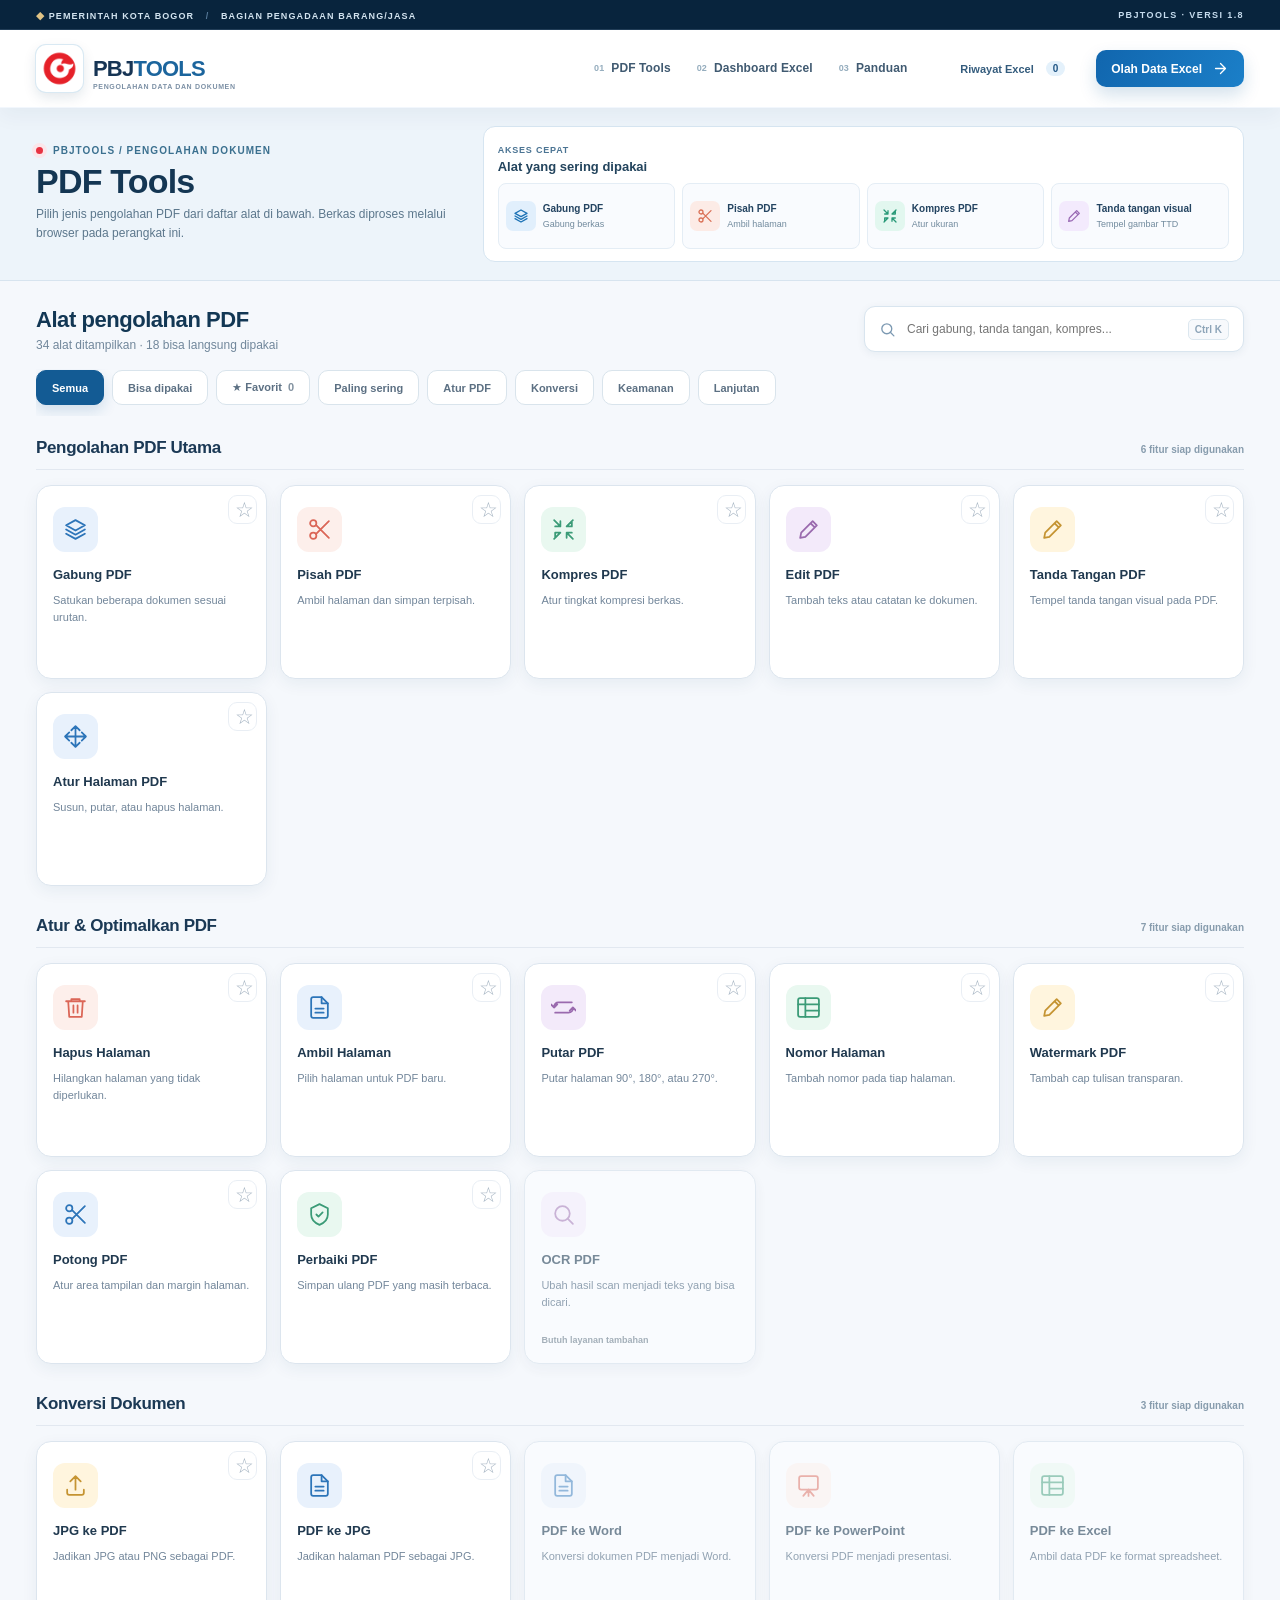
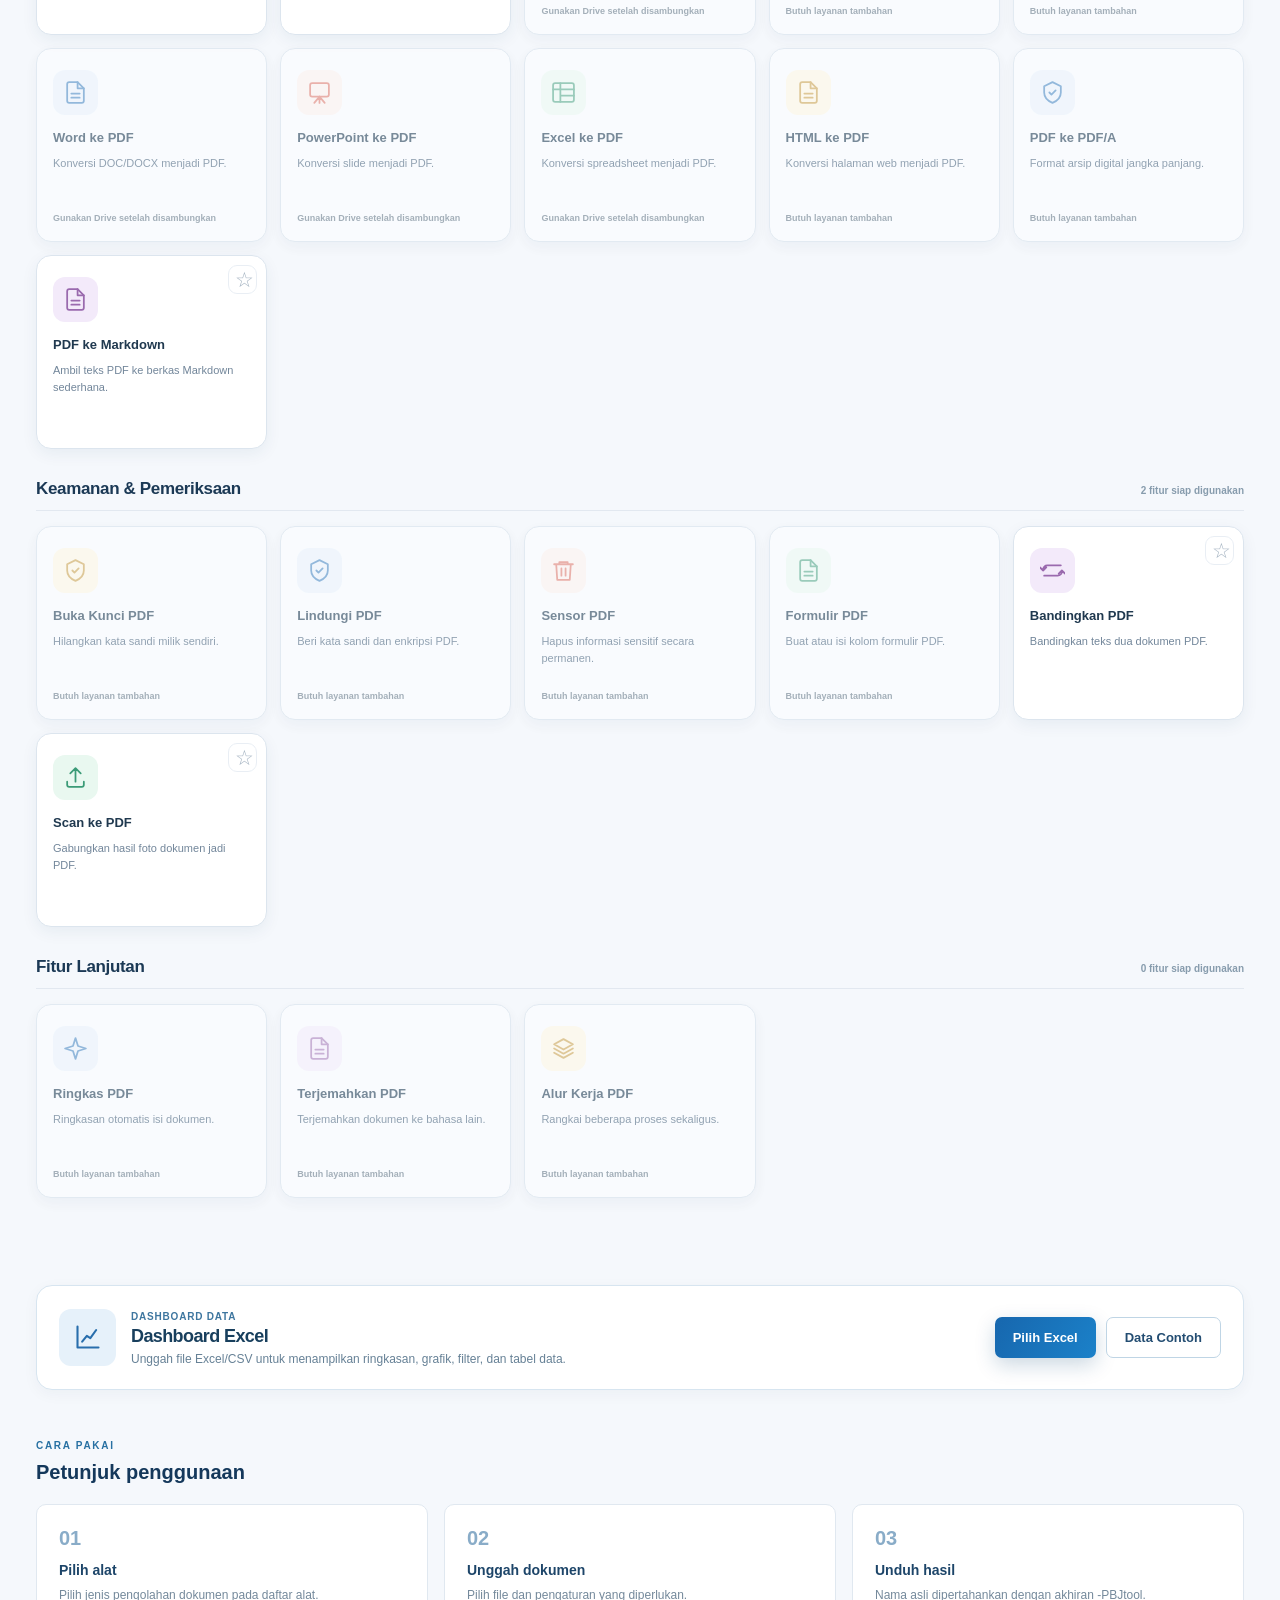
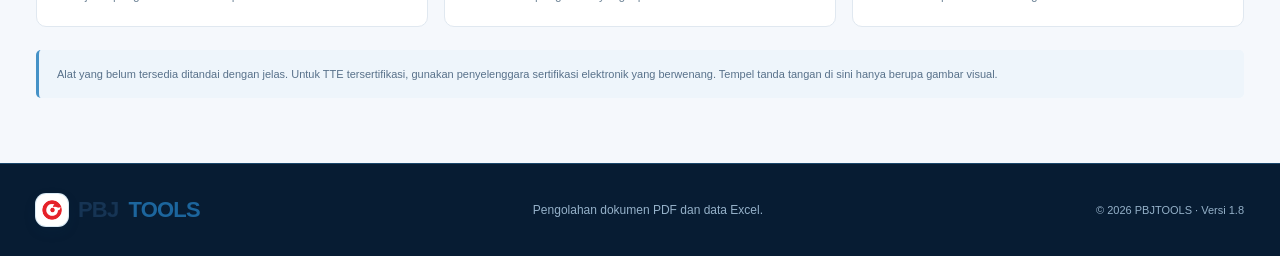
==== commit 1577db44: "Add files via upload" ====
--- a/index.html
+++ b/index.html
@@ -40,7 +40,7 @@
 </defs></svg>
 <div id="site">
 <header class="top-nav" id="topNav">
-  <div class="gov-strip"><div class="container gov-strip-inner"><span><span class="gov-sigil">◆</span> PEMERINTAH KOTA BOGOR <span class="gov-strip-divider">/</span> BAGIAN PENGADAAN BARANG/JASA</span><span class="gov-strip-right">PBJTOOLS · VERSI 1.7</span></div></div>
+  <div class="gov-strip"><div class="container gov-strip-inner"><span><span class="gov-sigil">◆</span> PEMERINTAH KOTA BOGOR <span class="gov-strip-divider">/</span> BAGIAN PENGADAAN BARANG/JASA</span><span class="gov-strip-right">PBJTOOLS · VERSI 1.8</span></div></div>
   <div class="nav-wrap container"><a class="brand" href="#beranda" id="brandHome"><span class="brand-logo brand-logo-image"><img src="assets/pbj-logo.png" alt="Logo PBJ"></span><span class="brand-title">PBJ<span class="brand-accent">TOOLS</span><span class="brand-subtitle">PENGOLAHAN DATA DAN DOKUMEN</span></span></a>
     <nav class="nav-links"><a href="#beranda" data-nav-pdf><b>01</b> PDF Tools</a><a href="#data-excel"><b>02</b> Dashboard Excel</a><a href="#panduan"><b>03</b> Panduan</a></nav>
     <div class="nav-cta"><button type="button" class="btn btn-ghost nav-history" id="viewHistory">Riwayat Excel <span class="history-count" id="historyCount">0</span></button><button type="button" class="btn btn-primary btn-sm" data-action="upload">Olah Data Excel <svg><use href="#i-arrow"></use></svg></button></div>
@@ -85,12 +85,12 @@
 <div class="tool-tile"><button type="button" class="tool-card upcoming" data-upcoming="ocr" aria-label="OCR PDF — memerlukan pengembangan lanjutan"><span class="tool-icon purple"><svg><use href="#i-search"></use></svg></span><strong>OCR PDF</strong><span class="tool-desc">Ubah hasil scan menjadi teks yang bisa dicari.</span><span class="tool-soon">Butuh layanan tambahan</span></button></div></div></section>
 <section class="tool-section" data-group="2" id="tool-group-2"><div class="tool-section-heading"><h2>Konversi Dokumen</h2><span>3 fitur siap digunakan</span></div><div class="tool-grid"><div class="tool-tile"><button type="button" class="tool-card " data-pdf-tool="images" aria-label="JPG ke PDF"><span class="tool-icon amber"><svg><use href="#i-upload"></use></svg></span><strong>JPG ke PDF</strong><span class="tool-desc">Jadikan JPG atau PNG sebagai PDF.</span></button><button type="button" class="tool-pin" data-pin-tool="images" title="Simpan JPG ke PDF sebagai favorit" aria-label="Simpan JPG ke PDF sebagai favorit" aria-pressed="false">☆</button></div>
 <div class="tool-tile"><button type="button" class="tool-card " data-pdf-tool="extract" aria-label="PDF ke JPG"><span class="tool-icon blue"><svg><use href="#i-file"></use></svg></span><strong>PDF ke JPG</strong><span class="tool-desc">Jadikan halaman PDF sebagai JPG.</span></button><button type="button" class="tool-pin" data-pin-tool="extract" title="Simpan PDF ke JPG sebagai favorit" aria-label="Simpan PDF ke JPG sebagai favorit" aria-pressed="false">☆</button></div>
-<div class="tool-tile"><button type="button" class="tool-card upcoming" data-upcoming="pdfword" aria-label="PDF ke Word — memerlukan pengembangan lanjutan"><span class="tool-icon blue"><svg><use href="#i-file"></use></svg></span><strong>PDF ke Word</strong><span class="tool-desc">Konversi dokumen PDF menjadi Word.</span><span class="tool-soon">Butuh layanan tambahan</span></button></div>
+<div class="tool-tile"><button type="button" class="tool-card upcoming" data-upcoming="pdfword" aria-label="PDF ke Word — melalui Drive"><span class="tool-icon blue"><svg><use href="#i-file"></use></svg></span><strong>PDF ke Word</strong><span class="tool-desc">Konversi dokumen PDF menjadi Word.</span><span class="tool-soon">Gunakan Drive setelah disambungkan</span></button></div>
 <div class="tool-tile"><button type="button" class="tool-card upcoming" data-upcoming="pdfppt" aria-label="PDF ke PowerPoint — memerlukan pengembangan lanjutan"><span class="tool-icon red"><svg><use href="#i-presentation"></use></svg></span><strong>PDF ke PowerPoint</strong><span class="tool-desc">Konversi PDF menjadi presentasi.</span><span class="tool-soon">Butuh layanan tambahan</span></button></div>
 <div class="tool-tile"><button type="button" class="tool-card upcoming" data-upcoming="pdfexcel" aria-label="PDF ke Excel — memerlukan pengembangan lanjutan"><span class="tool-icon green"><svg><use href="#i-table"></use></svg></span><strong>PDF ke Excel</strong><span class="tool-desc">Ambil data PDF ke format spreadsheet.</span><span class="tool-soon">Butuh layanan tambahan</span></button></div>
-<div class="tool-tile"><button type="button" class="tool-card upcoming" data-upcoming="wordpdf" aria-label="Word ke PDF — memerlukan pengembangan lanjutan"><span class="tool-icon blue"><svg><use href="#i-file"></use></svg></span><strong>Word ke PDF</strong><span class="tool-desc">Konversi DOC/DOCX menjadi PDF.</span><span class="tool-soon">Butuh layanan tambahan</span></button></div>
-<div class="tool-tile"><button type="button" class="tool-card upcoming" data-upcoming="pptpdf" aria-label="PowerPoint ke PDF — memerlukan pengembangan lanjutan"><span class="tool-icon red"><svg><use href="#i-presentation"></use></svg></span><strong>PowerPoint ke PDF</strong><span class="tool-desc">Konversi slide menjadi PDF.</span><span class="tool-soon">Butuh layanan tambahan</span></button></div>
-<div class="tool-tile"><button type="button" class="tool-card upcoming" data-upcoming="excelpdf" aria-label="Excel ke PDF — memerlukan pengembangan lanjutan"><span class="tool-icon green"><svg><use href="#i-table"></use></svg></span><strong>Excel ke PDF</strong><span class="tool-desc">Konversi spreadsheet menjadi PDF.</span><span class="tool-soon">Butuh layanan tambahan</span></button></div>
+<div class="tool-tile"><button type="button" class="tool-card upcoming" data-upcoming="wordpdf" aria-label="Word ke PDF — melalui Drive"><span class="tool-icon blue"><svg><use href="#i-file"></use></svg></span><strong>Word ke PDF</strong><span class="tool-desc">Konversi DOC/DOCX menjadi PDF.</span><span class="tool-soon">Gunakan Drive setelah disambungkan</span></button></div>
+<div class="tool-tile"><button type="button" class="tool-card upcoming" data-upcoming="pptpdf" aria-label="PowerPoint ke PDF — melalui Drive"><span class="tool-icon red"><svg><use href="#i-presentation"></use></svg></span><strong>PowerPoint ke PDF</strong><span class="tool-desc">Konversi slide menjadi PDF.</span><span class="tool-soon">Gunakan Drive setelah disambungkan</span></button></div>
+<div class="tool-tile"><button type="button" class="tool-card upcoming" data-upcoming="excelpdf" aria-label="Excel ke PDF — melalui Drive"><span class="tool-icon green"><svg><use href="#i-table"></use></svg></span><strong>Excel ke PDF</strong><span class="tool-desc">Konversi spreadsheet menjadi PDF.</span><span class="tool-soon">Gunakan Drive setelah disambungkan</span></button></div>
 <div class="tool-tile"><button type="button" class="tool-card upcoming" data-upcoming="htmlpdf" aria-label="HTML ke PDF — memerlukan pengembangan lanjutan"><span class="tool-icon amber"><svg><use href="#i-file"></use></svg></span><strong>HTML ke PDF</strong><span class="tool-desc">Konversi halaman web menjadi PDF.</span><span class="tool-soon">Butuh layanan tambahan</span></button></div>
 <div class="tool-tile"><button type="button" class="tool-card upcoming" data-upcoming="pdfa" aria-label="PDF ke PDF/A — memerlukan pengembangan lanjutan"><span class="tool-icon blue"><svg><use href="#i-shield"></use></svg></span><strong>PDF ke PDF/A</strong><span class="tool-desc">Format arsip digital jangka panjang.</span><span class="tool-soon">Butuh layanan tambahan</span></button></div>
 <div class="tool-tile"><button type="button" class="tool-card " data-pdf-tool="markdown" aria-label="PDF ke Markdown"><span class="tool-icon purple"><svg><use href="#i-file"></use></svg></span><strong>PDF ke Markdown</strong><span class="tool-desc">Ambil teks PDF ke berkas Markdown sederhana.</span></button><button type="button" class="tool-pin" data-pin-tool="markdown" title="Simpan PDF ke Markdown sebagai favorit" aria-label="Simpan PDF ke Markdown sebagai favorit" aria-pressed="false">☆</button></div></div></section>
@@ -165,10 +165,10 @@
     </div>
   </div>
 </section>
-<footer class="footer" id="footer"><div class="container footer-inner"><span class="brand footer-brand"><span class="brand-logo brand-logo-image"><img src="assets/pbj-logo.png" alt=""></span> PBJ<span class="brand-accent">TOOLS</span></span><p>Pengolahan dokumen PDF dan data Excel.</p><span>© 2026 PBJTOOLS · Versi 1.7</span></div></footer>
+<footer class="footer" id="footer"><div class="container footer-inner"><span class="brand footer-brand"><span class="brand-logo brand-logo-image"><img src="assets/pbj-logo.png" alt=""></span> PBJ<span class="brand-accent">TOOLS</span></span><p>Pengolahan dokumen PDF dan data Excel.</p><span>© 2026 PBJTOOLS · Versi 1.8</span></div></footer>
 </div>
 <div id="uploadModal" class="modal" hidden role="dialog" aria-modal="true" aria-labelledby="modalTitle"><div class="modal-backdrop" data-action="close-modal"></div><div class="modal-card"><button class="modal-close icon-button" id="closeModal" aria-label="Tutup"><svg><use href="#i-close"/></svg></button><div class="modal-mark"><svg><use href="#i-upload"/></svg></div><h2 id="modalTitle">Unggah berkas Excel</h2><p>File dibaca langsung di perangkat, tidak dikirim ke server.</p><div id="dropZone" class="drop-zone" tabindex="0" role="button" aria-label="Pilih file Excel atau CSV"><div class="drop-icon"><svg><use href="#i-file"/></svg></div><strong>Tarik file ke sini, atau klik untuk memilih</strong><span>.xlsx atau .csv · Maksimal 10 MB</span><button class="btn btn-outline-dark btn-sm" id="pickFile" type="button">Pilih file</button></div><input id="fileInput" class="sr-only" type="file" accept=".xlsx,.csv,application/vnd.openxmlformats-officedocument.spreadsheetml.sheet,text/csv"><div class="upload-foot"><svg><use href="#i-shield"/></svg> Pemrosesan lokal · Tidak membutuhkan akun</div><div id="uploadError" class="upload-error" hidden></div></div></div>
 <div id="historyModal" class="modal" hidden role="dialog" aria-modal="true" aria-labelledby="historyTitle"><div class="modal-backdrop" data-action="close-history"></div><div class="modal-card history-modal"><button class="modal-close icon-button" id="closeHistory" aria-label="Tutup"><svg><use href="#i-close"/></svg></button><div class="modal-mark"><svg><use href="#i-clock"/></svg></div><h2 id="historyTitle">Dashboard tersimpan</h2><p>Disimpan di browser ini saja. Tidak tersinkron antarperangkat.</p><div id="historyList" class="history-list"></div></div></div>
 <div id="toast" class="toast" role="status" aria-live="polite"></div>
-<script src="vendor/jszip.min.js"></script><script src="app.js"></script><script src="pdf-studio.js"></script><script src="pdf-directory.js"></script><script src="pbjtools-modern.js"></script>
+<script src="vendor/jszip.min.js"></script><script src="app.js"></script><script src="pdf-studio.js"></script><script src="backend-config.js"></script><script src="pdf-directory.js"></script><script src="pbjtools-modern.js"></script>
 </body></html>
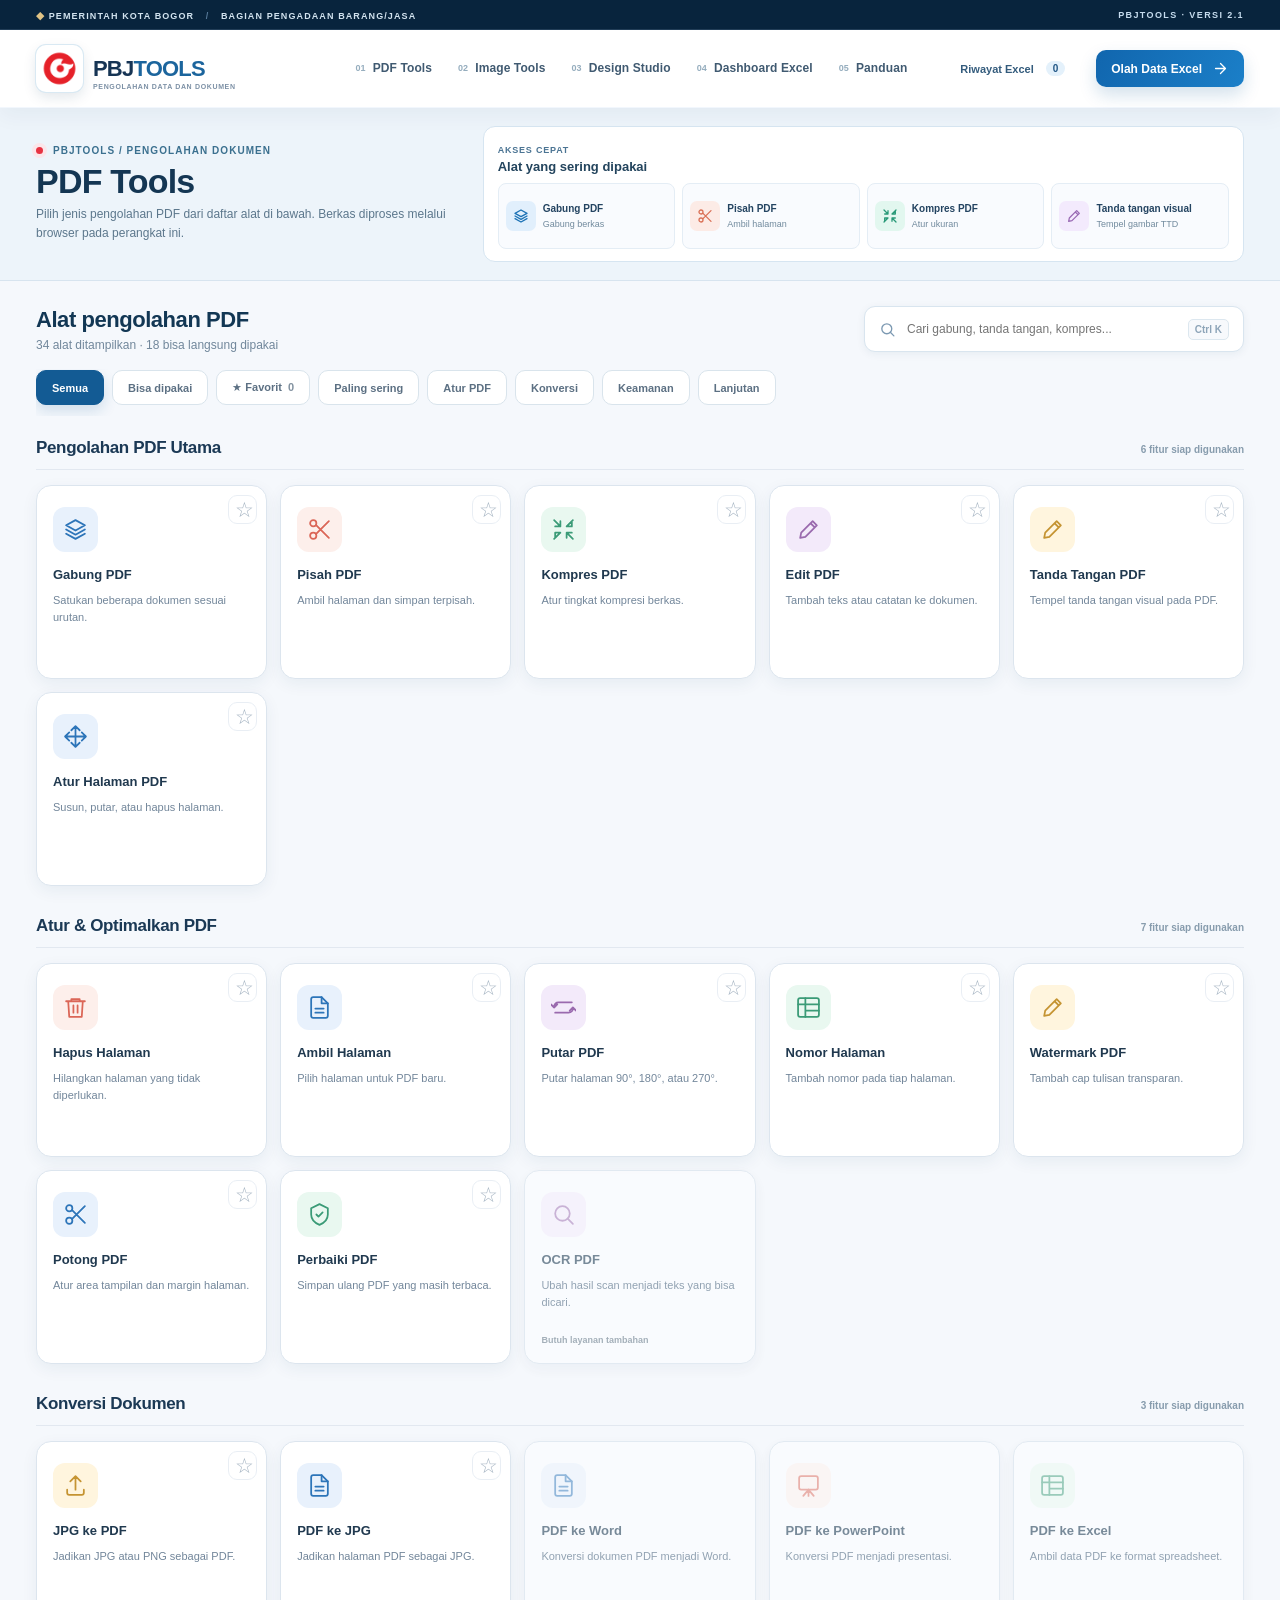
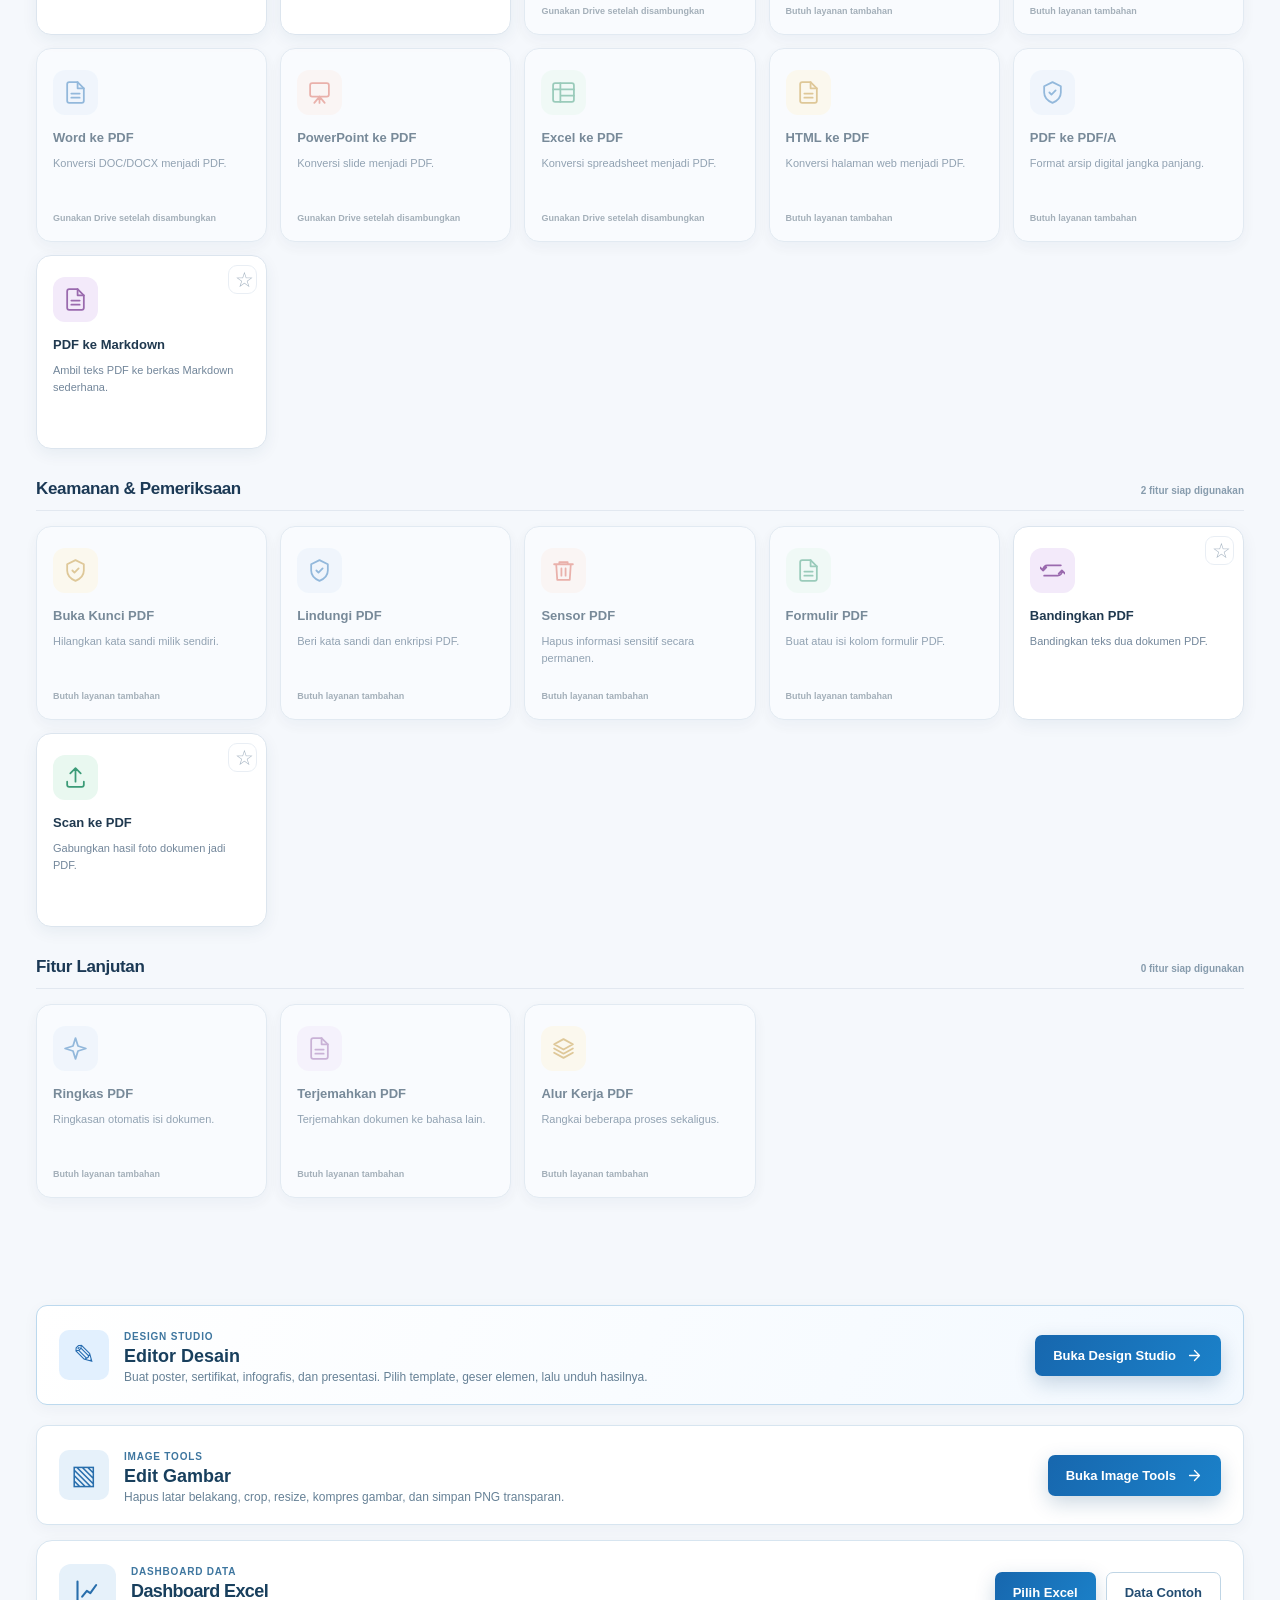
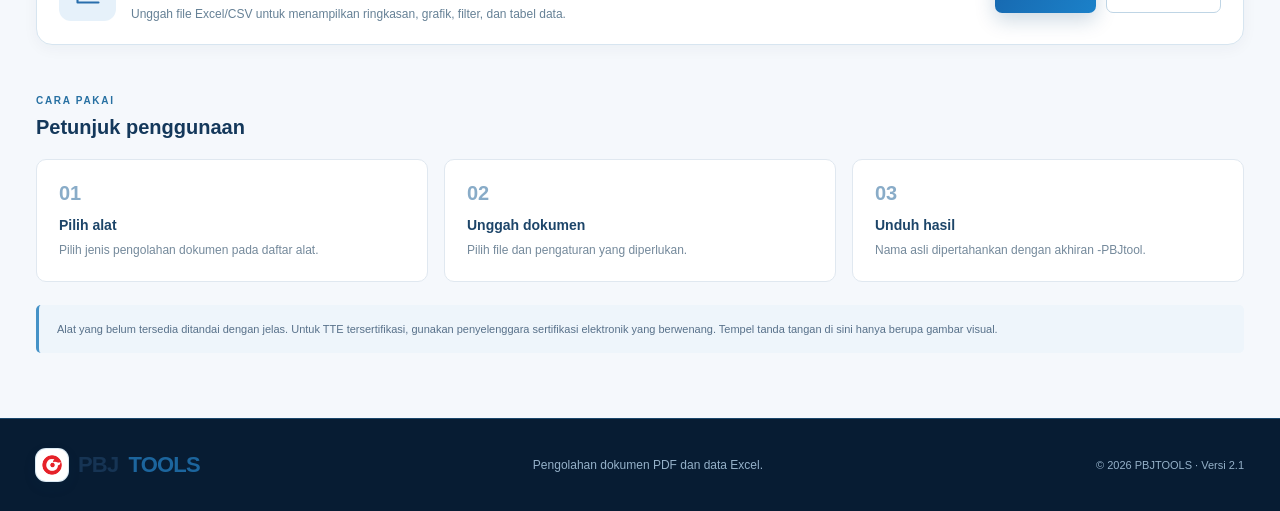
==== commit 082cb89f: "Add files via upload" ====
--- a/index.html
+++ b/index.html
@@ -2,7 +2,7 @@
 <html lang="id">
 <head>
   <meta charset="utf-8"><meta name="viewport" content="width=device-width,initial-scale=1">
-  <meta name="theme-color" content="#071c36"><meta name="description" content="PBJTOOLS: gabung, pisah, kompres, edit PDF, tempel tanda tangan visual, dan ubah Excel menjadi dashboard. File diproses di perangkat.">
+  <meta name="theme-color" content="#071c36"><meta name="description" content="PBJTOOLS: gabung, pisah, kompres, edit PDF, edit gambar, hapus latar, dan ubah Excel menjadi dashboard. File diproses di perangkat.">
   <title>PBJTOOLS — Pengolahan PDF dan Data Excel</title>
   <link rel="icon" href="assets/favicon.ico" sizes="any"><link rel="apple-touch-icon" href="assets/pbj-logo.png">
   <link rel="stylesheet" href="styles.css"><link rel="stylesheet" href="pdf-studio.css"><link rel="stylesheet" href="orbita-theme.css"><link rel="stylesheet" href="pdf-directory.css"><link rel="stylesheet" href="pbjtools-modern.css"><link rel="stylesheet" href="pbjtools-internal.css">
@@ -40,9 +40,9 @@
 </defs></svg>
 <div id="site">
 <header class="top-nav" id="topNav">
-  <div class="gov-strip"><div class="container gov-strip-inner"><span><span class="gov-sigil">◆</span> PEMERINTAH KOTA BOGOR <span class="gov-strip-divider">/</span> BAGIAN PENGADAAN BARANG/JASA</span><span class="gov-strip-right">PBJTOOLS · VERSI 1.8</span></div></div>
+  <div class="gov-strip"><div class="container gov-strip-inner"><span><span class="gov-sigil">◆</span> PEMERINTAH KOTA BOGOR <span class="gov-strip-divider">/</span> BAGIAN PENGADAAN BARANG/JASA</span><span class="gov-strip-right">PBJTOOLS · VERSI 2.1</span></div></div>
   <div class="nav-wrap container"><a class="brand" href="#beranda" id="brandHome"><span class="brand-logo brand-logo-image"><img src="assets/pbj-logo.png" alt="Logo PBJ"></span><span class="brand-title">PBJ<span class="brand-accent">TOOLS</span><span class="brand-subtitle">PENGOLAHAN DATA DAN DOKUMEN</span></span></a>
-    <nav class="nav-links"><a href="#beranda" data-nav-pdf><b>01</b> PDF Tools</a><a href="#data-excel"><b>02</b> Dashboard Excel</a><a href="#panduan"><b>03</b> Panduan</a></nav>
+    <nav class="nav-links"><a href="#beranda" data-nav-pdf><b>01</b> PDF Tools</a><a href="image-tools.html"><b>02</b> Image Tools</a><a href="design-studio.html"><b>03</b> Design Studio</a><a href="#data-excel"><b>04</b> Dashboard Excel</a><a href="#panduan"><b>05</b> Panduan</a></nav>
     <div class="nav-cta"><button type="button" class="btn btn-ghost nav-history" id="viewHistory">Riwayat Excel <span class="history-count" id="historyCount">0</span></button><button type="button" class="btn btn-primary btn-sm" data-action="upload">Olah Data Excel <svg><use href="#i-arrow"></use></svg></button></div>
     <button class="mobile-menu icon-button" id="menuToggle" aria-label="Buka menu"><svg><use href="#i-menu"></use></svg></button>
   </div>
@@ -104,6 +104,8 @@
 <div class="tool-tile"><button type="button" class="tool-card upcoming" data-upcoming="translate" aria-label="Terjemahkan PDF — memerlukan pengembangan lanjutan"><span class="tool-icon purple"><svg><use href="#i-file"></use></svg></span><strong>Terjemahkan PDF</strong><span class="tool-desc">Terjemahkan dokumen ke bahasa lain.</span><span class="tool-soon">Butuh layanan tambahan</span></button></div>
 <div class="tool-tile"><button type="button" class="tool-card upcoming" data-upcoming="workflow" aria-label="Alur Kerja PDF — memerlukan pengembangan lanjutan"><span class="tool-icon amber"><svg><use href="#i-layers"></use></svg></span><strong>Alur Kerja PDF</strong><span class="tool-desc">Rangkai beberapa proses sekaligus.</span><span class="tool-soon">Butuh layanan tambahan</span></button></div></div></section></div><div id="noToolsFound" class="tool-empty" hidden>Belum ada alat yang cocok. Coba kata kunci lain atau buka filter Semua.</div>
   </section>
+  <section class="image-lane container design-lane" id="design-studio"><div class="image-lane-icon">✎</div><div><span>DESIGN STUDIO</span><h2>Editor Desain</h2><p>Buat poster, sertifikat, infografis, dan presentasi. Pilih template, geser elemen, lalu unduh hasilnya.</p></div><div class="image-lane-actions"><a href="design-studio.html" class="btn btn-primary">Buka Design Studio <svg><use href="#i-arrow"></use></svg></a></div></section>
+  <section class="image-lane container" id="image-tools"><div class="image-lane-icon">▧</div><div><span>IMAGE TOOLS</span><h2>Edit Gambar</h2><p>Hapus latar belakang, crop, resize, kompres gambar, dan simpan PNG transparan.</p></div><div class="image-lane-actions"><a href="image-tools.html" class="btn btn-primary">Buka Image Tools <svg><use href="#i-arrow"></use></svg></a></div></section>
   <section class="excel-lane container" id="data-excel"><div class="excel-lane-icon"><svg><use href="#i-chart"></use></svg></div><div><span class="excel-lane-kicker">DASHBOARD DATA</span><h2>Dashboard Excel</h2><p>Unggah file Excel/CSV untuk menampilkan ringkasan, grafik, filter, dan tabel data.</p></div><div class="excel-lane-actions"><button class="btn btn-primary" data-action="upload">Pilih Excel</button><button class="btn btn-outline-dark" id="tryDemo">Data Contoh</button></div></section>
   <section class="mini-guide container" id="panduan"><div class="guide-heading"><span>CARA PAKAI</span><h2>Petunjuk penggunaan</h2></div><div class="guide-cards"><div><b>01</b><strong>Pilih alat</strong><p>Pilih jenis pengolahan dokumen pada daftar alat.</p></div><div><b>02</b><strong>Unggah dokumen</strong><p>Pilih file dan pengaturan yang diperlukan.</p></div><div><b>03</b><strong>Unduh hasil</strong><p>Nama asli dipertahankan dengan akhiran -PBJtool.</p></div></div><div class="guide-disclaimer">Alat yang belum tersedia ditandai dengan jelas. Untuk TTE tersertifikasi, gunakan penyelenggara sertifikasi elektronik yang berwenang. Tempel tanda tangan di sini hanya berupa gambar visual.</div></section>
 </main>
@@ -165,7 +167,7 @@
     </div>
   </div>
 </section>
-<footer class="footer" id="footer"><div class="container footer-inner"><span class="brand footer-brand"><span class="brand-logo brand-logo-image"><img src="assets/pbj-logo.png" alt=""></span> PBJ<span class="brand-accent">TOOLS</span></span><p>Pengolahan dokumen PDF dan data Excel.</p><span>© 2026 PBJTOOLS · Versi 1.8</span></div></footer>
+<footer class="footer" id="footer"><div class="container footer-inner"><span class="brand footer-brand"><span class="brand-logo brand-logo-image"><img src="assets/pbj-logo.png" alt=""></span> PBJ<span class="brand-accent">TOOLS</span></span><p>Pengolahan dokumen PDF dan data Excel.</p><span>© 2026 PBJTOOLS · Versi 2.1</span></div></footer>
 </div>
 <div id="uploadModal" class="modal" hidden role="dialog" aria-modal="true" aria-labelledby="modalTitle"><div class="modal-backdrop" data-action="close-modal"></div><div class="modal-card"><button class="modal-close icon-button" id="closeModal" aria-label="Tutup"><svg><use href="#i-close"/></svg></button><div class="modal-mark"><svg><use href="#i-upload"/></svg></div><h2 id="modalTitle">Unggah berkas Excel</h2><p>File dibaca langsung di perangkat, tidak dikirim ke server.</p><div id="dropZone" class="drop-zone" tabindex="0" role="button" aria-label="Pilih file Excel atau CSV"><div class="drop-icon"><svg><use href="#i-file"/></svg></div><strong>Tarik file ke sini, atau klik untuk memilih</strong><span>.xlsx atau .csv · Maksimal 10 MB</span><button class="btn btn-outline-dark btn-sm" id="pickFile" type="button">Pilih file</button></div><input id="fileInput" class="sr-only" type="file" accept=".xlsx,.csv,application/vnd.openxmlformats-officedocument.spreadsheetml.sheet,text/csv"><div class="upload-foot"><svg><use href="#i-shield"/></svg> Pemrosesan lokal · Tidak membutuhkan akun</div><div id="uploadError" class="upload-error" hidden></div></div></div>
 <div id="historyModal" class="modal" hidden role="dialog" aria-modal="true" aria-labelledby="historyTitle"><div class="modal-backdrop" data-action="close-history"></div><div class="modal-card history-modal"><button class="modal-close icon-button" id="closeHistory" aria-label="Tutup"><svg><use href="#i-close"/></svg></button><div class="modal-mark"><svg><use href="#i-clock"/></svg></div><h2 id="historyTitle">Dashboard tersimpan</h2><p>Disimpan di browser ini saja. Tidak tersinkron antarperangkat.</p><div id="historyList" class="history-list"></div></div></div>
--- a/pbjtools-internal.css
+++ b/pbjtools-internal.css
@@ -30,3 +30,16 @@
 @media(max-width:1040px){#site .tools-hero-internal .tools-hero-inner{grid-template-columns:1fr;gap:13px}#site .tools-hero-internal .launcher-grid{grid-template-columns:repeat(4,minmax(0,1fr))}}
 @media(max-width:620px){#site .tools-hero.tools-hero-internal{padding:17px 0!important}#site .tools-hero-internal h1{font-size:26px}#site .tools-hero-internal .tools-hero-inner{gap:13px}#site .tools-hero-internal .launcher-grid{grid-template-columns:repeat(2,minmax(0,1fr))}#site .tools-hero-internal .launcher-tool{padding:9px 11px;min-height:55px}#site .tools-hero-internal .launcher-head h2{font-size:13px}#site .excel-lane{padding:17px}#site .excel-lane-actions{flex-direction:row;flex-wrap:wrap}#site .excel-lane-actions .btn{flex:1}}
 @media(prefers-reduced-motion:reduce){#site .tools-hero-internal .launcher-tool{transition:none}}
+
+/* Image Tools — menu kerja internal */
+#site .image-lane{display:flex;align-items:center;gap:15px;background:#fff;border:1px solid #d7e5f0;border-radius:11px;box-shadow:0 4px 15px #12334c0b;padding:20px 22px;margin-top:20px;margin-bottom:15px;color:#193a54}
+#site .image-lane-icon{width:50px;height:50px;display:grid;place-items:center;font-size:27px;color:#286eac;background:#e6f1fa;border-radius:10px;flex-shrink:0}
+#site .image-lane>div:nth-child(2){flex:1}
+#site .image-lane span{font-size:10px;color:#3e769f;font-weight:850;letter-spacing:.8px}
+#site .image-lane h2{font-size:18px;margin:2px 0 3px;color:#183f5d}
+#site .image-lane p{font-size:12px;margin:0;color:#668196}
+#site .image-lane-actions{display:flex;justify-content:flex-end}
+@media(max-width:620px){#site .image-lane{padding:17px;flex-wrap:wrap}#site .image-lane-actions{width:100%}#site .image-lane-actions .btn{flex:1}}
+
+#site .design-lane{border-color:#bcd9ee;background:linear-gradient(115deg,#fff,#f3f9ff)}
+#site .design-lane .image-lane-icon{background:#e2f0fe;color:#236aaf}
